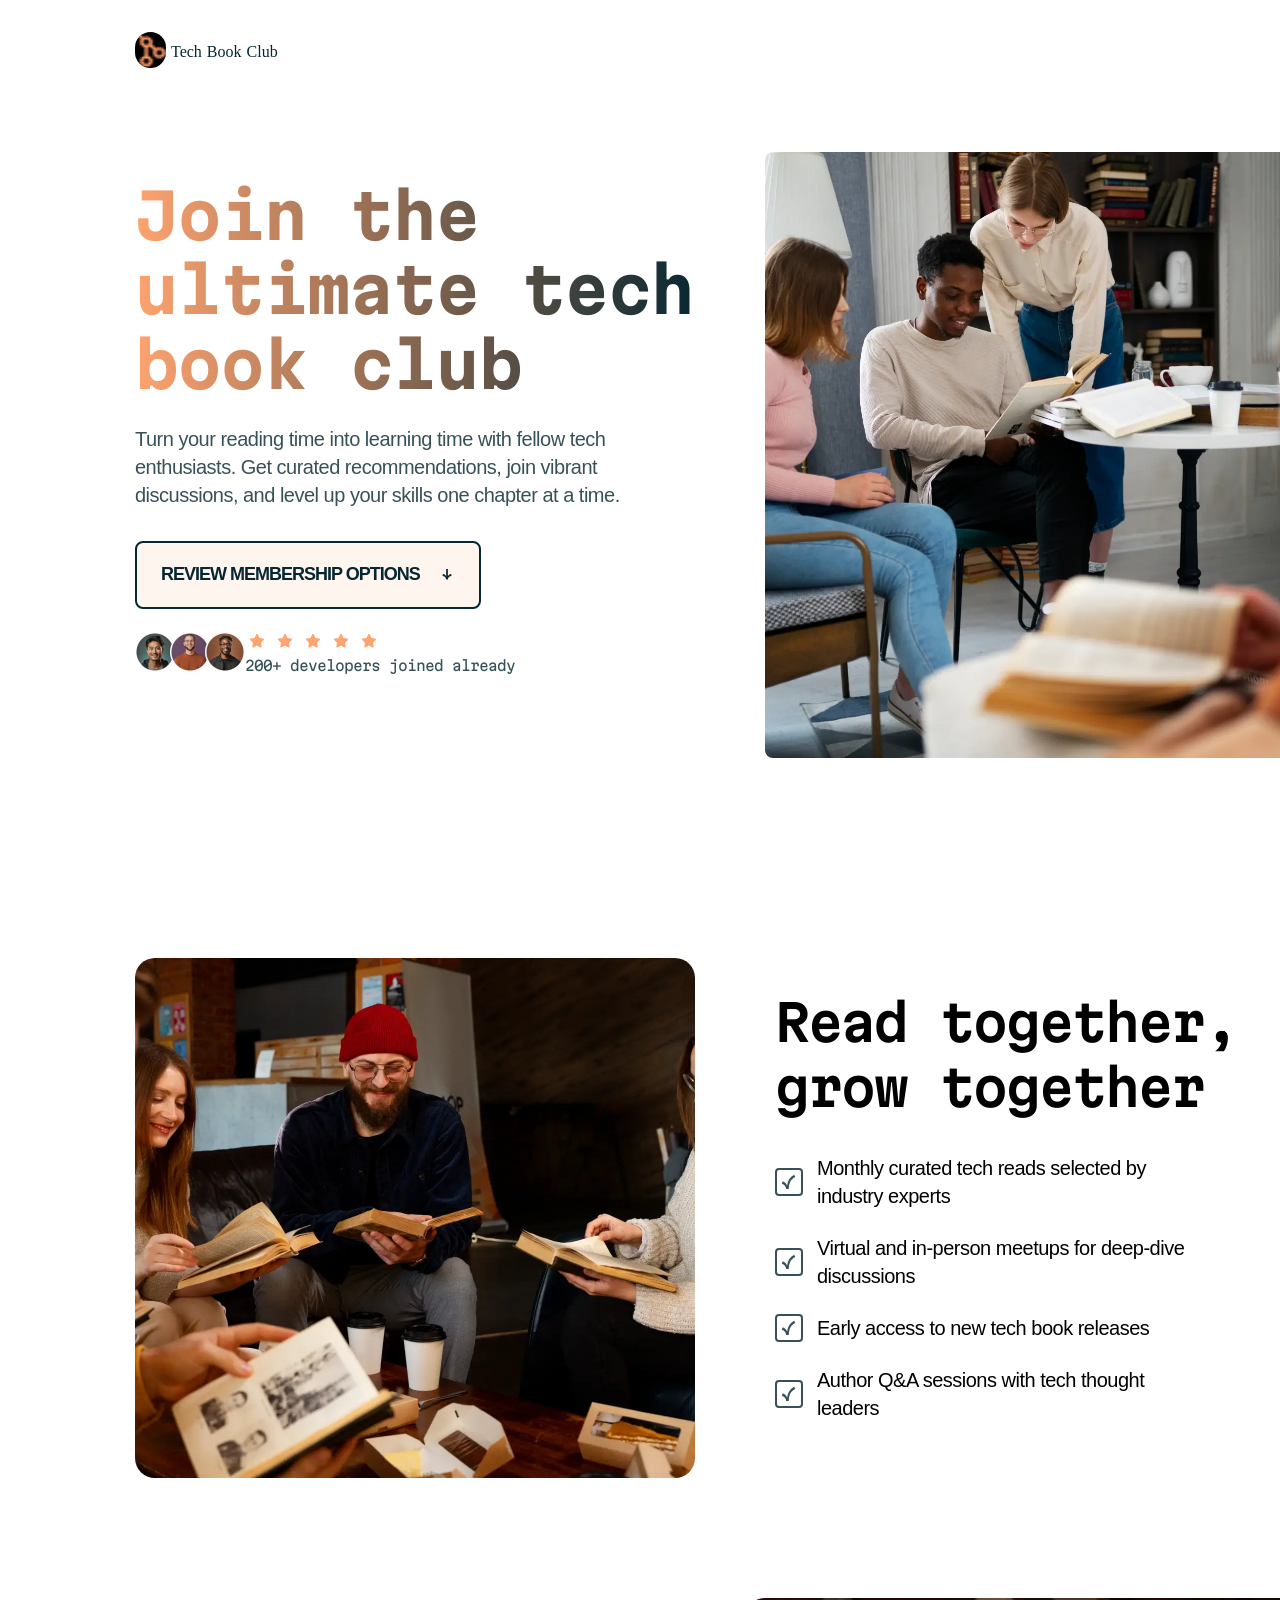
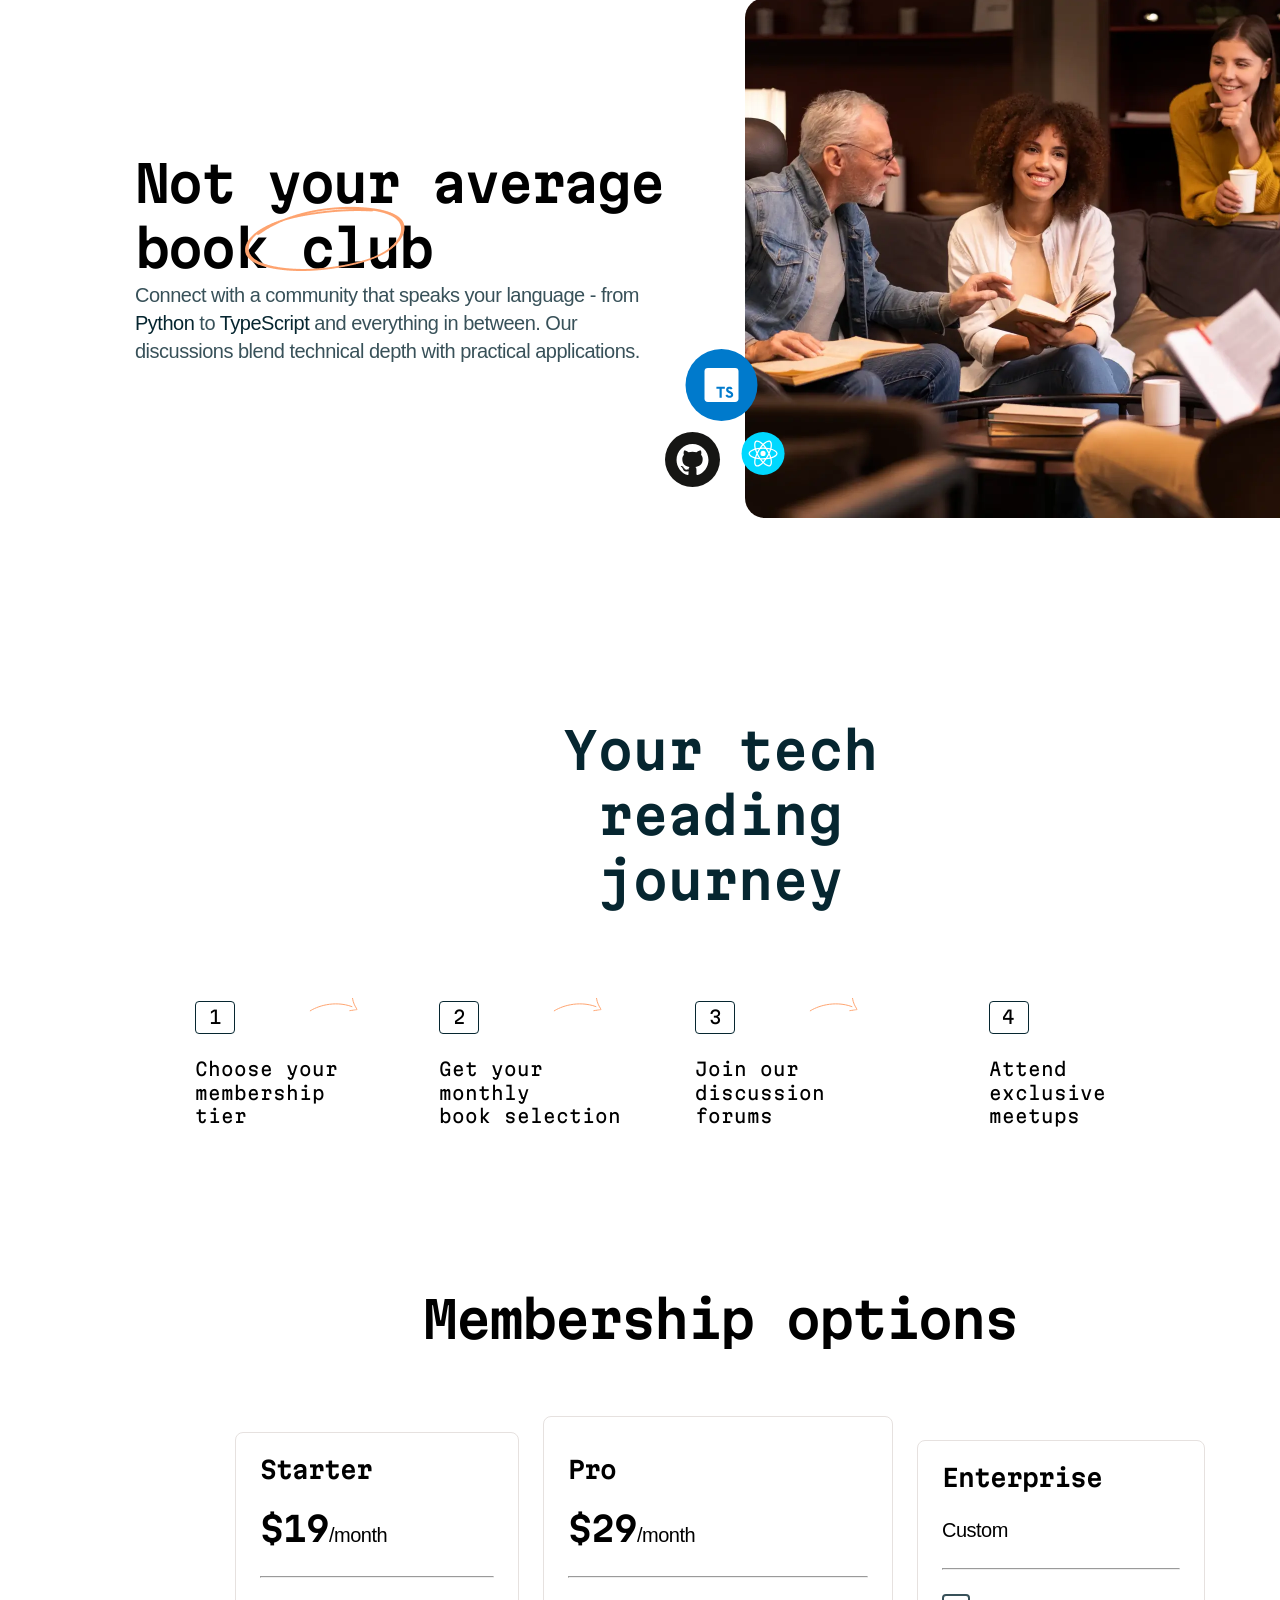
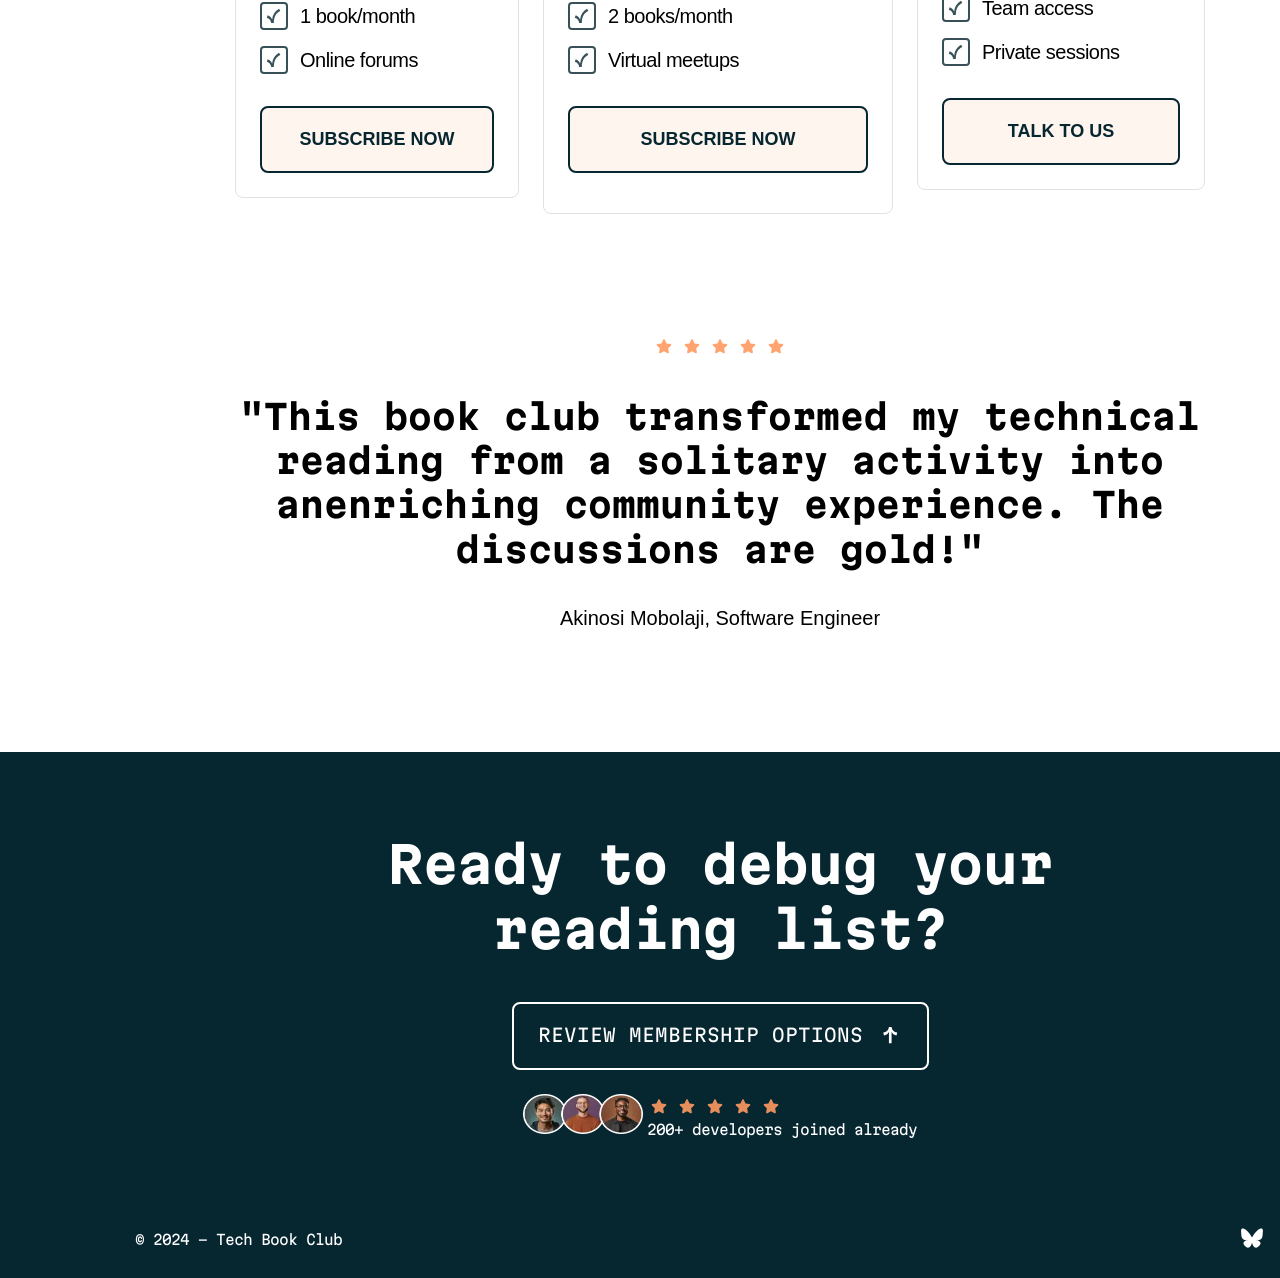
==== tech-book-club-landing-page/starter-code/index.html @ 411238bd "My first commit." ====
<!DOCTYPE html>
<html lang="en">
  <head>
    <meta charset="UTF-8" />
    <meta name="viewport" content="width=device-width, initial-scale=1.0" />

    <link
      rel="icon"
      type="image/png"
      sizes="32x32"
      href="./assets/images/favicon-32x32.png"
    />
    <title>Frontend Mentor | Tech book club</title>
    <link rel="stylesheet" href="../styles.css" />
  </head>
  <body>
    <div class="container">
      <div class="section1">
        <div class="nav">
          <div class="nav-elements">
            <div class="nav-img-container">
              <img src="./assets/images/Vector.png" alt="Vector.png" />
            </div>
            <ul>
              <li><a href="">Tech</a></li>
              <li><a href="">Book</a></li>
              <li><a href="">Club</a></li>
            </ul>
          </div>
        </div>

        <div class="section1-hero-container">
          <div class="content-container">
            <h2>Join the ultimate tech book club</h2>
            <p>
              Turn your reading time into learning time with fellow tech
              enthusiasts. Get curated recommendations, join vibrant
              discussions, and level up your skills one chapter at a time.
            </p>
            <button>
              Review membership options
              <img
                src="./assets/images/icon-arrow-down.svg"
                alt="arrow-down-image.svg"
              />
            </button>

            <div class="section1-hero-container-img1">
              <img
                src="./assets/images/image-avatars.webp"
                alt="image-avatars"
              />
              <div class="section1-image-text">
                <img src="./assets/images/icon-star.svg" alt="" />
                <img src="./assets/images/icon-star.svg" alt="" />
                <img src="./assets/images/icon-star.svg" alt="" />
                <img src="./assets/images/icon-star.svg" alt="" />
                <img src="./assets/images/icon-star.svg" alt="" />
                <div class="section1-small">
                  <small>200+ developers joined already</small>
                </div>
              </div>
            </div>
          </div>

          <div class="hero-image-1">
            <div class="section1-hero-container-img2"></div>
          </div>
        </div>
      </div>

      <div class="hero-section2">
        <div class="hero-section2-img">
          <div class="hero-section2-img1"></div>
        </div>
        <div class="hero-section2-text">
          <h2>Read together,<br> grow together</h2>
          <div class="checkbox-container">
            <div class="checkbox-container-div">
              <img src="./assets/images/icon-check.svg" alt="" />
              <p>Monthly curated tech reads selected by industry experts</p>
            </div>
            <div class="checkbox-container-div">
              <img src="./assets/images/icon-check.svg" alt="" />
              <p>Virtual and in-person meetups for deep-dive discussions</p>
            </div>
            <div class="checkbox-container-div">
              <img src="./assets/images/icon-check.svg" alt="" />
              <p>Early access to new tech book releases</p>
            </div>
            <div class="checkbox-container-div">
              <img src="./assets/images/icon-check.svg" alt="" />
              <p>Author Q&A sessions with tech thought leaders</p>
            </div>
          </div>
        </div>
      </div>

      <div class="hero-section3">
        <div class="hero-section3-text">
          <h2>Not your average<br> book club</h2>
          <img
            src="./assets/images/pattern-circle.png"
            alt="pattern circle.png"
          />
          <p>
            Connect with a community that speaks your language - from
            <span>Python</span> to<br> <span>TypeScript</span> and everything in
            between. Our discussions blend technical depth<br> with practical
            applications.
          </p>
        </div>
        <div class="hero-section3-svg">
          <img src="./assets/images/logos-tech.svg" alt="tech.svgs" />

        </div>
        <div class="hero-section3-img">
          <div class="hero-section3-img1">
          &nbsp;
          </div>
        </div>
      </div>

      <div class="hero-section4">
        <div class="hero-section4-heading">
          <h2>
            Your tech<br />
            reading journey
          </h2>
        </div>

        <div class="hero-section4-step-container">
          <div class="hero-section4-step">
            <p class="step-p">1</p>
            <img src="./assets/images/pattern-arrow.svg" alt="" />
            <p>
              Choose your<br />
              membership tier
            </p>
          </div>
          <div class="hero-section4-step">
            <p class="step-p">2</p>
            <img src="./assets/images/pattern-arrow.svg" alt="" />
            <p>
              Get your monthly<br />
              book selection
            </p>
          </div>
          <div class="hero-section4-step">
            <p class="step-p">3</p>
            <img src="./assets/images/pattern-arrow.svg" alt="" />
            <p>Join our discussion<br /> forums</p>
          </div>
          <div class="hero-section4-step">
            <p class="step-p">4</p>
            <p>
              Attend exclusive<br />
              meetups
            </p>
          </div>
        </div>
      </div>

      <div class="membership-options-container">
        <div class="membership-option-heading">
          <h2>Membership options</h2>
        </div>
        <div class="membership-option-cards">
          <div class="option-card1">
            <div class="option-details1">
              <h3>Starter</h3>
              <p><span>$19</span>/month</p>
              <hr />
              <div class="features-container">
                <img
                  src="./assets/images/icon-check.svg"
                  alt="icon-check.svg"
                />
                <p>1 book/month</p>
              </div>
              <div class="features-container">
                <img
                  src="./assets/images/icon-check.svg"
                  alt="icon-check.svg"
                />
                <p>Online forums</p>
              </div>
            </div>
            <div class="option-button1">
              <button>Subscribe now</button>
            </div>
          </div>
          <div class="option-card2">
            <div class="option-details2">
              <h3>Pro</h3>
              <p><span>$29</span>/month</p>
              <hr />
              <div class="features-container">
                <img
                  src="./assets/images/icon-check.svg"
                  alt="icon-check.svg"
                />
                <p>2 books/month</p>
              </div>
              <div class="features-container">
                <img
                  src="./assets/images/icon-check.svg"
                  alt="icon-check.svg"
                />
                <p>Virtual meetups</p>
              </div>
            </div>
            <div class="option-button2">
              <button>Subscribe now</button>
            </div>
          </div>
          <div class="option-card3">
            <div class="option-details3">
              <h3>Enterprise</h3>
              <p>Custom</p>
              <hr />
              <div class="features-container">
                <img
                  src="./assets/images/icon-check.svg"
                  alt="icon-check.svg"
                />
                <p>Team access</p>
              </div>
              <div class="features-container">
                <img
                  src="./assets/images/icon-check.svg"
                  alt="icon-check.svg"
                />
                <p>Private sessions</p>
              </div>
            </div>
            <div class="option-button3">
              <button>Talk to us</button>
            </div>
          </div>
        </div>
      </div>

      <div class="testimonials-container">
        <div class="rating-container-1">
          <img src="./assets/images/icon-star.svg" alt="star-image.png" />
          <img src="./assets/images/icon-star.svg" alt="star-image.png" />
          <img src="./assets/images/icon-star.svg" alt="star-image.png" />
          <img src="./assets/images/icon-star.svg" alt="star-image.png" />
          <img src="./assets/images/icon-star.svg" alt="star-image.png" />
        </div>

        <div class="testimonial-content">
          <div class="testimonial-text">
            <h3>
              "This book club transformed my<br> technical reading from a<br> solitary
              activity into an<br>enriching community<br> experience. The discussions<br>
              are gold!"
            </h3>
            <p>Akinosi Mobolaji, Software Engineer</p>
          </div>
        </div>
      </div>

      <div class="footer-container">
        <div class="main-content-container">
          <div class="main-heading-container">
            <h2>Ready to debug your reading list?</h2>
          </div>

          <div class="call-to-action-container">
            <div class="call-to-action-button">
              <button>
                Review membership options
                <img
                  src="./assets/images/icon-arrow-up.svg"
                  alt="arrow-up-picture.svg"
                />
              </button>
            </div>
            <div class="component-total-testimonial">
              <div class="testimonial-image">
                <img
                  src="./assets/images/image-avatars.webp"
                  alt="people-images"
                />
              </div>
              <div class="rating-container-2">
                <div class="stars-container">
                  <img src="./assets/images/icon-star.svg" alt="a-star-svg" />
                  <img src="./assets/images/icon-star.svg" alt="a-star-svg" />
                  <img src="./assets/images/icon-star.svg" alt="a-star-svg" />
                  <img src="./assets/images/icon-star.svg" alt="a-star-svg" />
                  <img src="./assets/images/icon-star.svg" alt="a-star-svg" />
                </div>
                <small>200+ developers joined already</small>
              </div>
            </div>
          </div>
        </div>
        <div class="footer-content-container">
          <div class="footer-text-container">
            <p>© 2024 - Tech Book Club</p>
          </div>
          <div class="social-media-container">
            <div class="social-media-icon-container">
              <img
                src="./assets/images/logo-bluesky.svg"
                alt="a-butterfly-svg"
              />
            </div>
            <div class="social-media-text">
              <img
                src="./assets/images/logo-linkedin.svg"
                alt="linkedin-logo-svg"
              />
            </div>
          </div>
        </div>
      </div>
    </div>
  </body>
</html>
---- tech-book-club-landing-page/styles.css ----
* {
  margin: 0;
  padding: 0;
  box-sizing: border-box;
}

:root {
  --neutral-900: #062630;
  --neutral-700: #385159;
  --neutral-200: #e6e1df;
  --neutral-100: #faf5f3;
  --neutral-0: #ffffff;
  --lightsalmon-500: #fea36f;
  --lightsalmon-100: #ffe2d1;
  --lightsalmon-50: #fff5ef;
}

@font-face {
  font-family: "Martian mono";
  src: url(/tech-book-club-landing-page/starter-code/assets/fonts/martian-mono/MartianMono-VariableFont_wdth\,wght.ttf);
  font-weight: 100 900;
  font-style: normal;
}

@font-face {
  font-family: "Inter";
  src: url(./starter-code/assets/images/favicon-32x32.webp);
  font-weight: 100 900;
  font-style: normal;
}

.container {
  width: 1440px;
}

.section1 {
  width: 100%;
  padding: 32px 135px 80px 135px;
}

.nav {
  width: 1184.06px;
  display: block;
  margin-bottom: 80px;
}

.nav-elements {
  display: flex;
  justify-content: flex-start;
  align-items: center;
}

.nav-img-container {
  margin-right: 5px;
}

.nav-img-container img {
  width: 31px;
  height: 36px;
  border-radius: 16px;
  background-color: black;
}

.nav .nav-elements ul {
  display: flex;
  list-style-type: none;
}

.nav-elements ul li {
  margin-right: 5px;
}

.nav-elements ul li:nth-of-type(3) {
  margin-right: 0;
}

.nav-elements ul li a {
  text-decoration: none;
  color: #062630;
}

.section1-hero-container {
  display: flex;
  justify-content: center;
  align-items: center;
}

.section1-hero-container .content-container {
  width: 570px;
  margin-right: 64px;
}

.content-container h2 {
  width: 100%;
  font-family: "Martian mono", monospace;
  font-size: 62px;
  line-height: 120%;
  letter-spacing: 0px;
  font-weight: 700;
  background: linear-gradient(
    to right,
    var(--lightsalmon-500) 0%,
    var(--neutral-900) 100%
  );
  -webkit-background-clip: text;
  background-clip: text;
  -webkit-text-fill-color: transparent;
  margin-bottom: 24px;
}

.content-container p {
  font-family: "Inter", sans-serif;
  width: 100%;
  color: var(--neutral-700);
  font-size: 20px;
  line-height: 140%;
  letter-spacing: -0.5px;
  margin-bottom: 32px;
}

.content-container button {
  display: flex;
  justify-content: center;
  align-items: center;
  padding: 20px 24px;
  border-radius: 8px;
  border: 2px solid var(--neutral-900);
  color: var(--neutral-900);
  font-size: 18px;
  line-height: 130%;
  letter-spacing: -1px;
  background-color: var(--lightsalmon-50);
  font-weight: 600;
  text-transform: uppercase;
  margin-bottom: 20px;
}

.content-container button:hover {
  background: linear-gradient(
    to right,
    var(--lightsalmon-100) 0%,
    var(--lightsalmon-50) 100%
  );
}

.content-container button:focus {
  outline: 2px solid var(--neutral-900);
  outline-offset: 4px;
}

.content-container button img {
  /* border: 1px solid var(--lightsalmon-500); */
  width: 15px;
  height: 17px;
  margin-left: 19.96px;
}
.section1-hero-container-img1 {
  display: flex;
  justify-content: flex-start;
  align-items: center;
}

.section1-hero-container-img1 img {
  width: 110px;
  height: 40px;
}

.content-container {
  text-align: left;
  margin-bottom: 57.5px;
}

.hero-image-1 .section1-hero-container-img2 {
  background: url(./starter-code/assets/images/image-hero-desktop.webp);
  background-position: center;
  background-size: cover;
  width: 540px;
  height: 606px;
  border-radius: 8px;
}

.section1-image-text img {
  width: 24px;
  height: 24px;
}

.section1-small small {
  font-family: "Martian mono", sans-serif;
  font-weight: 400;
  font-size: 14px;
  line-height: 120%;
  letter-spacing: -1px;
  color: var(--neutral-700);
}

.hero-section2 {
  display: flex;
  align-items: center;
  width: 1170px;
  margin: 120px auto 120px auto;
}
.hero-section2-img {
  display: flex;
  justify-content: center;
}

.hero-section2-img .hero-section2-img1 {
  background: url(./starter-code/assets/images/image-read-together-desktop.webp);
  background-size: cover;
  background-position: center;
  width: 560px;
  height: 520px;
  border-radius: 20px;
}

.hero-section2-text {
  margin-left: 80px;
}

.hero-section2-text h2 {
  font-family: "Martian mono", sans-serif;
  font-size: 50px;
  line-height: 130%;
  letter-spacing: -2px;
  font-weight: 600;
  margin-bottom: 34px;
}


.checkbox-container {
  width: 431px;
}

.checkbox-container-div {
  display: flex;
  align-items: center;
  font-family: "Inter", sans-serif;
  font-size: 20px;
  line-height: 140%;
  letter-spacing: -0.5px;
  font-weight: 400;
  margin-bottom: 24px;
}

.checkbox-container-div img {
  margin-right: 14px;
}

.hero-section3 {
  display: flex;
  align-items: center;
  position: relative;
  width: 1170px;
  margin: 120px auto 120px auto;
}

.hero-section3-text {
  position: relative;
  width: 530px;
}

.hero-section3-text h2 {
  font-family: "Martian mono", sans-serif;
  font-size: 50px;
  line-height: 130%;
  letter-spacing: -2px;
  font-weight: 600;
}
.hero-section3-text p {
  font-family: "Inter", sans-serif;
  font-size: 20px;
  line-height: 140%;
  letter-spacing: -0.5px;
  color: var(--neutral-700);
}

.hero-section3-text p br{
    display: none;
}

.hero-section3-text p span {
  color: var(--neutral-900);
}

.hero-section3-text img {
  position: absolute;
  /* width: 68.06px;
    height: 158.9px; */
  top: 55px;
  left: 110px;
}

.hero-section3-svg {
  position: absolute;
  width: 119.56px;
  height: 138px;
  left: 530px;
  top: 351px;
}

.hero-section3-img {
  /* width: 800px;
  height: 533px; */
  display: flex;
  justify-content: center;
  margin-left: 80px;
}

.hero-section3-img .hero-section3-img1 {
  background: url("./starter-code/assets/images/image-not-average-desktop.webp");
  background-position: center;
  background-size: cover;
  width: 560px;
  height: 520px;
  border-radius: 20px;
}

.hero-section4 {
  display: flex;
  flex-direction: column;
  width: 1170px;
  border-radius: 12px;
  align-items: center;
  margin: 120px auto 120px auto;
  padding: 80px 32px 80px 32px;
}

.hero-section4-heading {
  text-align: center;
  display: flex;
  /* height: 96px; */
  justify-content: center;
  align-items: center;
  margin-bottom: 64px;
}

.hero-section4-heading h2 {
  font-family: "Martian mono", sans-serif;
  display: flex;
  justify-content: center;
  font-size: 50px;
  text-align: center;
  line-height: 130%;
  font-weight: 600;
  color: var(--neutral-900);
  width: 512px;
}

.hero-section4-step-container {
  display: flex;
  width: 1050px;
  height: 110.02px;
  justify-content: center;
  font-family: "Inter", sans-serif;
}

.hero-section4-step {
  display: flex;
  flex-direction: column;
  position: relative;
  margin-right: 60px;
  /* width: 217.5px; */
}

.hero-section4-step .step-p {
  display: flex;
  justify-content: center;
  align-items: center;
  width: 40px;
  height: 40px;
  border: 1px solid var(--neutral-900);
  padding: 4px 0;
  border-radius: 4px;
}

.hero-section4-step img {
  width: 76.74px;
  height: 20.51px;
  position: absolute;
  top: 20px;
  left: 100px;
}

.hero-section4-step p {
  font-family: "Martian mono", sans-serif;
  font-size: 18px;
  line-height: 130%;
  letter-spacing: 0px;
  margin-top: 24px;
}

.membership-options-container {
  display: flex;
  flex-direction: column;
  width: 970px;
  margin: 120px auto 120px auto;
  align-items: center;
  justify-content: center;
  padding: 0;
}

.membership-option-heading {
  width: 100%;
}

.membership-option-heading h2 {
  font-family: "Martian mono", sans-serif;
  font-size: 50px;
  line-height: 130%;
  font-weight: 600;
  letter-spacing: -2px;
  margin-bottom: 64px;
  text-align: center;

}

.membership-option-cards {
  display: flex;
  justify-content: center;
  align-items: center;
  width: 100%;
}

.membership-option-cards .option-card1 {
  display: flex;
  flex-direction: column;
  align-items: center;
  padding: 24px 24px;
  width: 100%;
  border: 1px solid var(--neutral-200);
  border-radius: 8px;
  height: auto;
}

.option-card1 .option-details1 {
  width: 100%;
}

.option-card1 .option-details1 h3 {
  font-family: "Martian mono", sans-serif;
  font-size: 24px;
  line-height: 110%;
  letter-spacing: -1px;
  font-weight: 600;
  margin-bottom: 24px;
}

.option-card1 .option-details1 span {
  font-family: "Martian mono", sans-serif;
  font-size: 34px;
  line-height: 130%;
  letter-spacing: -1px;
  font-weight: 600;
}

.option-card1 .option-details1 hr {
  width: 100%;
  height: 1px;
  margin-bottom: 24px;
}

.option-card1 .option-details1 p {
  font-family: "Inter", sans-serif;
  font-weight: 400;
  font-size: 20px;
  line-height: 140%;
  letter-spacing: -0.5px;
  margin-bottom: 24px;
  /* display: inline-block; */
}

.option-details1 .features-container {
  display: flex;
  align-items: center;
  text-align: center;
  width: 100%;
}

.option-details1 .features-container p {
  margin: 0;
  margin-left: 12px;
}

.option-details1 .features-container:nth-of-type(1) {
  margin-bottom: 16px;
}

.option-details1 .features-container:nth-of-type(2) {
  margin-bottom: 32px;
}

.option-card1 .option-button1 {
  padding: 0;
  width: 100%;
}

.option-card1 .option-button1 button {
  display: inline;
  padding: 20px 24px;
  border-radius: 8px;
  border: 2px solid var(--neutral-900);
  color: var(--neutral-900);
  font-size: 18px;
  line-height: 130%;
  letter-spacing: 0px;
  background-color: var(--lightsalmon-50);
  font-weight: 600;
  text-transform: uppercase;
  margin-bottom: 0;
  width: 100%;
}

.option-card1 .option-button1 button:hover {
  background: linear-gradient(
    to right,
    var(--lightsalmon-100) 0%,
    var(--lightsalmon-50) 100%
  );
}

.option-card1 .option-button1 button:focus {
  outline: 2px solid var(--neutral-900);
  outline-offset: 4px;
}

.membership-option-cards .option-card2 {
  border: 1px solid var(--neutral-200);
  border-radius: 8px;
  min-width: 350px;
  padding: 40px 24px;
  display: flex;
  flex-direction: column;
  margin-left: 24px;
  margin-right: 24px;
}

.option-card2 .option-details2 {
  width: 100%;
}

.option-card2 .option-details2 span {
  font-family: "Martian mono", sans-serif;
  font-size: 34px;
  line-height: 130%;
  letter-spacing: -1px;
  font-weight: 600;
}

.option-details2 h3 {
  font-family: "Martian mono", sans-serif;
  font-size: 24px;
  line-height: 110%;
  letter-spacing: -1px;
  font-weight: 600;
  margin-bottom: 24px;
}

.option-details2 p {
  font-family: "Inter", sans-serif;
  font-size: 20px;
  line-height: 140%;
  letter-spacing: -0.5px;
  margin-bottom: 24px;
}

.option-details2 hr {
  margin-bottom: 24px;
}

.option-details2 .features-container {
  display: flex;
  align-items: center;
}

.option-details2 .features-container:nth-of-type(1) {
  margin-bottom: 16px;
}

.option-details2 .features-container:nth-of-type(2) {
  margin-bottom: 32px;
}

.option-details2 .features-container p {
  margin: 0;
  margin-left: 12px;
}
.option-card2 .option-button2 {
  /* margin-bottom: 40px; */
  display: flex;
  justify-content: center;
}

.option-card2 .option-button2 button {
  display: flex;
  justify-content: center;
  align-items: center;
  padding: 20px 24px;
  border-radius: 8px;
  border: 2px solid var(--neutral-900);
  color: var(--neutral-900);
  font-size: 18px;
  line-height: 130%;
  letter-spacing: 0px;
  background-color: var(--lightsalmon-50);
  font-weight: 600;
  text-transform: uppercase;
  width: 100%;
}

.option-card2 .option-button2 button:hover {
  background: linear-gradient(
    to right,
    var(--lightsalmon-100) 0%,
    var(--lightsalmon-50) 100%
  );
}

.option-card2 .option-button2 button:focus {
  outline: 2px solid var(--neutral-900);
  outline-offset: 4px;
}

.membership-option-cards .option-card3 {
  display: flex;
  flex-direction: column;
  align-items: center;
  padding: 24px 24px;
  width: 100%;
  border: 1px solid var(--neutral-200);
  border-radius: 8px;
  height: auto;
}

.option-card3 .option-details3 {
  width: 100%;
}

.option-card3 .option-details3 h3 {
  font-family: "Martian mono", sans-serif;
  font-size: 24px;
  line-height: 110%;
  letter-spacing: -1px;
  font-weight: 600;
  margin-bottom: 24px;
}

.option-card3 .option-details3 span {
  font-family: "Martian mono", sans-serif;
  font-size: 34px;
  line-height: 130%;
  letter-spacing: -1px;
  font-weight: 600;
}

.option-card3 .option-details3 hr {
  width: 238px;
  height: 1px;
  margin-bottom: 24px;
}

.option-card3 .option-details3 p {
  font-family: "Inter", sans-serif;
  font-weight: 400;
  font-size: 20px;
  line-height: 140%;
  letter-spacing: -0.5px;
  margin-bottom: 24px;
}

.option-details3 .features-container {
  display: flex;
  align-items: center;
  text-align: center;
  width: 100%;
}

.option-details3 .features-container p {
  margin: 0;
  margin-left: 12px;
}

.option-details3 .features-container:nth-of-type(1) {
  margin-bottom: 16px;
}

.option-details3 .features-container:nth-of-type(2) {
  margin-bottom: 32px;
}

.option-card3 .option-button3 {
  width: 100%;
  padding: 0;
}

.option-card3 .option-button3 button {
  display: flex;
  justify-content: center;
  align-items: center;
  padding: 20px 24px;
  border-radius: 8px;
  border: 2px solid var(--neutral-900);
  color: var(--neutral-900);
  font-size: 18px;
  line-height: 130%;
  letter-spacing: 0px;
  background-color: var(--lightsalmon-50);
  font-weight: 600;
  text-transform: uppercase;
  margin-bottom: 0;
  width: 100%;
}

.option-card3 .option-button3 button:hover {
  background: linear-gradient(
    to right,
    var(--lightsalmon-100) 0%,
    var(--lightsalmon-50) 100%
  );
}

.option-card3 .option-button3 button:focus {
  outline: 2px solid var(--neutral-900);
  outline-offset: 4px;
}

.testimonials-container {
  width: 970px;
  display: flex;
  flex-direction: column;
  margin: 120px auto 120px auto;
  align-items: center;
  justify-content: center;
}

.testimonials-container .rating-container-1 {
  margin-bottom: 32px;
}

.rating-container1 img {
  height: 28px;
  width: 28px;
  margin-right: 6px;
}

.rating-container img:last-of-type {
  margin-right: 0;
}

.testimonial-content .testimonial-text {
  text-align: center;
  display: flex;
  flex-direction: column;
  justify-content: center;
  align-items: center;
}
.testimonial-text h3 {
  font-family: "Martian mono", sans-serif;
  font-size: 34px;
  line-height: 130%;
  letter-spacing: 0px;
  margin-bottom: 32px;
}

.testimonial-text h3 br {
    display: none;
}

.testimonial-text p {
  font-family: "Inter", sans-serif;
  font-size: 20px;
  line-height: 140%;
  letter-spacing: -0.5%;
}

.footer-container {
  padding-left: 135px;
  padding-top: 80px;
  padding-right: 135px;
  padding-bottom: 0;
  display: flex;
  flex-direction: column;
  width: 100%;
  background-color: var(--neutral-900);
  align-items: center;
}

.main-content-container {
  display: flex;
  flex-direction: column;
  align-items: center;
  width: 753px;
  margin-bottom: 64px;
}

.main-heading-container h2 {
  font-family: "Martian mono", sans-serif;
  font-size: 50px;
  line-height: 130%;
  letter-spacing: 0px;
  width: 685px;
  margin-bottom: 40px;
  text-align: center;
  color: var(--neutral-0);
}

.call-to-action-container {
  display: flex;
  flex-direction: column;
  align-items: center;
}

.call-to-action-button button {
  font-family: "Martian mono", sans-serif;
  font-size: 18px;
  line-height: 130%;
  letter-spacing: 0px;
  background-color: transparent;
  color: var(--neutral-0);
  border: 2px solid var(--neutral-0);
  border-radius: 8px;
  padding: 20px 24px;
  margin-bottom: 24px;
  display: flex;
  text-transform: uppercase;
}

.call-to-action-button button:hover {
  background: linear-gradient(
    to right,
    var(--neutral-700) 0%,
    var(--neutral-900) 100%
  );
}

.call-to-action-button img {
  width: 24px;
  height: 24px;
  margin-left: 16px;
}

.component-total-testimonial {
  display: flex;
}

.testimonial-image img {
  width: 120px;
  height: 40px;
  margin-right: 4.5px;
}

.component-total-testimonial .rating-container-2 {
  display: flex;
  flex-direction: column;
}
.rating-container-2 .stars-container {
  width: 140px;
  height: 28px;
}

.rating-container-2 small {
  font-family: "Martian mono", sans-serif;
  font-size: 14px;
  line-height: 120%;
  letter-spacing: -1px;
  font-weight: 400;
  color: var(--neutral-0);
}

.footer-content-container {
  display: flex;
  justify-content: space-between;
  width: 1170px;
  padding-top: 24px;
  padding-bottom: 24px;
  align-items: center;
}

.footer-text-container p {
  font-family: "Martian mono", sans-serif;
  font-size: 14px;
  line-height: 120%;
  letter-spacing: -1px;
  font-weight: 400;
  color: var(--neutral-0);
}
.footer-content-container .social-media-container {
  display: flex;
}

.social-media-container .social-media-icon-container {
  margin-right: 24px;
}

@media (max-width: 768px) {
  /* body {
    display: flex;
    justify-content: center;
  } */
  .container {
    width: 768px;

  }

  .section1 {
    width: 100%;
    display: flex;
    flex-direction: column;
    padding: 32px 32px 80px 32px;
    /* text-align: left; */
  }

  .section1 .nav {
    display: block;
    width: 100%;
  }

  .section1-hero-container {
    display: flex;
    flex-direction: column;
    align-items: flex-start;
  }

  .section1-hero-container .content-container {
    margin-bottom: 64px;
  }

  .hero-image-1 .section1-hero-container-img2 {
    background: url(./starter-code/assets/images/image-hero-tablet.webp);
    background-position: center;
    background-size: cover;
    width: 704px;
    height: 790.04px;
  }

  .section1-hero-container {
    display: flex;
  }

  .content-container h2 {
    letter-spacing: 0px;
  }

  .hero-section2 {
    margin-top: 80px;
    display: flex;
    flex-direction: column;
    align-items: flex-start;
    width: 768px;
    padding: 0 32px;
    margin-bottom: 0;
    margin-left: 0;
    margin-right: 0;
    /* height: auto;     */
    /* text-align: start; */
  }

  .hero-section2-img {
    order: 2;
    justify-content: flex-start;
    border-radius: 25.14px 25.14px;
    width: 704px;
    height: 653.71px;
  }



  .hero-section2-text {
    order: 1;
    margin-bottom: 40px;
    margin-left: 0;
  }

  .hero-section2-img .hero-section2-img1 {
    background: url(./starter-code/assets/images/image-read-together-tablet.webp);
    background-position: center;
    background-size: cover;
    width: 704px;
    height: 653.71px;
    
  }

  .checkbox-container .checkbox-container-div {
    margin-bottom: 24px;
  }

  .hero-section3 {
    display: flex;
    flex-direction: column;
    padding: 0 32px;
    position: relative;
    margin-top: 80px;
    align-items: flex-start;
    margin-left: 0;
    margin-bottom: 0;
    margin-right: 0;
    width: 100%;
  }

  .hero-section3-text {
    position: relative;
    width: 100%;
  }

  .hero-section3-text p br{
    display: block;
  }

  .hero-section3-text h2 {
    font-family: "Martian mono", sans-serif;
    font-size: 50px;
    line-height: 130%;
    letter-spacing: -1px;
    font-weight: 600;
    margin-bottom: 24px;
  }

  .hero-section3-text p {
    margin-bottom: 40px;
  }

  .hero-section3-svg img {
    position: absolute;
    top: 400px;
    left: 30px;
  }

  .hero-section3-img {
    display: flex;
    justify-content: center;
    margin-left: 0px;
    width: 704px;
    height: 653.71px;
    display: block;
  }
  .hero-section3-img .hero-section3-img1 {
    background: url(./starter-code/assets/images/image-not-average-tablet.webp);
    background-size: cover;
    background-position: center;
    width: 704px;
    height: 653.71px;
  }

  .hero-section4 {
    width: 704px;
    height: 806px;
    display: flex;
    flex-direction: column;
    align-items: flex-start;
    margin-bottom: 0;
    margin-left: 0;
    margin-right: 0;
    margin-top: 80px;
  }

  .hero-section4-heading {
    width: 100%;
    display: inline;
    text-align: start;
  }

  .hero-section4-heading h2 {
    text-align: start;
  }

  .hero-section4-heading h2 br {
    display: none;
  }

  .hero-section4-step-container {
    display: flex;
    flex-direction: column;
    align-items: flex-start;
    width: 100%;
    height: 100%;
  }

  .hero-section4-step {
    width: 100%;
    margin-bottom: 24px;
    margin-right: 0;
  }

  .hero-section4-step:nth-of-type(4){
    margin-bottom: 0;
  }

  .hero-section4-step .step-p{
    margin-top: 0;
  }

  .hero-section4-step p {
    width: 100%;
    margin-top: 24px;
  }

  .hero-section4-step p br {
    display: none;
  }
  .hero-section4-step img {
    display: none;
  }

  .membership-options-container {
    padding: 0 32px;
    width: 100%;
    margin-top: 80px;
    margin-bottom: 0;
    margin-left: 0;
    margin-right: 0;
  }

  .membership-option-heading h2 {
    width: 100%;

    text-align: start;
    margin-bottom: 40px;
    
  }

  .membership-option-cards {
    display: flex;
    flex-wrap: wrap;
    justify-content: flex-start;
    align-items: flex-start;
  }

  .membership-option-cards .option-card1 {
    width: 340px;
    padding: 24px 24px;
    margin-bottom: 24px;
    margin-right: 24px;
  }

  .membership-option-cards .option-card2 {
    width: 340px;
    padding: 24px 24px;
    margin-bottom: 24px;
    margin-right: 0;
    margin-left: 0;
    min-width: 0;

  }

  .membership-option-cards .option-card3 {
    width: 340px;
    padding: 24px 24px;

  }

  .testimonials-container {
    width: 768px;
    align-items: flex-start;
    padding: 0 32px;
    margin-top: 80px;
    margin-bottom: 0;
    margin-right: 0;
    margin-left: 0;
  }


  .testimonial-content{
    width: 768px;
  }

  .testimonial-content .testimonial-text {
    text-align: start;
    display: flex;
    flex-direction: column;
    justify-content: center;
    align-items: flex-start;
  }

  .testimonial-text h3 {
    font-family: "Martian mono", sans-serif;
    font-size: 34px;
    line-height: 130%;
    letter-spacing: 2px;
    margin-bottom: 32px;
  }

  .testimonial-text h3 br {
    display: block;
  }
  
  /* .testimonial-text p {
    font-family: "Inter", sans-serif;
    font-size: 20px;
    line-height: 140%;
    letter-spacing: -0.5%;
  } */

  .footer-content-container {
    background-color: var(--neutral-900);
  }
  .footer-container {
    padding: 64px 32px 0 32px;
    width: 100%;
  }

  .footer-content-container{
    padding: 24px 32px;
    width: 100%;
  }
}

@media (max-width: 375px) {
    .container {
        width: 375px;
    }

    .section1 {
        width: 100%;
        padding: 24px 16px 80px 16px;
    }

    .section1-hero-container .content-container{
        width: 100%;
    }

    
    .hero-image-1 .section1-hero-container-img2{
        background: url("./starter-code/assets/images/image-hero-mobile.webp");
        background-position: center;
        background-size: cover;
        width: 343px;
        height: 384.92px;
    }

    .hero-section2 {
        width: 100%;
        padding: 0 16px;
    }

    .hero-section2-img {
        height: 318.5px;
    }

    .hero-section2-img .hero-section2-img1{
        background: url(./starter-code/assets/images/image-read-together-mobile.webp);
        background-position: center;
        background-size: cover;
        width: 343px;
        height: 319px;
    }

    .hero-section2 .hero-section2-text {
        width: 100%;
    }

    .hero-section2-text h2 {
        width: 100%;
    }

    .hero-section2-text .checkbox-container {
        width: 100%;
    }

    .hero-section3 {
        width: 100%;
        padding: 0 16px;
    }

    .hero-section3 .hero-section3-text {
        position: relative;
        width: 100%;
    }

    .hero-section3-text h2 {
        width: 100%;
    }

    .hero-section3-text h2 br {
        display: none;
    }

    .hero-section3-text img {
        position: absolute;
        top: 120px;
        left: -9px;
    }

    .hero-section3-text img p {
        width: 100%;
    }

    .hero-section3-svg img {
        display: none;
    }

    .hero-section3 .hero-section3-img {
        height: 318px;
    }

    .hero-section3 .hero-section3-img1 {
        background: url(./starter-code/assets/images/image-not-average-mobile.webp);
        background-size: cover;
        background-position: center;
        width: 343px;
        height: 318.5px;
    }

    .hero-section4 {
        width: 100%;
        padding: 64px 16px;
    }

    .hero-section4-heading h2 {
        width: 100%;
    }

    .hero-section4-heading h2 br {
        display: block;
    }

    .hero-section4-step-container {
        justify-content: flex-start;
    }

    .hero-section4-step {
        margin-right: 0;
    }

    .hero-section4-step:last-of-type(4){
        margin-bottom: 0;
    }

    .hero-section4-step p {
        margin-top: 24px;
    }

    .membership-options-container {
        padding: 0 16px;
    }

    .membership-option-heading {

    }

    .membership-option-cards {
        width: 100%;
    }

    .membership-option-cards .option-card1 {
        margin-right: 0;
    }

    .testimonials-container {
        width: 100%;
        padding: 0 16px;
    }

    .testimonial-content {
        width: 100%;
    }

    .testimonial-text h3 br {
        display: none;
    }

    .footer-container {
        padding: 48px 16px 0 16px;
    }

    .main-content-container {
        width: 100%;
    }

    .main-heading-container h2 {
        width: 100%;
    }

    .footer-container {
        width: 100%;
        padding: 24px 32px;
    }

    .footer-content-container {
        display: flex;
        flex-direction: column;
    }

    .footer-text-container {
        margin-bottom: 16px;
    }

    .footer-text-container p{
        letter-spacing: 0;
    }
}
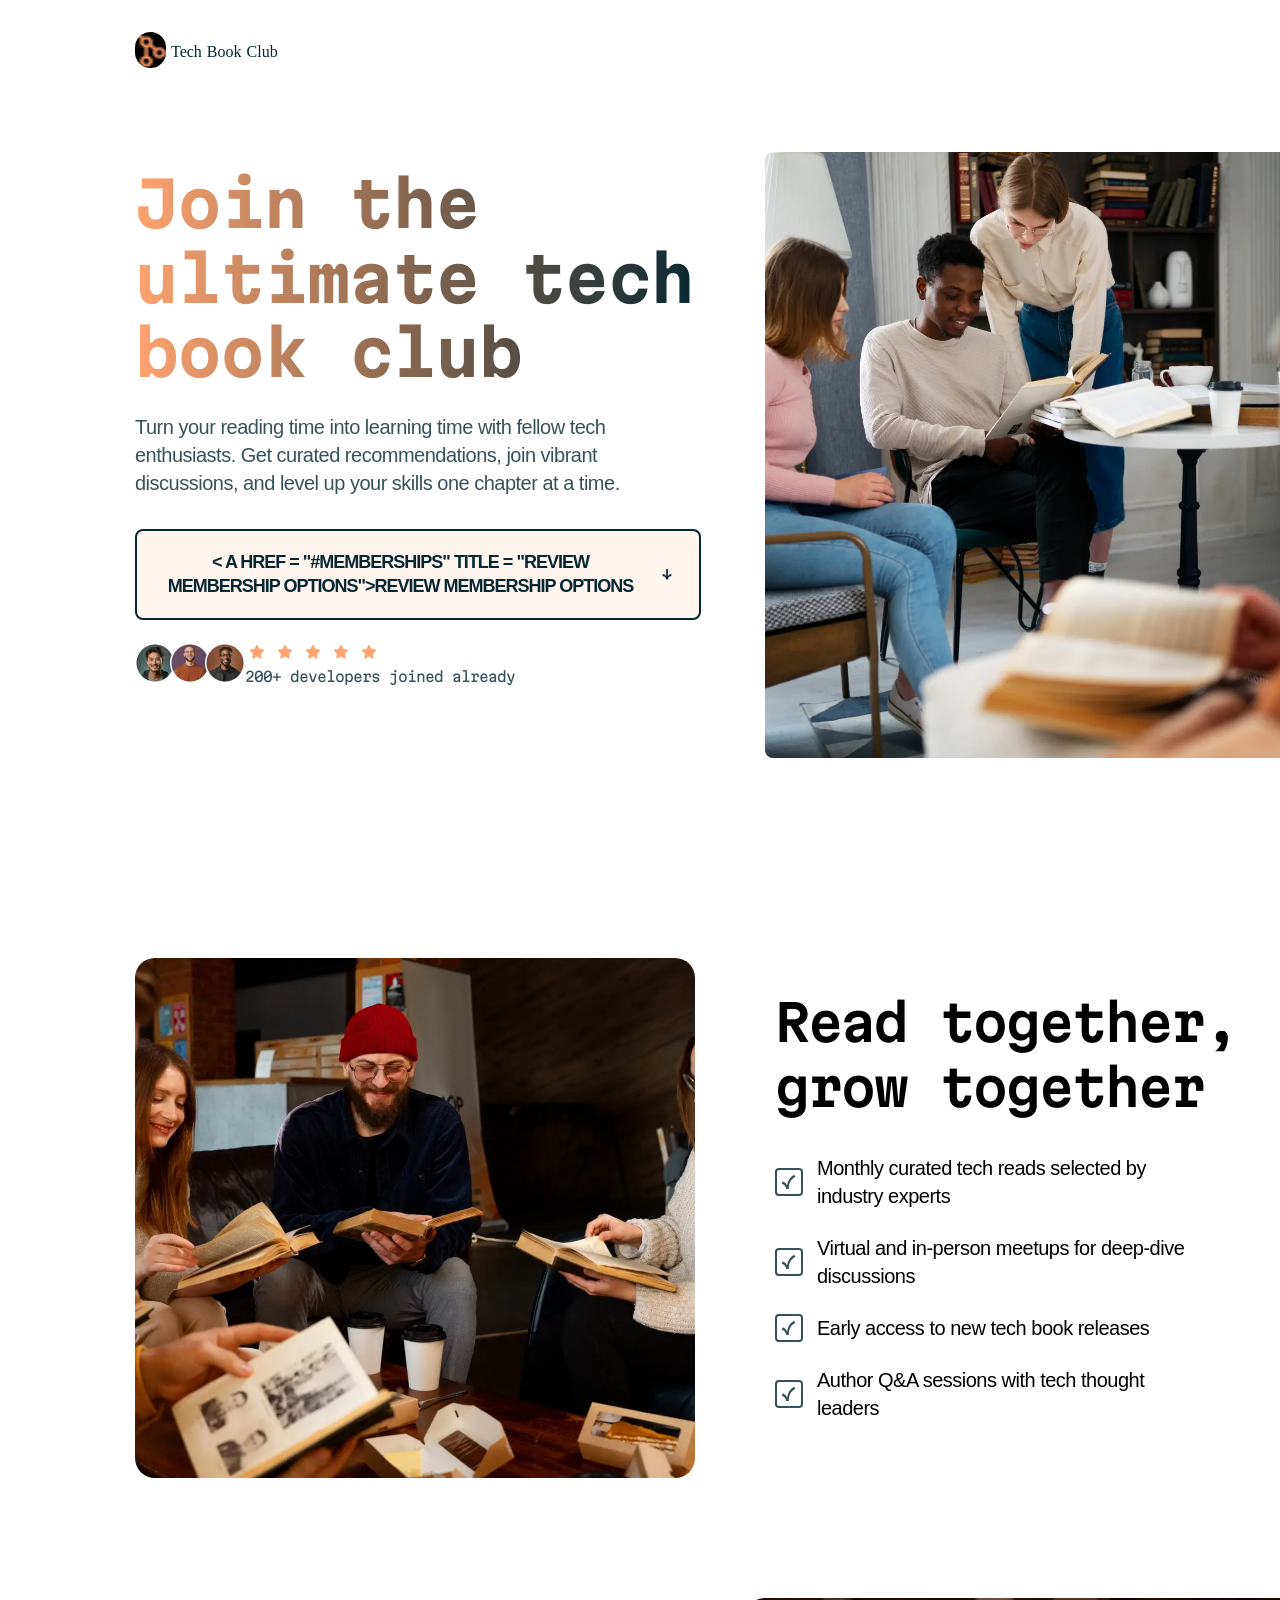
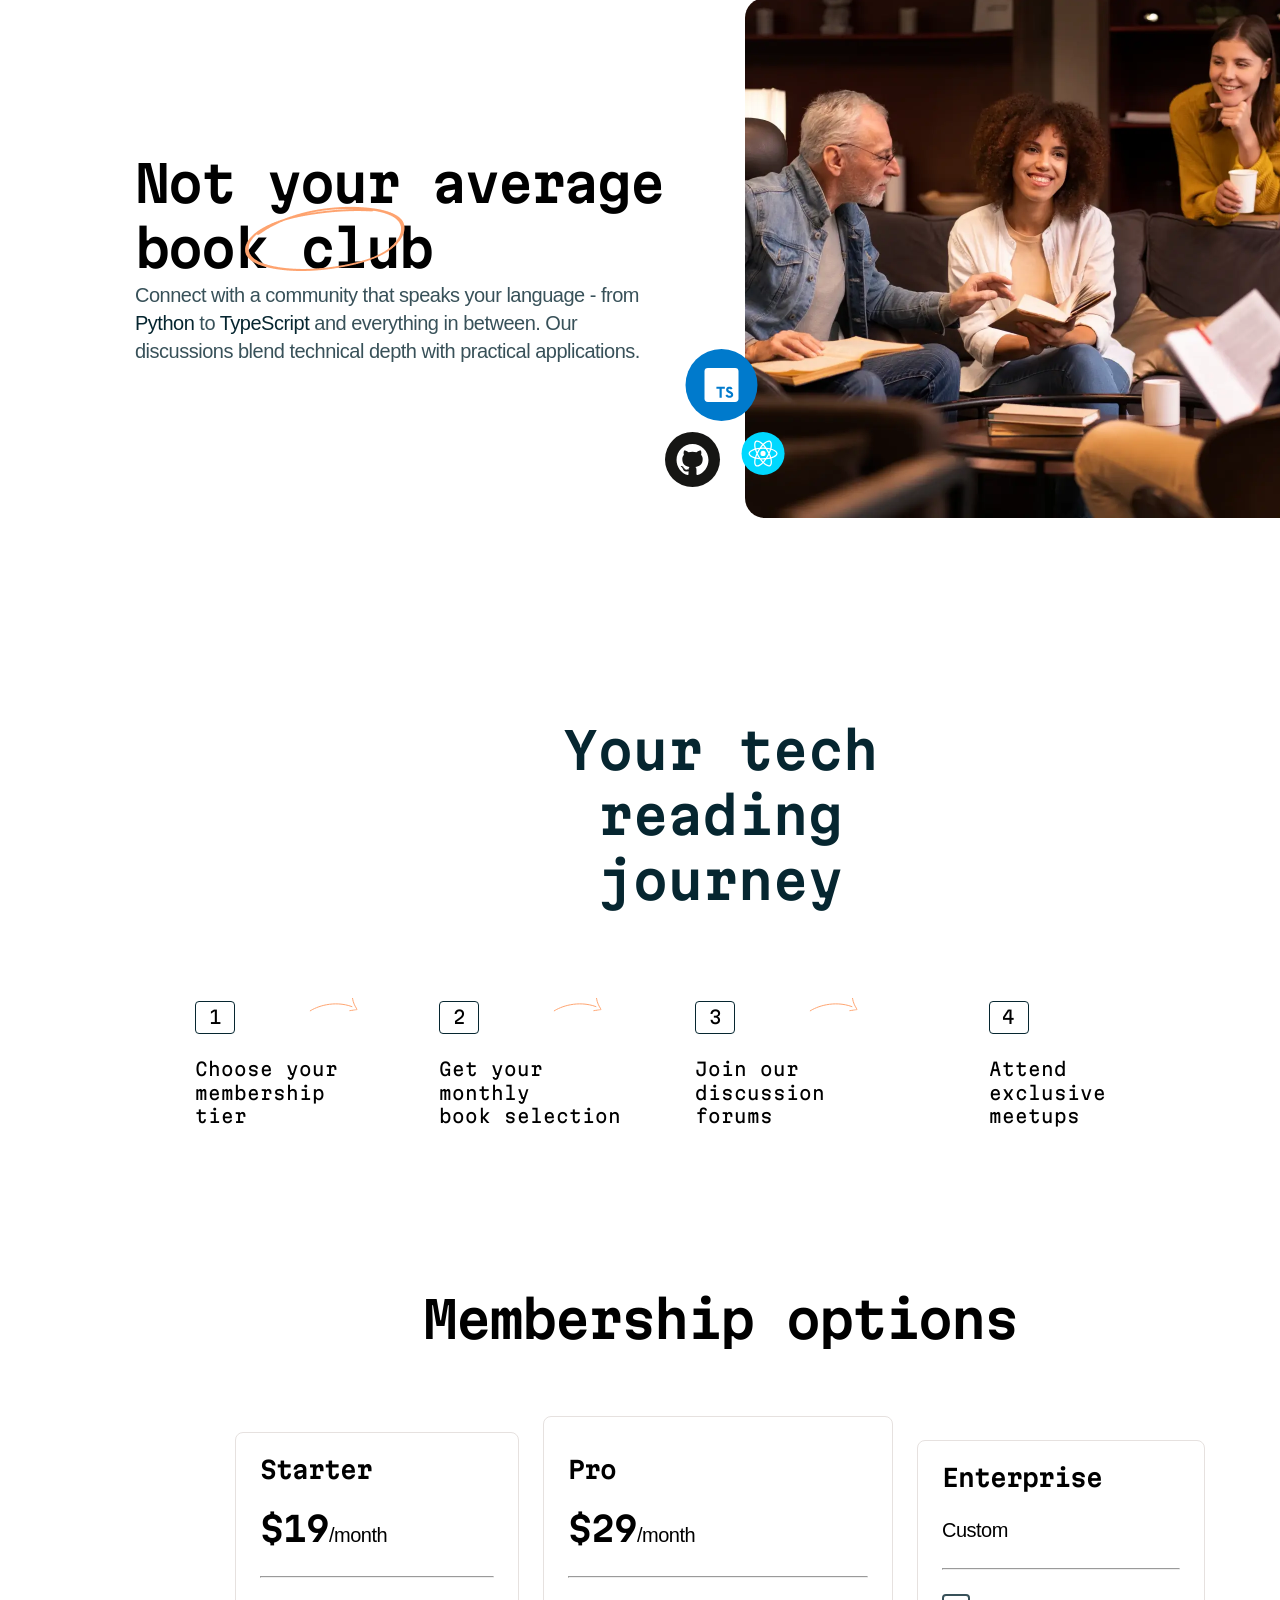
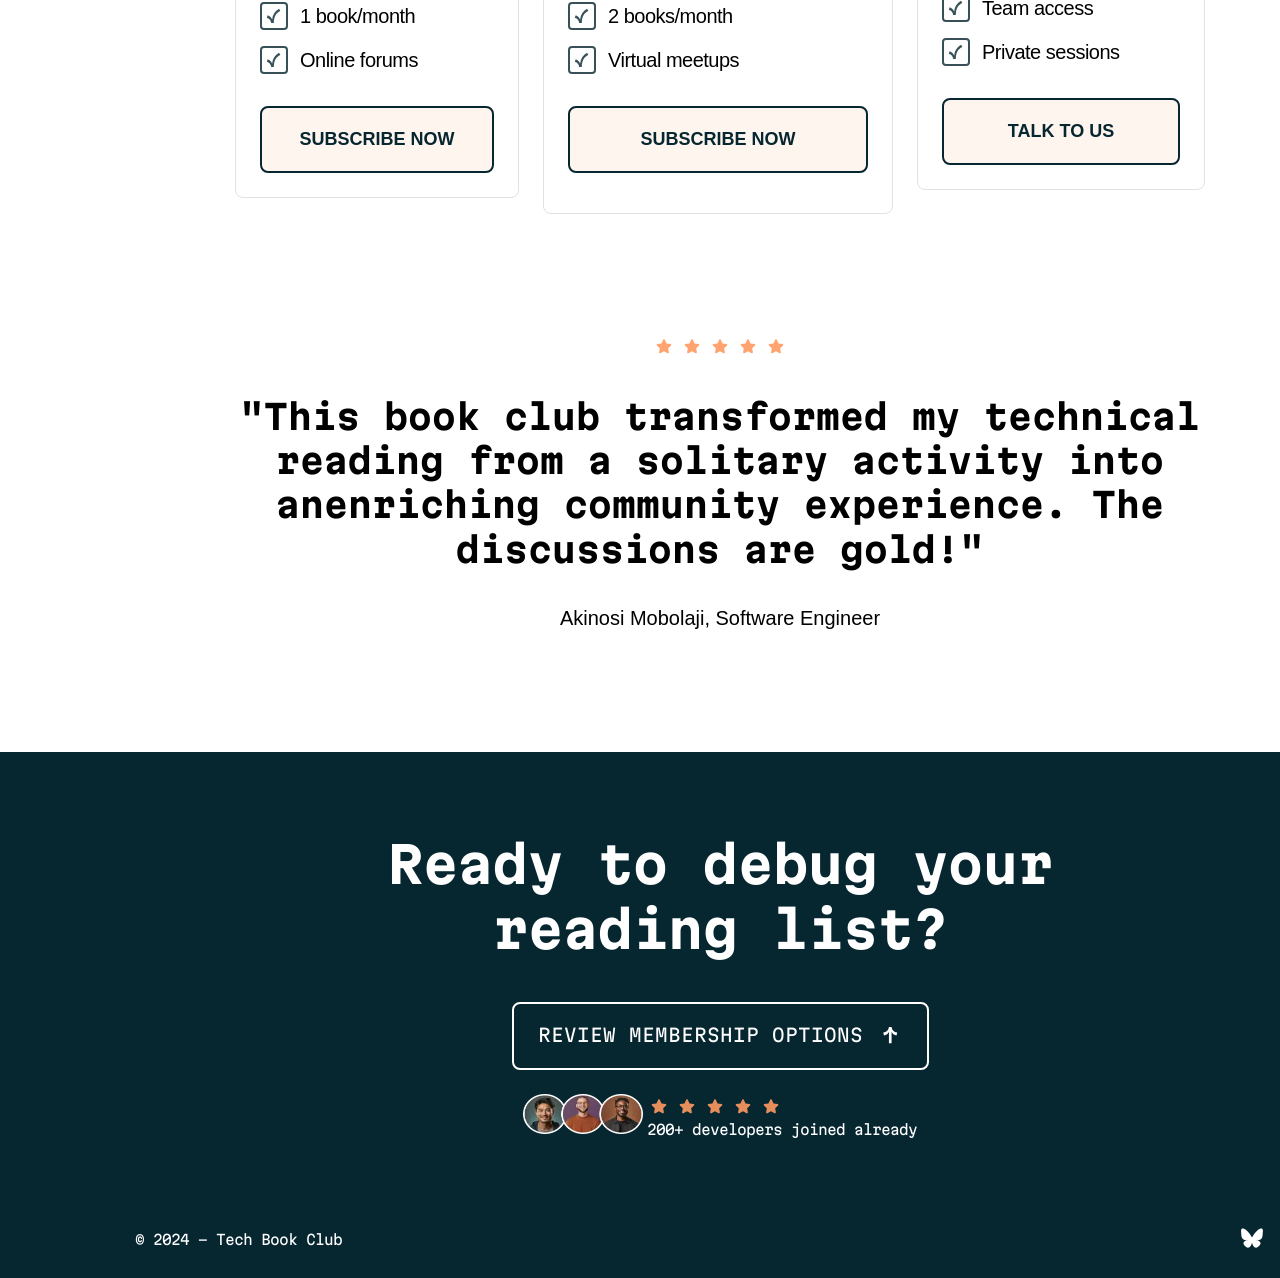
==== commit d35f7ec4: "added link to membership section" ====
--- a/tech-book-club-landing-page/starter-code/index.html
+++ b/tech-book-club-landing-page/starter-code/index.html
@@ -38,11 +38,12 @@
               discussions, and level up your skills one chapter at a time.
             </p>
             <button>
-              Review membership options
-              <img
-                src="./assets/images/icon-arrow-down.svg"
-                alt="arrow-down-image.svg"
-              />
+              < a href = "#memberships" title = "Review membership options">Review membership options
+                <img
+                  src="./assets/images/icon-arrow-down.svg"
+                  alt="arrow-down-image.svg"
+                />
+              </a>
             </button>
 
             <div class="section1-hero-container-img1">
@@ -129,7 +130,7 @@
           </h2>
         </div>
 
-        <div class="hero-section4-step-container">
+        <div class="hero-section4-step-container" id="memberships">
           <div class="hero-section4-step">
             <p class="step-p">1</p>
             <img src="./assets/images/pattern-arrow.svg" alt="" />
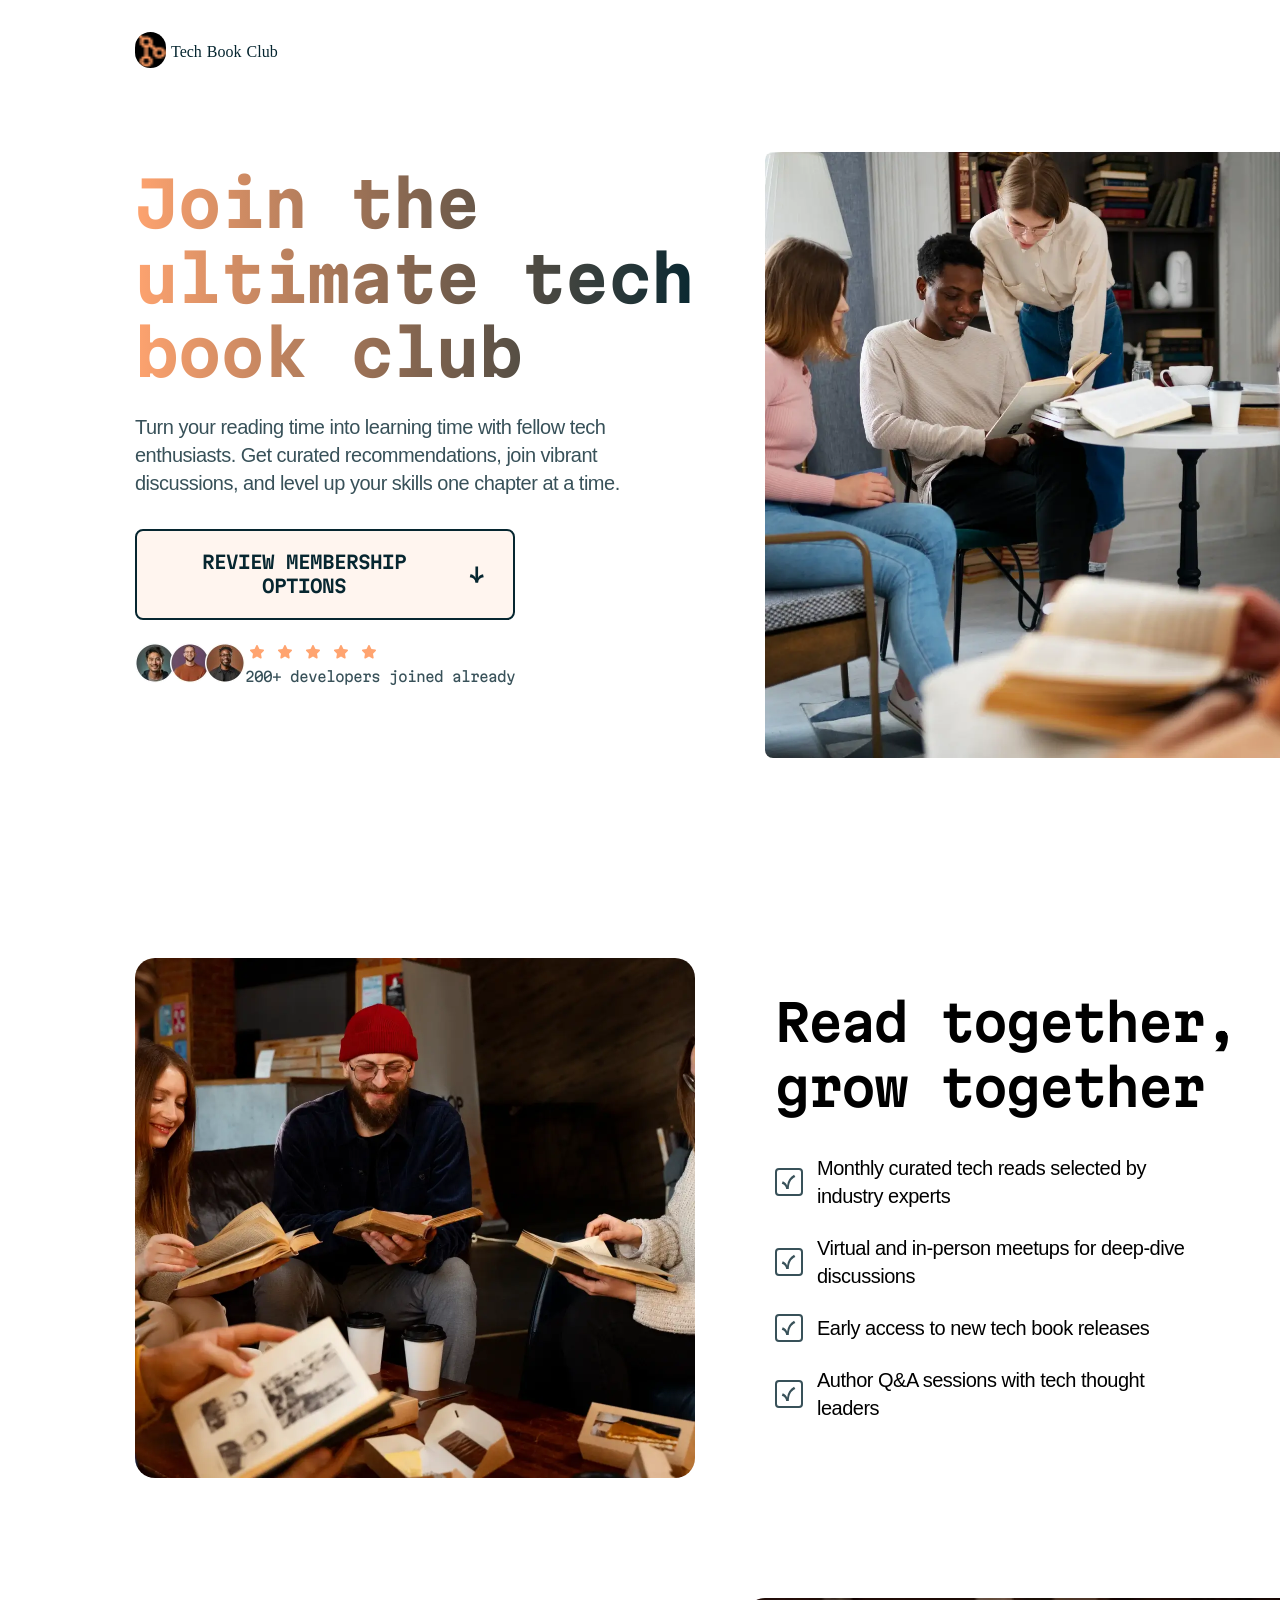
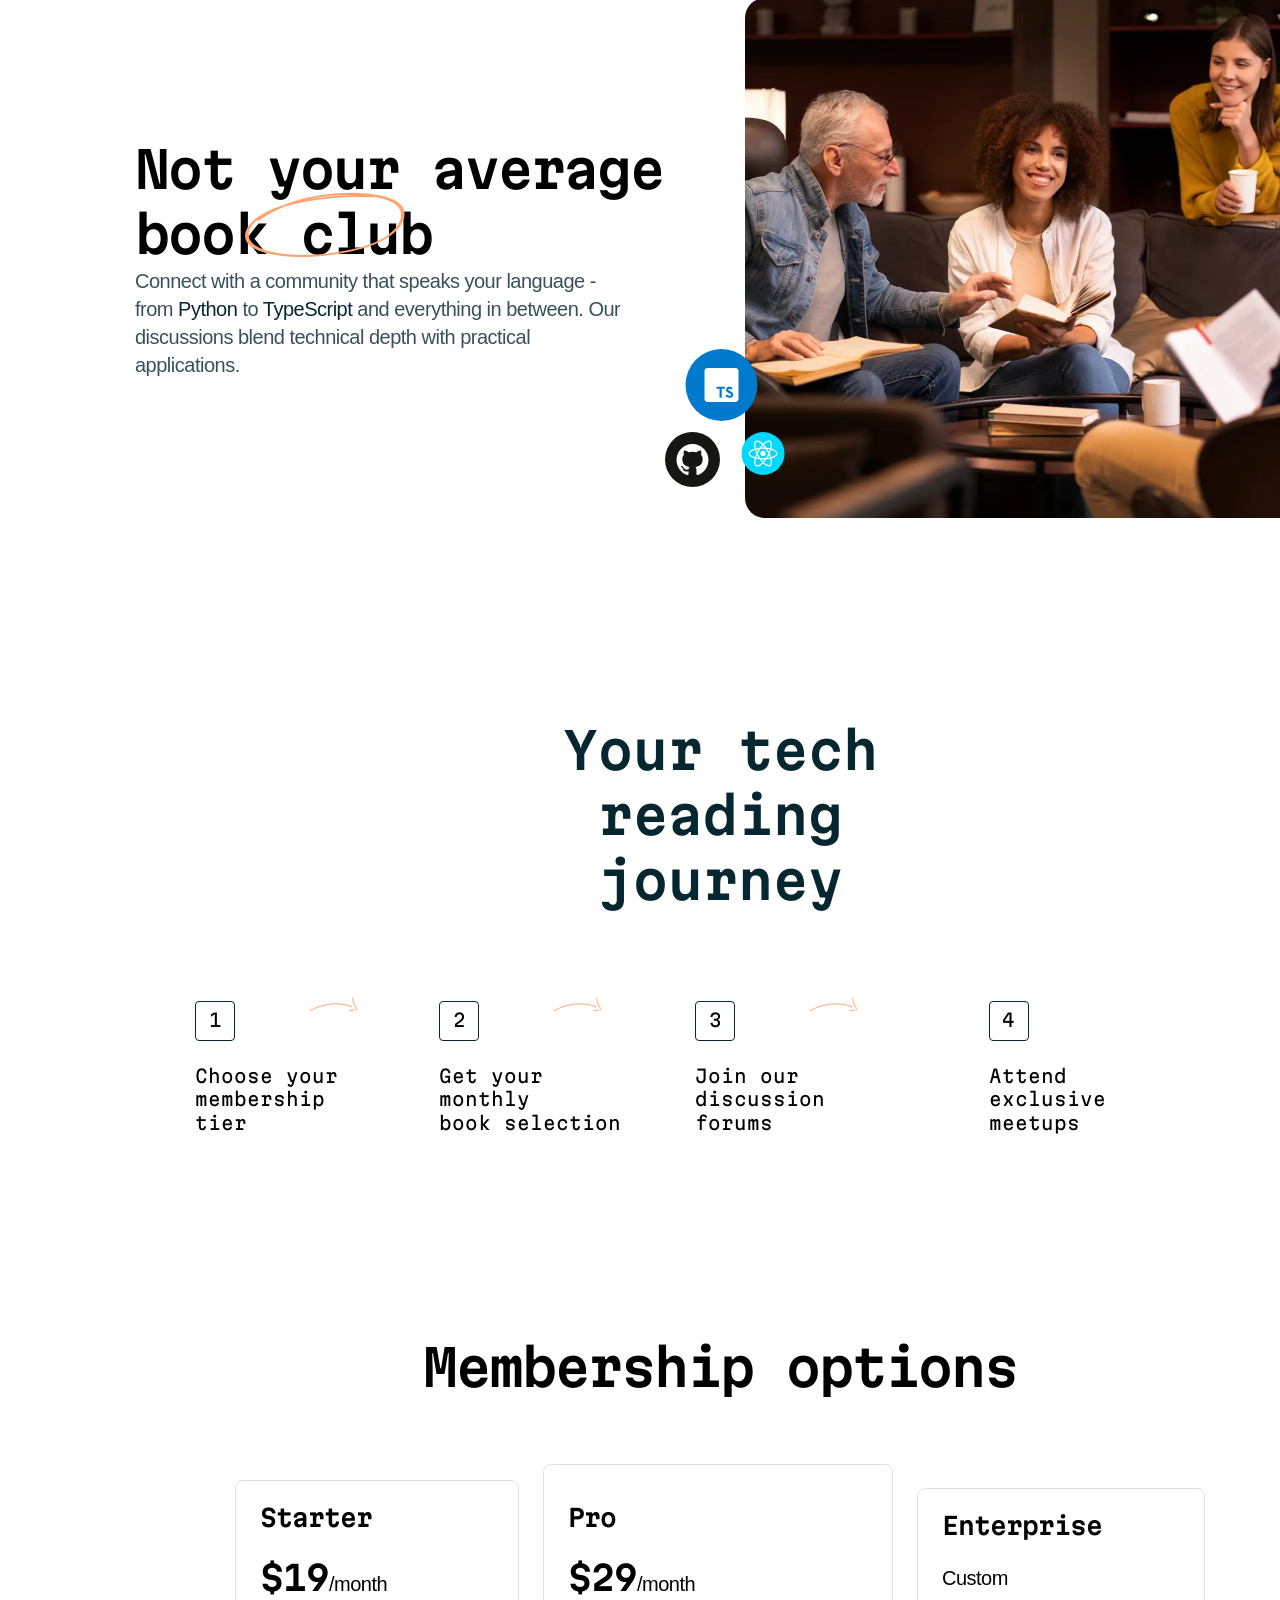
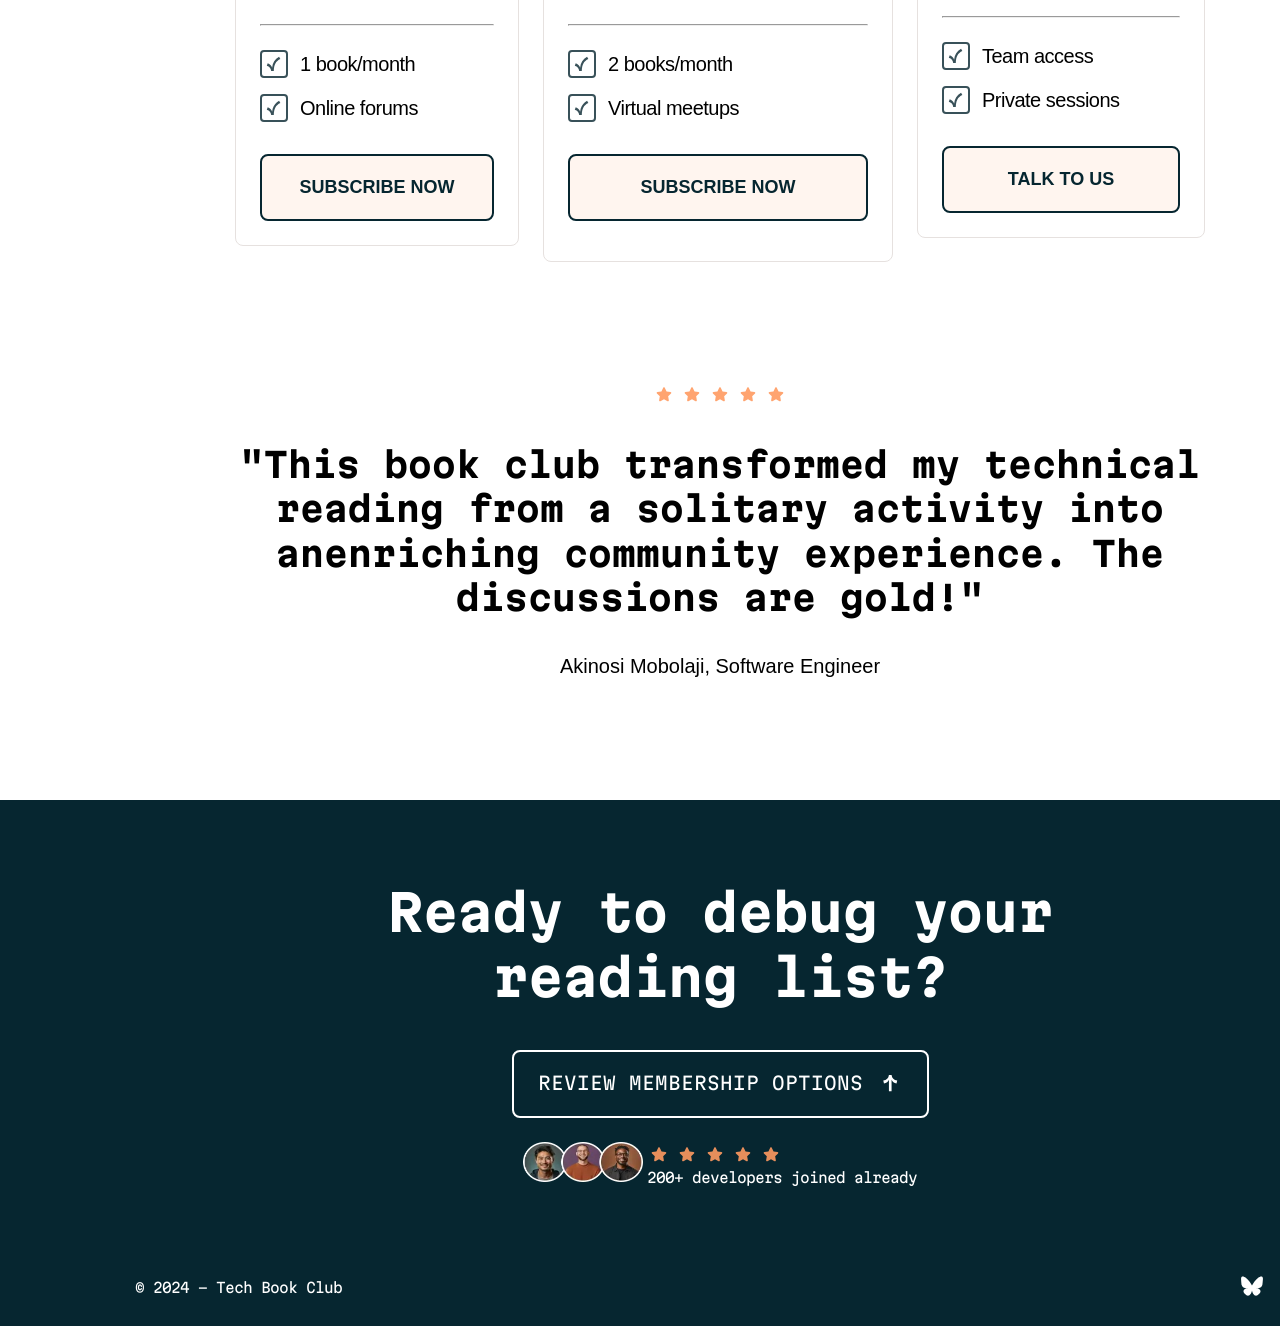
==== commit f94b73a2: "Second commit." ====
--- a/tech-book-club-landing-page/starter-code/index.html
+++ b/tech-book-club-landing-page/starter-code/index.html
@@ -37,13 +37,17 @@
               enthusiasts. Get curated recommendations, join vibrant
               discussions, and level up your skills one chapter at a time.
             </p>
+
             <button>
-              < a href = "#memberships" title = "Review membership options">Review membership options
+            <a href="#memberships" title="Review membership options">
+
+                Review membership options
                 <img
                   src="./assets/images/icon-arrow-down.svg"
                   alt="arrow-down-image.svg"
                 />
-              </a>
+            </a>
+
             </button>
 
             <div class="section1-hero-container-img1">
@@ -75,7 +79,10 @@
           <div class="hero-section2-img1"></div>
         </div>
         <div class="hero-section2-text">
-          <h2>Read together,<br> grow together</h2>
+          <h2>
+            Read together,<br />
+            grow together
+          </h2>
           <div class="checkbox-container">
             <div class="checkbox-container-div">
               <img src="./assets/images/icon-check.svg" alt="" />
@@ -99,26 +106,27 @@
 
       <div class="hero-section3">
         <div class="hero-section3-text">
-          <h2>Not your average<br> book club</h2>
+          <h2>
+            Not your average<br />
+            book club
+          </h2>
           <img
             src="./assets/images/pattern-circle.png"
             alt="pattern circle.png"
           />
           <p>
-            Connect with a community that speaks your language - from
-            <span>Python</span> to<br> <span>TypeScript</span> and everything in
-            between. Our discussions blend technical depth<br> with practical
-            applications.
+            Connect with a community that speaks your language -<br> from
+            <span>Python</span> to
+            <span>TypeScript</span> and everything in between. Our<br>discussions
+            blend technical depth
+            with practical<br> applications.
           </p>
         </div>
         <div class="hero-section3-svg">
           <img src="./assets/images/logos-tech.svg" alt="tech.svgs" />
-
         </div>
         <div class="hero-section3-img">
-          <div class="hero-section3-img1">
-          &nbsp;
-          </div>
+          <div class="hero-section3-img1">&nbsp;</div>
         </div>
       </div>
 
@@ -150,7 +158,10 @@
           <div class="hero-section4-step">
             <p class="step-p">3</p>
             <img src="./assets/images/pattern-arrow.svg" alt="" />
-            <p>Join our discussion<br /> forums</p>
+            <p>
+              Join our discussion<br />
+              forums
+            </p>
           </div>
           <div class="hero-section4-step">
             <p class="step-p">4</p>
@@ -254,8 +265,10 @@
         <div class="testimonial-content">
           <div class="testimonial-text">
             <h3>
-              "This book club transformed my<br> technical reading from a<br> solitary
-              activity into an<br>enriching community<br> experience. The discussions<br>
+              "This book club transformed my<br />
+              technical reading from a<br />
+              solitary activity into an<br />enriching community<br />
+              experience. The discussions<br />
               are gold!"
             </h3>
             <p>Akinosi Mobolaji, Software Engineer</p>
--- a/tech-book-club-landing-page/styles.css
+++ b/tech-book-club-landing-page/styles.css
@@ -133,6 +133,22 @@
   font-weight: 600;
   text-transform: uppercase;
   margin-bottom: 20px;
+  width: 380px;
+}
+
+.content-container button a {
+    display: flex;
+    justify-content: center;
+    align-items: center;
+    text-decoration: none;
+    font-family: "Martian mono", monospace;
+    font-size: 18px;
+    font-weight: 600;
+    letter-spacing: -1px;
+    line-height: 130%;
+    color: var(--neutral-900);
+    text-decoration: none;
+
 }
 
 .content-container button:hover {
@@ -148,12 +164,16 @@
   outline-offset: 4px;
 }
 
-.content-container button img {
-  /* border: 1px solid var(--lightsalmon-500); */
-  width: 15px;
-  height: 17px;
+.content-container button a:visited{
+    color: var(--neutral-900);
+}
+
+button a img {
+  width: 24px;
+  height: 24px;
   margin-left: 19.96px;
 }
+
 .section1-hero-container-img1 {
   display: flex;
   justify-content: flex-start;
@@ -185,7 +205,7 @@
 }
 
 .section1-small small {
-  font-family: "Martian mono", sans-serif;
+  font-family: "Martian mono", monospace;
   font-weight: 400;
   font-size: 14px;
   line-height: 120%;
@@ -218,7 +238,7 @@
 }
 
 .hero-section2-text h2 {
-  font-family: "Martian mono", sans-serif;
+  font-family: "Martian mono", monospace;
   font-size: 50px;
   line-height: 130%;
   letter-spacing: -2px;
@@ -260,7 +280,7 @@
 }
 
 .hero-section3-text h2 {
-  font-family: "Martian mono", sans-serif;
+  font-family: "Martian mono", monospace;
   font-size: 50px;
   line-height: 130%;
   letter-spacing: -2px;
@@ -272,10 +292,11 @@
   line-height: 140%;
   letter-spacing: -0.5px;
   color: var(--neutral-700);
+  width: 540px;
 }
 
 .hero-section3-text p br{
-    display: none;
+    display: block;
 }
 
 .hero-section3-text p span {
@@ -322,7 +343,7 @@
   border-radius: 12px;
   align-items: center;
   margin: 120px auto 120px auto;
-  padding: 80px 32px 80px 32px;
+  padding: 80px 0 80px 0;
 }
 
 .hero-section4-heading {
@@ -335,7 +356,7 @@
 }
 
 .hero-section4-heading h2 {
-  font-family: "Martian mono", sans-serif;
+  font-family: "Martian mono", monospace;
   display: flex;
   justify-content: center;
   font-size: 50px;
@@ -349,7 +370,6 @@
 .hero-section4-step-container {
   display: flex;
   width: 1050px;
-  height: 110.02px;
   justify-content: center;
   font-family: "Inter", sans-serif;
 }
@@ -400,18 +420,20 @@
 }
 
 .membership-option-heading {
+    display: flex;
+    justify-content: center;
+    align-items: center;
   width: 100%;
 }
 
 .membership-option-heading h2 {
-  font-family: "Martian mono", sans-serif;
+  font-family: "Martian mono", monospace;
   font-size: 50px;
   line-height: 130%;
   font-weight: 600;
   letter-spacing: -2px;
   margin-bottom: 64px;
-  text-align: center;
-
+  
 }
 
 .membership-option-cards {
@@ -437,7 +459,7 @@
 }
 
 .option-card1 .option-details1 h3 {
-  font-family: "Martian mono", sans-serif;
+  font-family: "Martian mono", monospace;
   font-size: 24px;
   line-height: 110%;
   letter-spacing: -1px;
@@ -446,7 +468,7 @@
 }
 
 .option-card1 .option-details1 span {
-  font-family: "Martian mono", sans-serif;
+  font-family: "Martian mono", monospace;
   font-size: 34px;
   line-height: 130%;
   letter-spacing: -1px;
@@ -539,7 +561,7 @@
 }
 
 .option-card2 .option-details2 span {
-  font-family: "Martian mono", sans-serif;
+  font-family: "Martian mono", monospace;
   font-size: 34px;
   line-height: 130%;
   letter-spacing: -1px;
@@ -547,7 +569,7 @@
 }
 
 .option-details2 h3 {
-  font-family: "Martian mono", sans-serif;
+  font-family: "Martian mono", monospace;
   font-size: 24px;
   line-height: 110%;
   letter-spacing: -1px;
@@ -636,7 +658,7 @@
 }
 
 .option-card3 .option-details3 h3 {
-  font-family: "Martian mono", sans-serif;
+  font-family: "Martian mono", monospace;
   font-size: 24px;
   line-height: 110%;
   letter-spacing: -1px;
@@ -645,7 +667,7 @@
 }
 
 .option-card3 .option-details3 span {
-  font-family: "Martian mono", sans-serif;
+  font-family: "Martian mono", monospace;
   font-size: 34px;
   line-height: 130%;
   letter-spacing: -1px;
@@ -754,7 +776,7 @@
   align-items: center;
 }
 .testimonial-text h3 {
-  font-family: "Martian mono", sans-serif;
+  font-family: "Martian mono", monospace;
   font-size: 34px;
   line-height: 130%;
   letter-spacing: 0px;
@@ -793,7 +815,7 @@
 }
 
 .main-heading-container h2 {
-  font-family: "Martian mono", sans-serif;
+  font-family: "Martian mono", monospace;
   font-size: 50px;
   line-height: 130%;
   letter-spacing: 0px;
@@ -810,7 +832,7 @@
 }
 
 .call-to-action-button button {
-  font-family: "Martian mono", sans-serif;
+  font-family: "Martian mono", monospace;
   font-size: 18px;
   line-height: 130%;
   letter-spacing: 0px;
@@ -858,7 +880,7 @@
 }
 
 .rating-container-2 small {
-  font-family: "Martian mono", sans-serif;
+  font-family: "Martian mono", monospace;
   font-size: 14px;
   line-height: 120%;
   letter-spacing: -1px;
@@ -876,7 +898,7 @@
 }
 
 .footer-text-container p {
-  font-family: "Martian mono", sans-serif;
+  font-family: "Martian mono", monospace;
   font-size: 14px;
   line-height: 120%;
   letter-spacing: -1px;
@@ -1006,7 +1028,7 @@
   }
 
   .hero-section3-text h2 {
-    font-family: "Martian mono", sans-serif;
+    font-family: "Martian mono", monospace;
     font-size: 50px;
     line-height: 130%;
     letter-spacing: -1px;
@@ -1171,7 +1193,7 @@
   }
 
   .testimonial-text h3 {
-    font-family: "Martian mono", sans-serif;
+    font-family: "Martian mono", monospace;
     font-size: 34px;
     line-height: 130%;
     letter-spacing: 2px;
@@ -1215,6 +1237,11 @@
 
     .section1-hero-container .content-container{
         width: 100%;
+        margin-right: 0;
+    }
+
+    .section1-hero-container .content-container button {
+        width: 100%;
     }
 
     
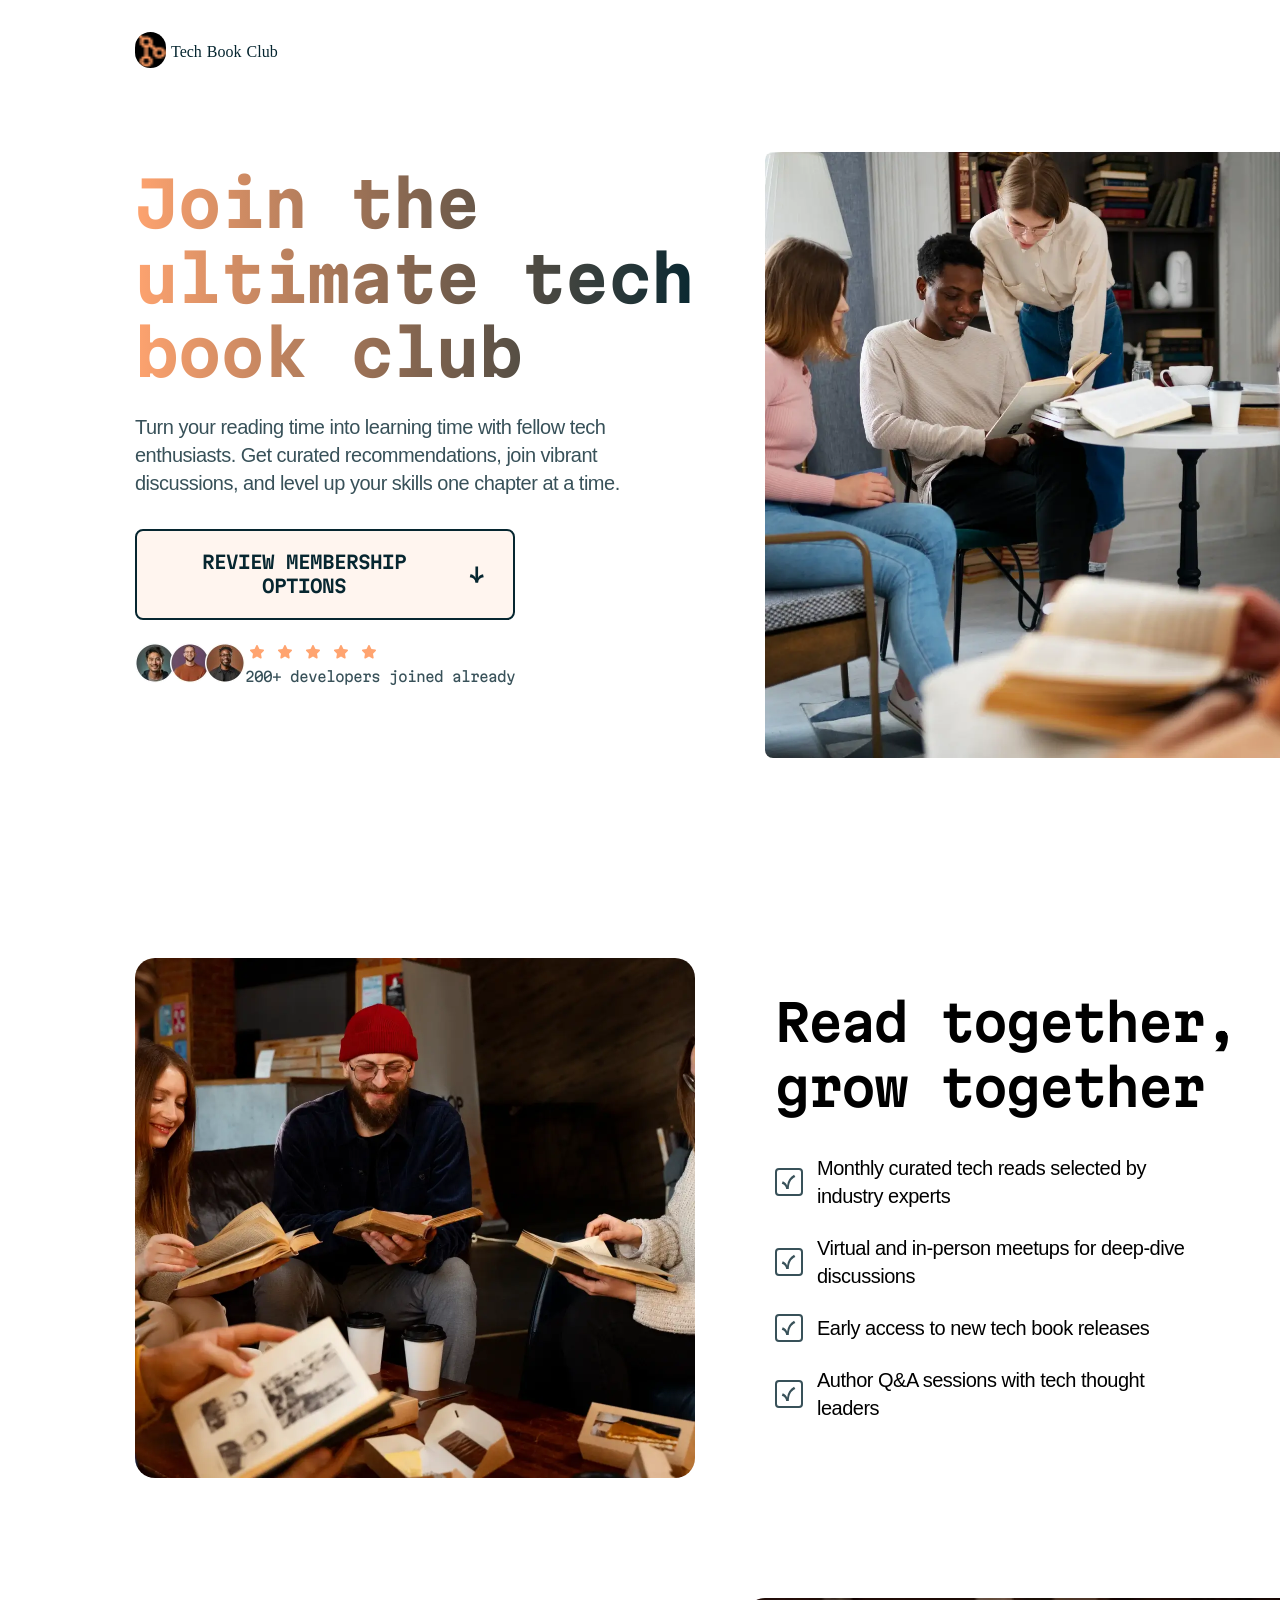
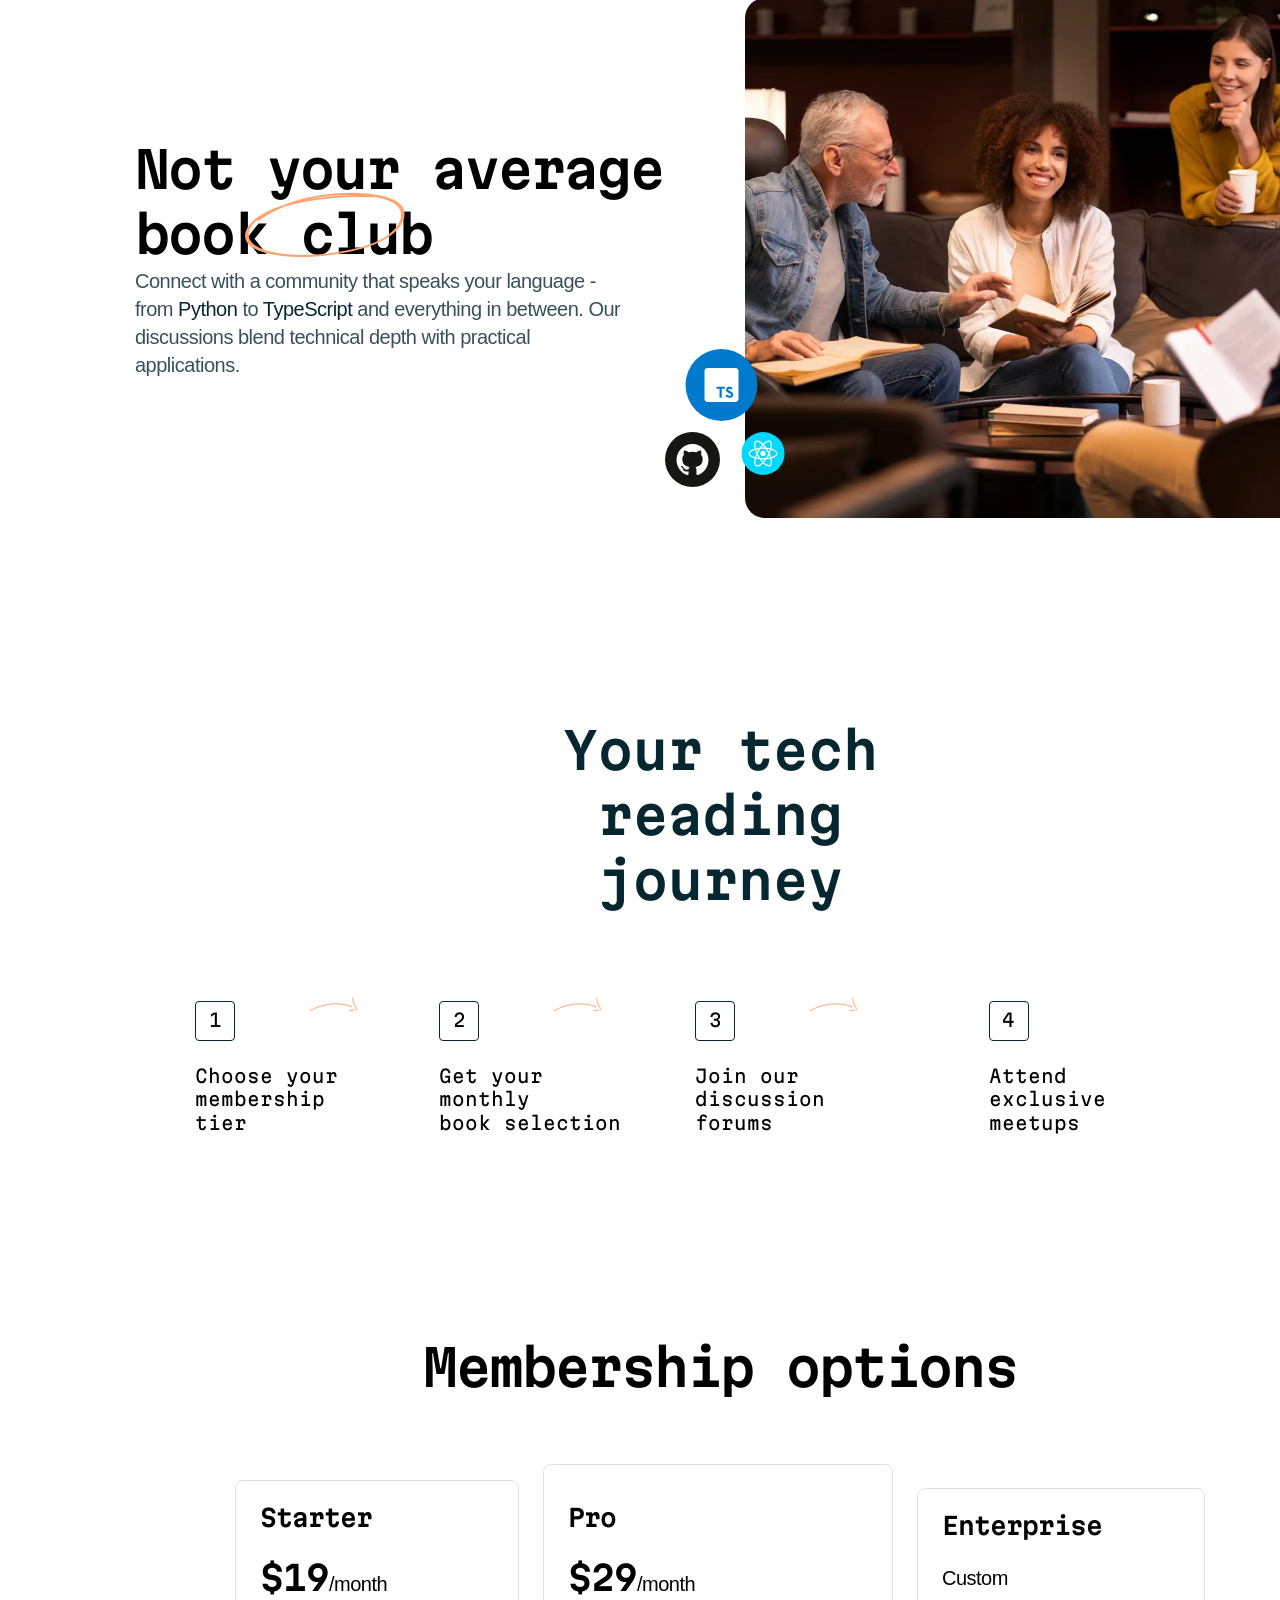
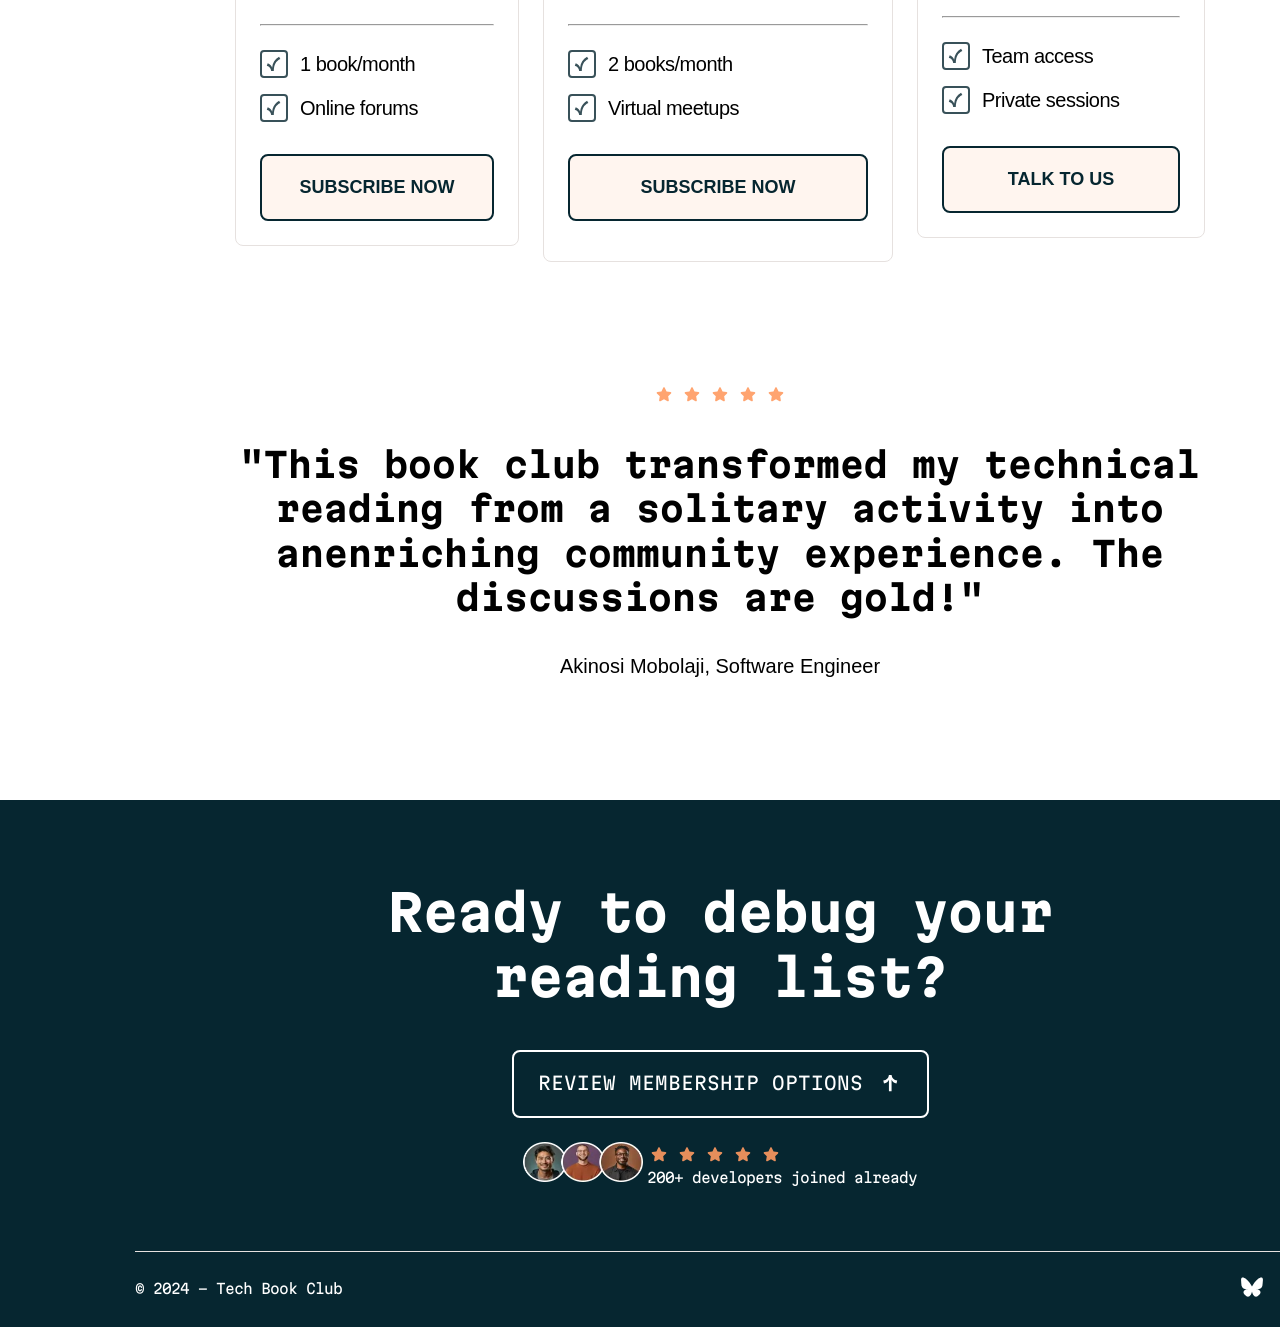
==== commit fd372130: "Fourth commit." ====
--- a/tech-book-club-landing-page/starter-code/index.html
+++ b/tech-book-club-landing-page/starter-code/index.html
@@ -312,6 +312,8 @@
             </div>
           </div>
         </div>
+
+      
         <div class="footer-content-container">
           <div class="footer-text-container">
             <p>© 2024 - Tech Book Club</p>
--- a/tech-book-club-landing-page/styles.css
+++ b/tech-book-club-landing-page/styles.css
@@ -891,6 +891,7 @@
 .footer-content-container {
   display: flex;
   justify-content: space-between;
+  border-top: 1px solid var(--neutral-200);
   width: 1170px;
   padding-top: 24px;
   padding-bottom: 24px;
@@ -1072,6 +1073,7 @@
     margin-left: 0;
     margin-right: 0;
     margin-top: 80px;
+    padding: 80px 32px;
   }
 
   .hero-section4-heading {
@@ -1211,17 +1213,32 @@
     letter-spacing: -0.5%;
   } */
 
-  .footer-content-container {
-    background-color: var(--neutral-900);
-  }
   .footer-container {
     padding: 64px 32px 0 32px;
     width: 100%;
   }
 
+  .main-content-container {
+    width: 100%;
+  }
+
   .footer-content-container{
+    display: flex;
+
+    background-color: var(--neutral-900);
     padding: 24px 32px;
-    width: 100%;
+    width: 768px;
+    text-align: center;
+  }
+
+  .footer-text-container {
+    display: flex;
+    align-items: center;
+  }
+
+  .social-media-container  {
+    display: flex;
+    align-items: center;
   }
 }
 
@@ -1394,20 +1411,27 @@
 
     .main-heading-container h2 {
         width: 100%;
+        letter-spacing: -1px;
     }
 
     .footer-container {
         width: 100%;
-        padding: 24px 32px;
+        padding: 48px 16px 0 16px;
     }
 
     .footer-content-container {
         display: flex;
         flex-direction: column;
+        width: 100%;
+        justify-content: center;
+        align-items: center;
     }
 
     .footer-text-container {
         margin-bottom: 16px;
+        width: 100%;
+        display: flex;
+        justify-content: center;
     }
 
     .footer-text-container p{
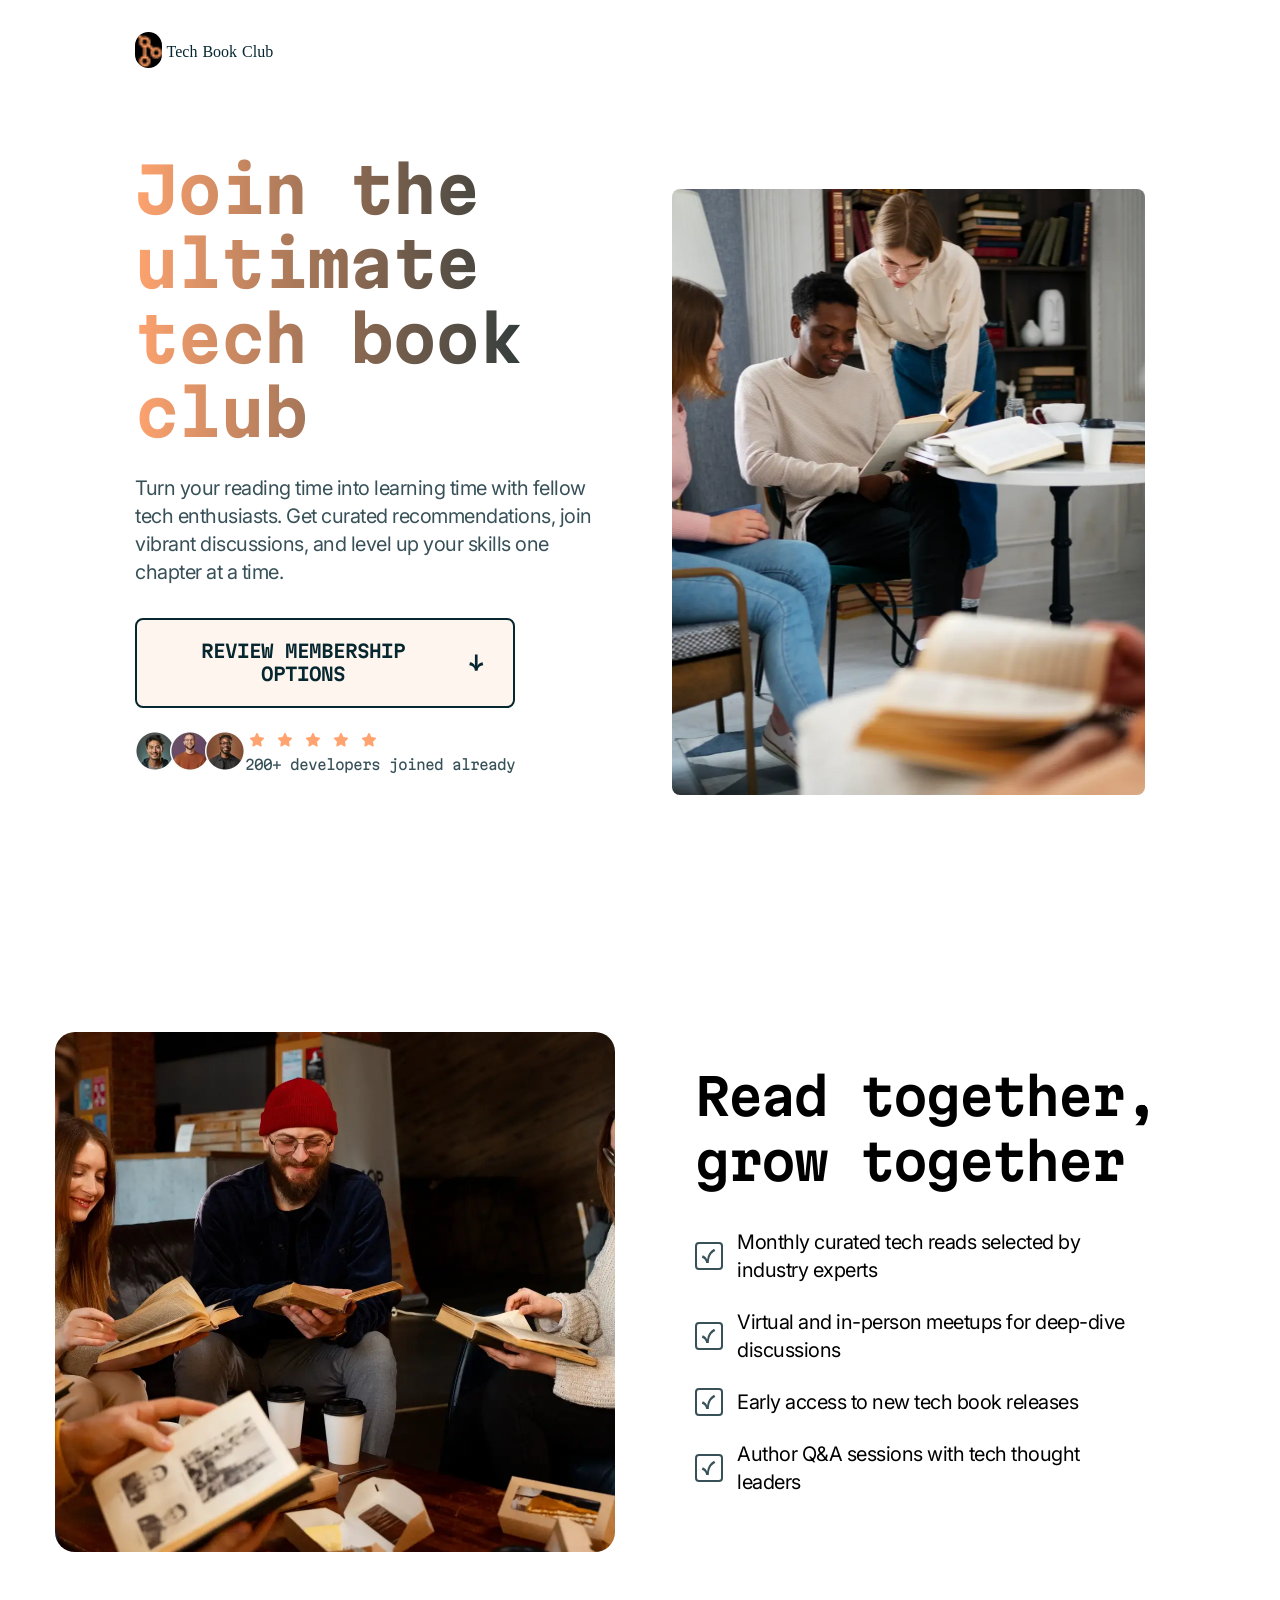
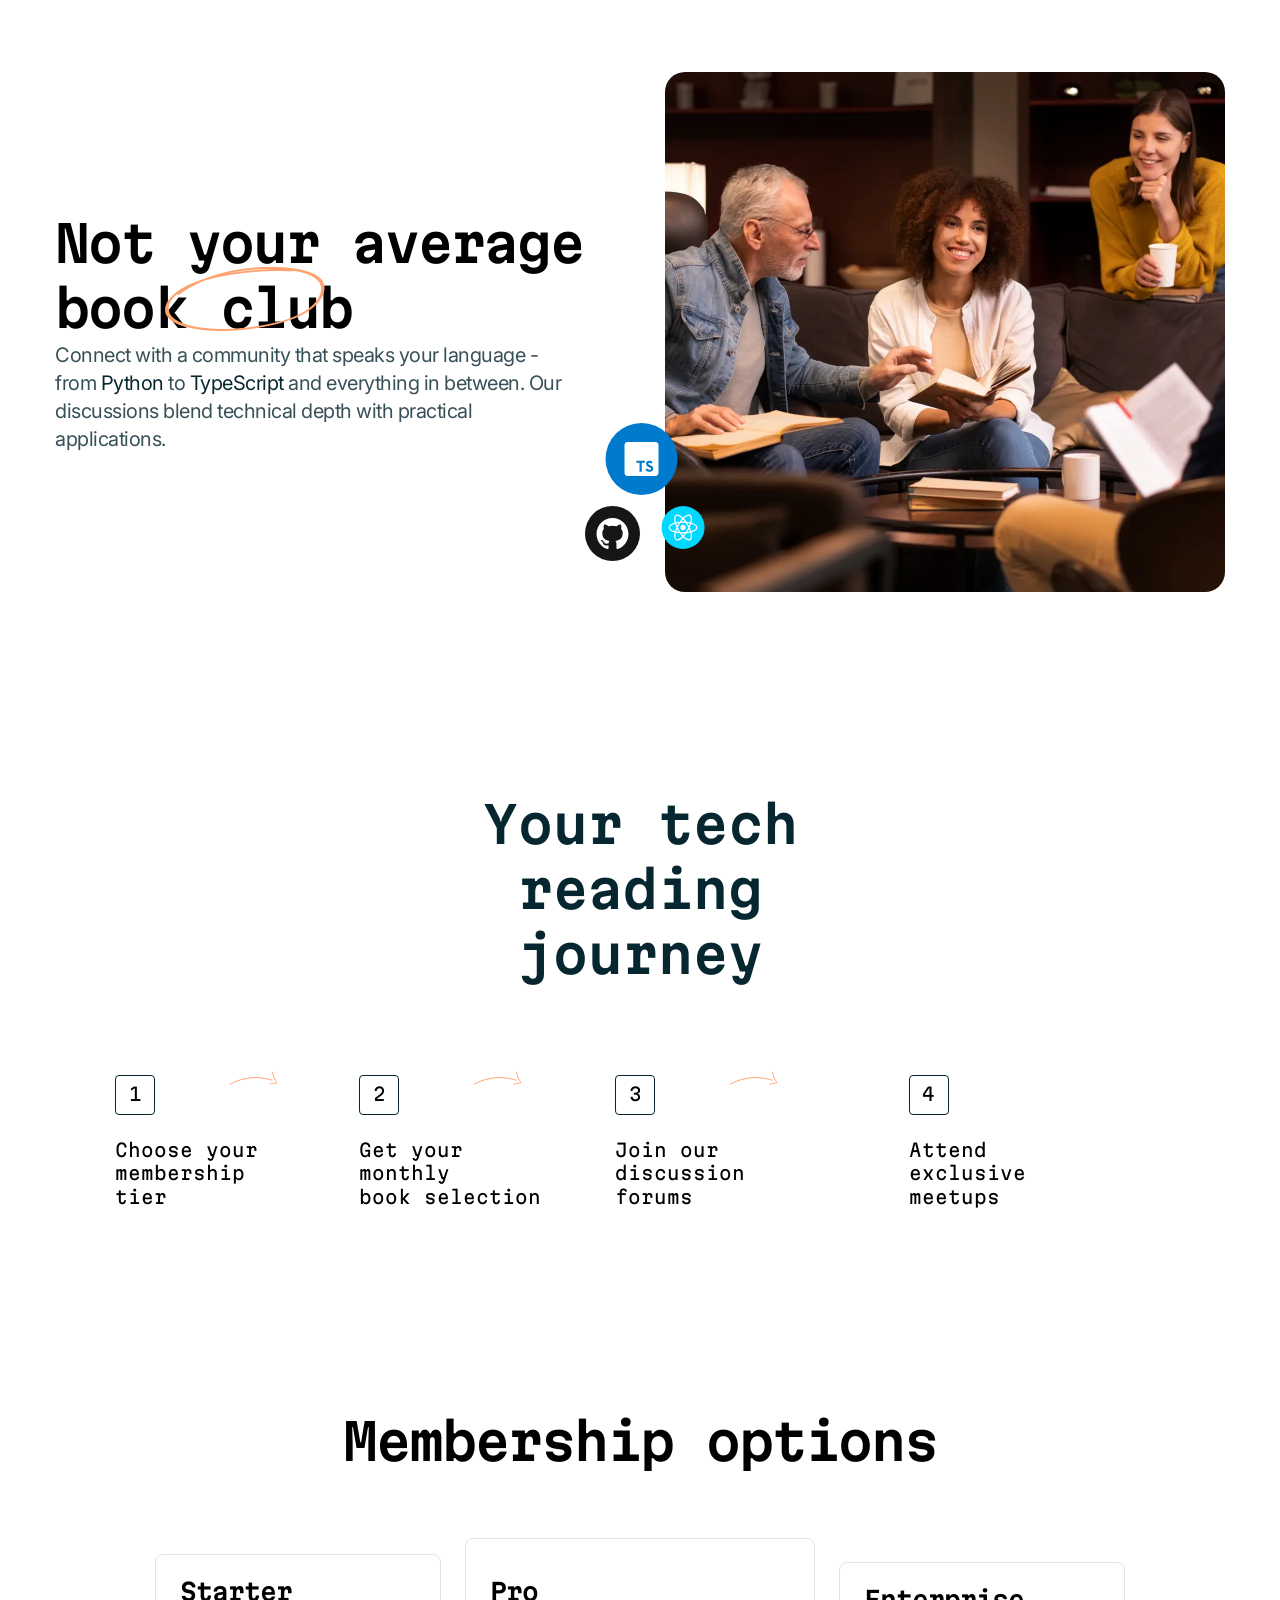
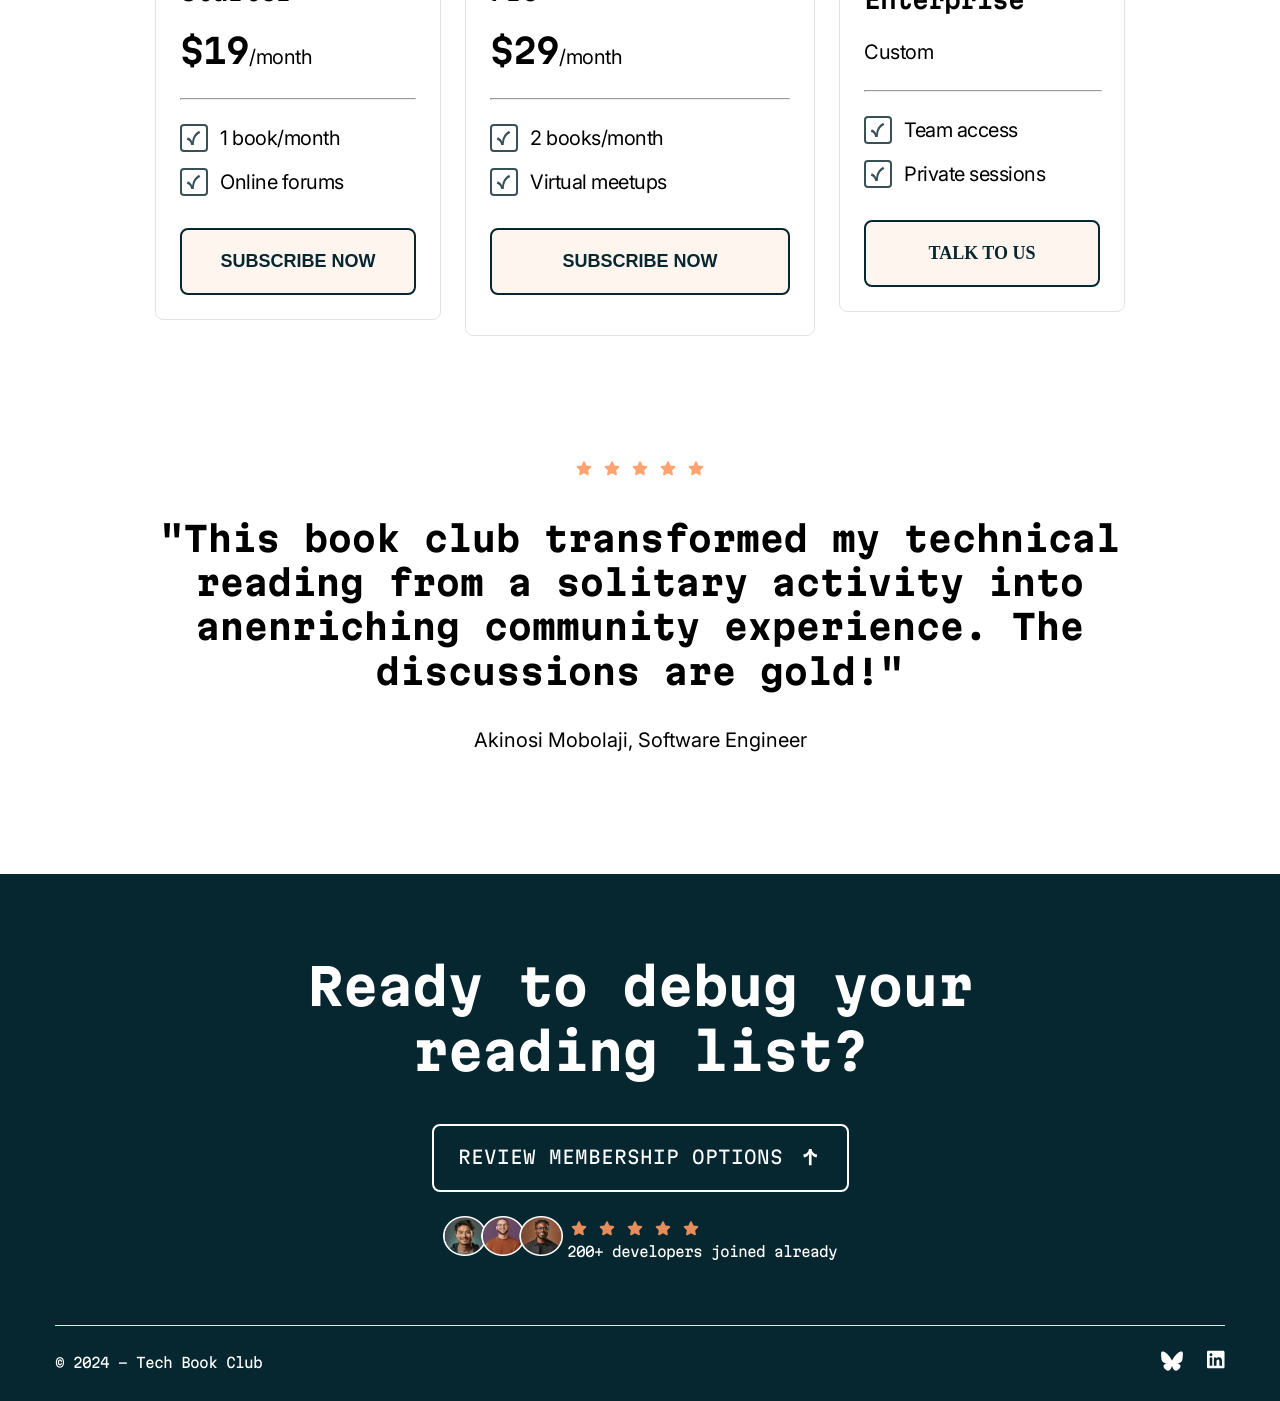
==== commit 92926120: "My seventh commit" ====
--- a/tech-book-club-landing-page/starter-code/index.html
+++ b/tech-book-club-landing-page/starter-code/index.html
@@ -39,15 +39,13 @@
             </p>
 
             <button>
-            <a href="#memberships" title="Review membership options">
-
+              <a href="#memberships" title="Review membership options">
                 Review membership options
                 <img
                   src="./assets/images/icon-arrow-down.svg"
                   alt="arrow-down-image.svg"
                 />
-            </a>
-
+              </a>
             </button>
 
             <div class="section1-hero-container-img1">
@@ -115,18 +113,18 @@
             alt="pattern circle.png"
           />
           <p>
-            Connect with a community that speaks your language -<br> from
-            <span>Python</span> to
-            <span>TypeScript</span> and everything in between. Our<br>discussions
-            blend technical depth
-            with practical<br> applications.
+            Connect with a community that speaks your language -<br />
+            from <span>Python</span> to <span>TypeScript</span> and everything
+            in between. Our<br />discussions blend technical depth with
+            practical<br />
+            applications.
           </p>
         </div>
         <div class="hero-section3-svg">
           <img src="./assets/images/logos-tech.svg" alt="tech.svgs" />
         </div>
         <div class="hero-section3-img">
-          <div class="hero-section3-img1">&nbsp;</div>
+          <div class="hero-section3-img1"></div>
         </div>
       </div>
 
@@ -313,7 +311,6 @@
           </div>
         </div>
 
-      
         <div class="footer-content-container">
           <div class="footer-text-container">
             <p>© 2024 - Tech Book Club</p>
--- a/tech-book-club-landing-page/styles.css
+++ b/tech-book-club-landing-page/styles.css
@@ -24,22 +24,24 @@
 
 @font-face {
   font-family: "Inter";
-  src: url(./starter-code/assets/images/favicon-32x32.webp);
+  src: url(/tech-book-club-landing-page/starter-code/assets/fonts/inter/Inter-VariableFont_opsz\,wght.ttf);
   font-weight: 100 900;
   font-style: normal;
 }
 
 .container {
-  width: 1440px;
+  max-width: 1440px;
+  margin: 0 auto;
 }
 
 .section1 {
-  width: 100%;
+  max-width: 100%;
   padding: 32px 135px 80px 135px;
 }
 
 .nav {
-  width: 1184.06px;
+  max-width: 1184.06px;
+  width: 100%;
   display: block;
   margin-bottom: 80px;
 }
@@ -55,7 +57,8 @@
 }
 
 .nav-img-container img {
-  width: 31px;
+  max-width: 31px;
+  width: 100%;
   height: 36px;
   border-radius: 16px;
   background-color: black;
@@ -83,10 +86,12 @@
   display: flex;
   justify-content: center;
   align-items: center;
+  
 }
 
 .section1-hero-container .content-container {
-  width: 570px;
+  max-width: 570px;
+  width: 100%;
   margin-right: 64px;
 }
 
@@ -119,9 +124,7 @@
 }
 
 .content-container button {
-  display: flex;
-  justify-content: center;
-  align-items: center;
+  text-align: center;
   padding: 20px 24px;
   border-radius: 8px;
   border: 2px solid var(--neutral-900);
@@ -133,14 +136,15 @@
   font-weight: 600;
   text-transform: uppercase;
   margin-bottom: 20px;
-  width: 380px;
+  max-width: 380px;
+  width: 100%;
+  height: auto;
 }
 
 .content-container button a {
     display: flex;
     justify-content: center;
     align-items: center;
-    text-decoration: none;
     font-family: "Martian mono", monospace;
     font-size: 18px;
     font-weight: 600;
@@ -169,7 +173,8 @@
 }
 
 button a img {
-  width: 24px;
+  max-width: 24px;
+  width: 100%;
   height: 24px;
   margin-left: 19.96px;
 }
@@ -181,26 +186,33 @@
 }
 
 .section1-hero-container-img1 img {
-  width: 110px;
-  height: 40px;
+  max-width: 110px;
+  width: 100%;
+  max-height: 40px;
+  height: 100%;
 }
 
 .content-container {
   text-align: left;
   margin-bottom: 57.5px;
+}
+.hero-image-1{
+  max-width: 540px;
+  width: 100%;
 }
 
 .hero-image-1 .section1-hero-container-img2 {
   background: url(./starter-code/assets/images/image-hero-desktop.webp);
   background-position: center;
   background-size: cover;
-  width: 540px;
+  width: 100%;
   height: 606px;
   border-radius: 8px;
 }
 
 .section1-image-text img {
-  width: 24px;
+  max-width: 24px;
+  width: 100%;
   height: 24px;
 }
 
@@ -216,7 +228,7 @@
 .hero-section2 {
   display: flex;
   align-items: center;
-  width: 1170px;
+  max-width: 1170px;
   margin: 120px auto 120px auto;
 }
 .hero-section2-img {
@@ -270,7 +282,7 @@
   display: flex;
   align-items: center;
   position: relative;
-  width: 1170px;
+  max-width: 1170px;
   margin: 120px auto 120px auto;
 }
 
@@ -339,7 +351,7 @@
 .hero-section4 {
   display: flex;
   flex-direction: column;
-  width: 1170px;
+  max-width: 1170px;
   border-radius: 12px;
   align-items: center;
   margin: 120px auto 120px auto;
@@ -412,7 +424,8 @@
 .membership-options-container {
   display: flex;
   flex-direction: column;
-  width: 970px;
+  max-width: 970px;
+  width: 100%;
   margin: 120px auto 120px auto;
   align-items: center;
   justify-content: center;
@@ -423,7 +436,7 @@
     display: flex;
     justify-content: center;
     align-items: center;
-  width: 100%;
+    width: 100%;
 }
 
 .membership-option-heading h2 {
@@ -448,7 +461,7 @@
   flex-direction: column;
   align-items: center;
   padding: 24px 24px;
-  width: 100%;
+  width: 286px;
   border: 1px solid var(--neutral-200);
   border-radius: 8px;
   height: auto;
@@ -548,7 +561,7 @@
 .membership-option-cards .option-card2 {
   border: 1px solid var(--neutral-200);
   border-radius: 8px;
-  min-width: 350px;
+  width: 350px;
   padding: 40px 24px;
   display: flex;
   flex-direction: column;
@@ -641,13 +654,13 @@
   outline: 2px solid var(--neutral-900);
   outline-offset: 4px;
 }
-
+/*  */
 .membership-option-cards .option-card3 {
   display: flex;
   flex-direction: column;
   align-items: center;
   padding: 24px 24px;
-  width: 100%;
+  width: 286px;
   border: 1px solid var(--neutral-200);
   border-radius: 8px;
   height: auto;
@@ -657,7 +670,7 @@
   width: 100%;
 }
 
-.option-card3 .option-details3 h3 {
+.option-details3 h3 {
   font-family: "Martian mono", monospace;
   font-size: 24px;
   line-height: 110%;
@@ -666,7 +679,7 @@
   margin-bottom: 24px;
 }
 
-.option-card3 .option-details3 span {
+.option-details3 span {
   font-family: "Martian mono", monospace;
   font-size: 34px;
   line-height: 130%;
@@ -674,13 +687,13 @@
   font-weight: 600;
 }
 
-.option-card3 .option-details3 hr {
+.option-details3 hr {
   width: 238px;
   height: 1px;
   margin-bottom: 24px;
 }
 
-.option-card3 .option-details3 p {
+.option-details3 p {
   font-family: "Inter", sans-serif;
   font-weight: 400;
   font-size: 20px;
@@ -696,16 +709,16 @@
   width: 100%;
 }
 
-.option-details3 .features-container p {
+.features-container p {
   margin: 0;
   margin-left: 12px;
 }
 
-.option-details3 .features-container:nth-of-type(1) {
+.features-container:nth-of-type(1) {
   margin-bottom: 16px;
 }
 
-.option-details3 .features-container:nth-of-type(2) {
+.features-container:nth-of-type(2) {
   margin-bottom: 32px;
 }
 
@@ -714,25 +727,28 @@
   padding: 0;
 }
 
-.option-card3 .option-button3 button {
+.option-button3 button {
   display: flex;
   justify-content: center;
   align-items: center;
+  width: 100%;
   padding: 20px 24px;
   border-radius: 8px;
   border: 2px solid var(--neutral-900);
   color: var(--neutral-900);
+  font-family: inherit;
   font-size: 18px;
   line-height: 130%;
-  letter-spacing: 0px;
+  letter-spacing: 0;
   background-color: var(--lightsalmon-50);
   font-weight: 600;
   text-transform: uppercase;
   margin-bottom: 0;
-  width: 100%;
-}
-
-.option-card3 .option-button3 button:hover {
+  transition: background 0.3 ease;
+  cursor: pointer;
+}
+
+.option-button3 button:hover {
   background: linear-gradient(
     to right,
     var(--lightsalmon-100) 0%,
@@ -740,16 +756,16 @@
   );
 }
 
-.option-card3 .option-button3 button:focus {
+.option-button3 button:focus {
   outline: 2px solid var(--neutral-900);
   outline-offset: 4px;
 }
-
+/*  */
 .testimonials-container {
   width: 970px;
   display: flex;
   flex-direction: column;
-  margin: 120px auto 120px auto;
+  margin: 120px auto;
   align-items: center;
   justify-content: center;
 }
@@ -793,6 +809,7 @@
   line-height: 140%;
   letter-spacing: -0.5%;
 }
+
 
 .footer-container {
   padding-left: 135px;
@@ -893,8 +910,7 @@
   justify-content: space-between;
   border-top: 1px solid var(--neutral-200);
   width: 1170px;
-  padding-top: 24px;
-  padding-bottom: 24px;
+  padding: 24px 0;
   align-items: center;
 }
 
@@ -915,17 +931,15 @@
 }
 
 @media (max-width: 768px) {
-  /* body {
-    display: flex;
-    justify-content: center;
-  } */
+ 
   .container {
-    width: 768px;
+    width: 100%;
+    margin: 0 auto;
 
   }
 
   .section1 {
-    width: 100%;
+    max-width: 100%;
     display: flex;
     flex-direction: column;
     padding: 32px 32px 80px 32px;
@@ -944,16 +958,23 @@
   }
 
   .section1-hero-container .content-container {
+    max-width: 100%;
+    width: 100%;
     margin-bottom: 64px;
   }
 
+
+  .hero-image-1{
+    max-width: 704px;
+    width: 100%;
+  }
   .hero-image-1 .section1-hero-container-img2 {
-    background: url(./starter-code/assets/images/image-hero-tablet.webp);
-    background-position: center;
-    background-size: cover;
-    width: 704px;
-    height: 790.04px;
-  }
+  background: url(./starter-code/assets/images/image-hero-tablet.webp);
+  background-position: center;
+  background-size: cover;
+  border-radius: 8px;
+  width: 100%;
+}
 
   .section1-hero-container {
     display: flex;
@@ -968,11 +989,12 @@
     display: flex;
     flex-direction: column;
     align-items: flex-start;
-    width: 768px;
+    width: 100%;
     padding: 0 32px;
     margin-bottom: 0;
     margin-left: 0;
     margin-right: 0;
+    max-width: 100%;
     /* height: auto;     */
     /* text-align: start; */
   }
@@ -981,7 +1003,15 @@
     order: 2;
     justify-content: flex-start;
     border-radius: 25.14px 25.14px;
-    width: 704px;
+    width: 100%;
+    height: 653.71px;
+  }
+
+  .hero-section2-img .hero-section2-img1 {
+    background: url(./starter-code/assets/images/image-read-together-tablet.webp);
+    background-position: center;
+    background-size: cover;
+    width: 100%;
     height: 653.71px;
   }
 
@@ -993,14 +1023,7 @@
     margin-left: 0;
   }
 
-  .hero-section2-img .hero-section2-img1 {
-    background: url(./starter-code/assets/images/image-read-together-tablet.webp);
-    background-position: center;
-    background-size: cover;
-    width: 704px;
-    height: 653.71px;
-    
-  }
+  
 
   .checkbox-container .checkbox-container-div {
     margin-bottom: 24px;
@@ -1016,6 +1039,7 @@
     margin-left: 0;
     margin-bottom: 0;
     margin-right: 0;
+    max-width: 768px;
     width: 100%;
   }
 
@@ -1051,7 +1075,8 @@
     display: flex;
     justify-content: center;
     margin-left: 0px;
-    width: 704px;
+    max-width: 704px;
+    width: 100%;
     height: 653.71px;
     display: block;
   }
@@ -1059,13 +1084,15 @@
     background: url(./starter-code/assets/images/image-not-average-tablet.webp);
     background-size: cover;
     background-position: center;
-    width: 704px;
+    width: 100%;
     height: 653.71px;
   }
 
   .hero-section4 {
-    width: 704px;
-    height: 806px;
+    max-width: 704px;
+    width: 100%;
+    max-height: 806px;
+    height: 100%;
     display: flex;
     flex-direction: column;
     align-items: flex-start;
@@ -1126,6 +1153,7 @@
 
   .membership-options-container {
     padding: 0 32px;
+    max-width: 100%;
     width: 100%;
     margin-top: 80px;
     margin-bottom: 0;
@@ -1143,36 +1171,40 @@
 
   .membership-option-cards {
     display: flex;
+    max-width: 100%;
     flex-wrap: wrap;
     justify-content: flex-start;
     align-items: flex-start;
   }
 
   .membership-option-cards .option-card1 {
-    width: 340px;
+    max-width: 340px;
+    width: 100%;
     padding: 24px 24px;
     margin-bottom: 24px;
     margin-right: 24px;
   }
 
   .membership-option-cards .option-card2 {
-    width: 340px;
+    max-width: 340px;
+    width: 100%;
     padding: 24px 24px;
     margin-bottom: 24px;
     margin-right: 0;
     margin-left: 0;
-    min-width: 0;
 
   }
 
   .membership-option-cards .option-card3 {
-    width: 340px;
+    max-width: 340px;
+    width: 100%;
     padding: 24px 24px;
 
   }
 
   .testimonials-container {
-    width: 768px;
+    max-width: 100%;
+    width: 100%;
     align-items: flex-start;
     padding: 0 32px;
     margin-top: 80px;
@@ -1183,7 +1215,8 @@
 
 
   .testimonial-content{
-    width: 768px;
+    max-width: 768px;
+    width: 100%;
   }
 
   .testimonial-content .testimonial-text {
@@ -1214,8 +1247,9 @@
   } */
 
   .footer-container {
+    max-width: 768px;
+    width: 100%;
     padding: 64px 32px 0 32px;
-    width: 100%;
   }
 
   .main-content-container {
@@ -1227,7 +1261,8 @@
 
     background-color: var(--neutral-900);
     padding: 24px 32px;
-    width: 768px;
+    max-width: 768px;
+    width: 100%;
     text-align: center;
   }
 
@@ -1244,7 +1279,9 @@
 
 @media (max-width: 375px) {
     .container {
-        width: 375px;
+        max-width: 375px;
+        width: 100%;
+        margin: 0 auto;
     }
 
     .section1 {
@@ -1266,25 +1303,31 @@
         background: url("./starter-code/assets/images/image-hero-mobile.webp");
         background-position: center;
         background-size: cover;
-        width: 343px;
-        height: 384.92px;
+        max-width: 343px;
+        width: 100%;
+        max-height: 384.92px;
+        height: 100%;
     }
 
     .hero-section2 {
+      max-width: 375px;
         width: 100%;
         padding: 0 16px;
     }
 
     .hero-section2-img {
-        height: 318.5px;
+        max-height: 318.5px;
+        height: 100%l
     }
 
     .hero-section2-img .hero-section2-img1{
         background: url(./starter-code/assets/images/image-read-together-mobile.webp);
         background-position: center;
         background-size: cover;
-        width: 343px;
-        height: 319px;
+        max-width: 343px;
+        width: 100%;
+        max-height: 319px;
+        height: 100%;
     }
 
     .hero-section2 .hero-section2-text {
@@ -1300,7 +1343,8 @@
     }
 
     .hero-section3 {
-        width: 100%;
+      max-width: 375px;
+      width: 100%;
         padding: 0 16px;
     }
 
@@ -1323,8 +1367,13 @@
         left: -9px;
     }
 
-    .hero-section3-text img p {
-        width: 100%;
+    .hero-section3-text p {
+      max-width: 343px;
+        width: 100%;
+    }
+
+    .hero-section3-svg{
+      display: none;
     }
 
     .hero-section3-svg img {
@@ -1332,18 +1381,22 @@
     }
 
     .hero-section3 .hero-section3-img {
-        height: 318px;
-    }
-
-    .hero-section3 .hero-section3-img1 {
+        max-height: 318px;
+        height: 100%;
+    }
+
+    .hero-section3-img .hero-section3-img1 {
         background: url(./starter-code/assets/images/image-not-average-mobile.webp);
         background-size: cover;
         background-position: center;
-        width: 343px;
-        height: 318.5px;
+        max-width: 343px;
+        width: 100%;
+        max-height: 318.5px;
+        height: 100%;
     }
 
     .hero-section4 {
+      max-width: 375px;
         width: 100%;
         padding: 64px 16px;
     }
@@ -1373,22 +1426,43 @@
     }
 
     .membership-options-container {
+      max-width: 375px;
+      width: 100%;
         padding: 0 16px;
     }
 
     .membership-option-heading {
-
+      max-width: 100%;
+      width: 100%;
     }
 
     .membership-option-cards {
-        width: 100%;
+      width: 100%;
+      max-width: 343px;
+      display: flex;
+      flex-direction: column;
+      align-items: center;
     }
 
     .membership-option-cards .option-card1 {
+      max-width: 340px;
+      width: 100%;
         margin-right: 0;
     }
 
+    .membership-option-cards .option-card2{
+      max-width: 340px;
+      width: 100%;
+    }
+
+    .membership-option-cards .option-card3{
+      max-width:340px;
+      width: 100%;
+
+    }
+
     .testimonials-container {
+      max-width: 375px;
         width: 100%;
         padding: 0 16px;
     }
@@ -1402,6 +1476,8 @@
     }
 
     .footer-container {
+      max-width: 375px;
+      width: 100%;
         padding: 48px 16px 0 16px;
     }
 
@@ -1425,6 +1501,8 @@
         width: 100%;
         justify-content: center;
         align-items: center;
+        background-color: var(--neutral-900);
+        padding: 24px 32px;
     }
 
     .footer-text-container {
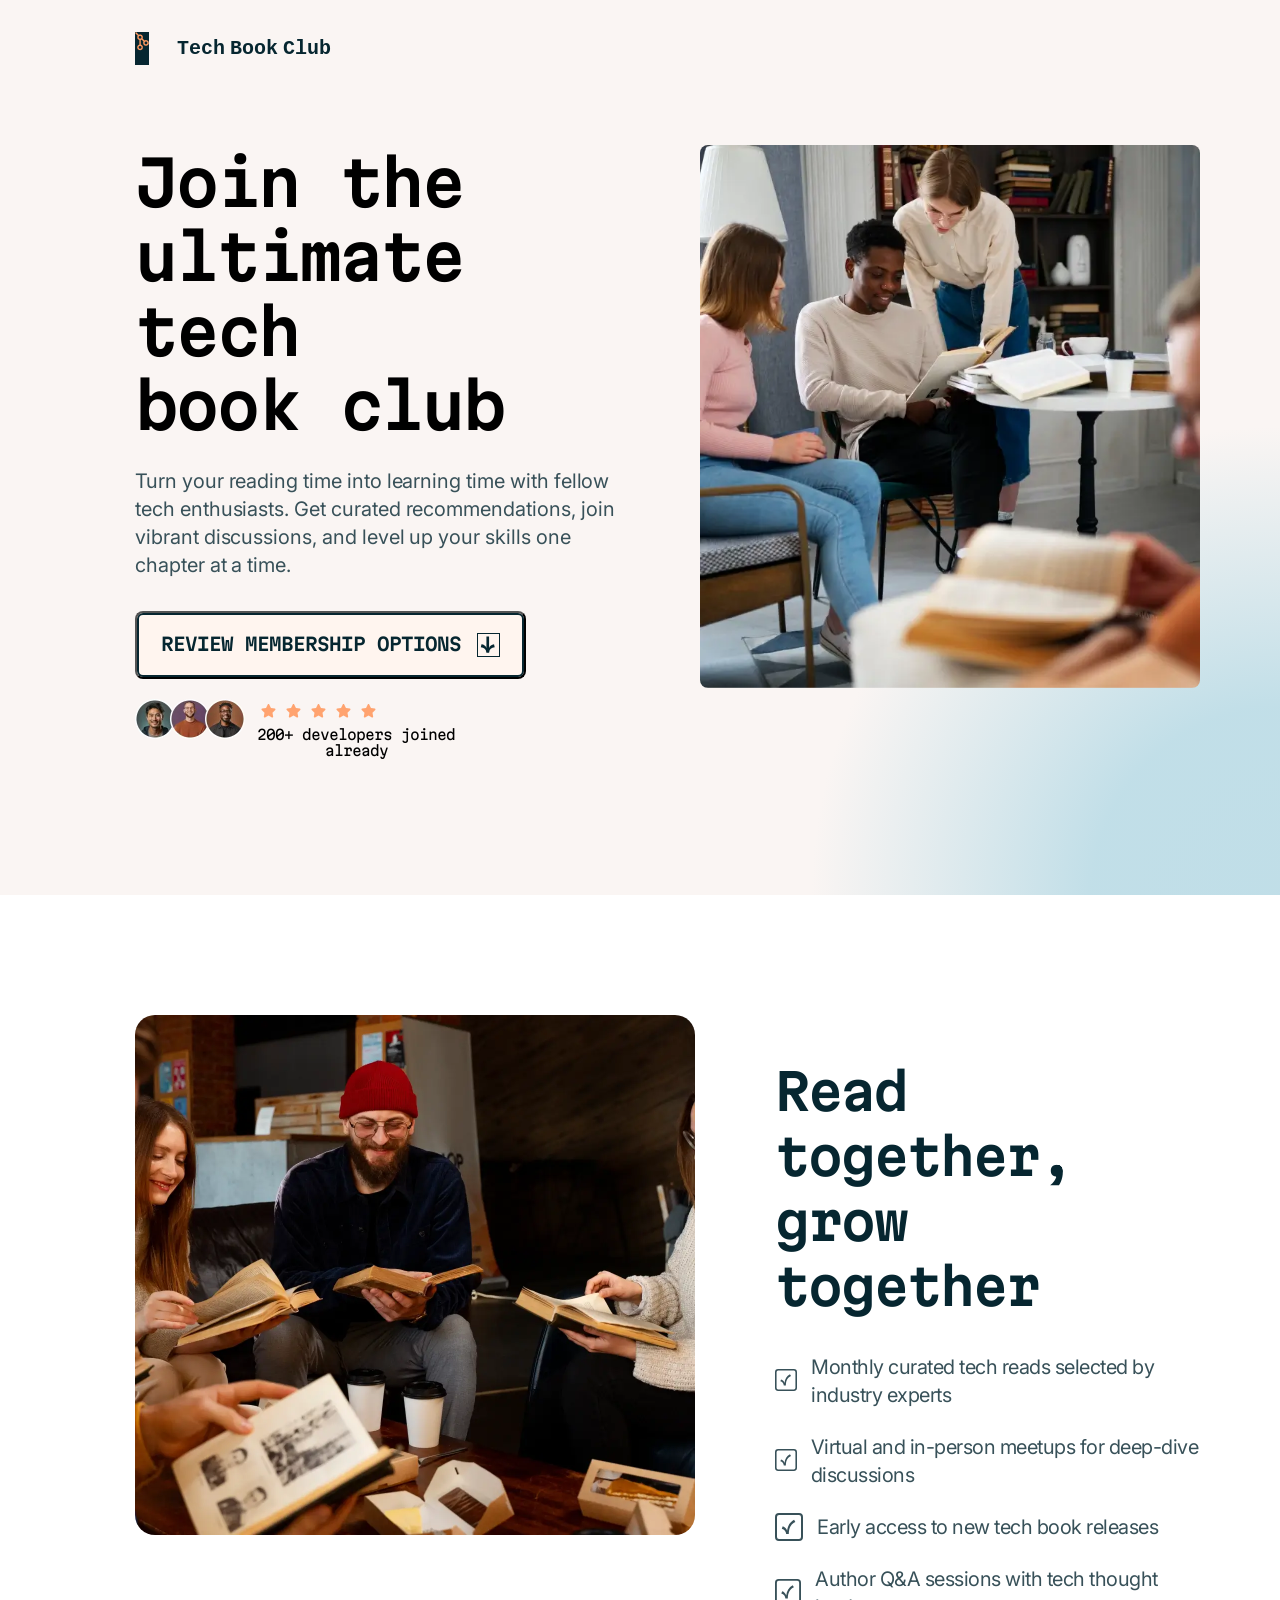
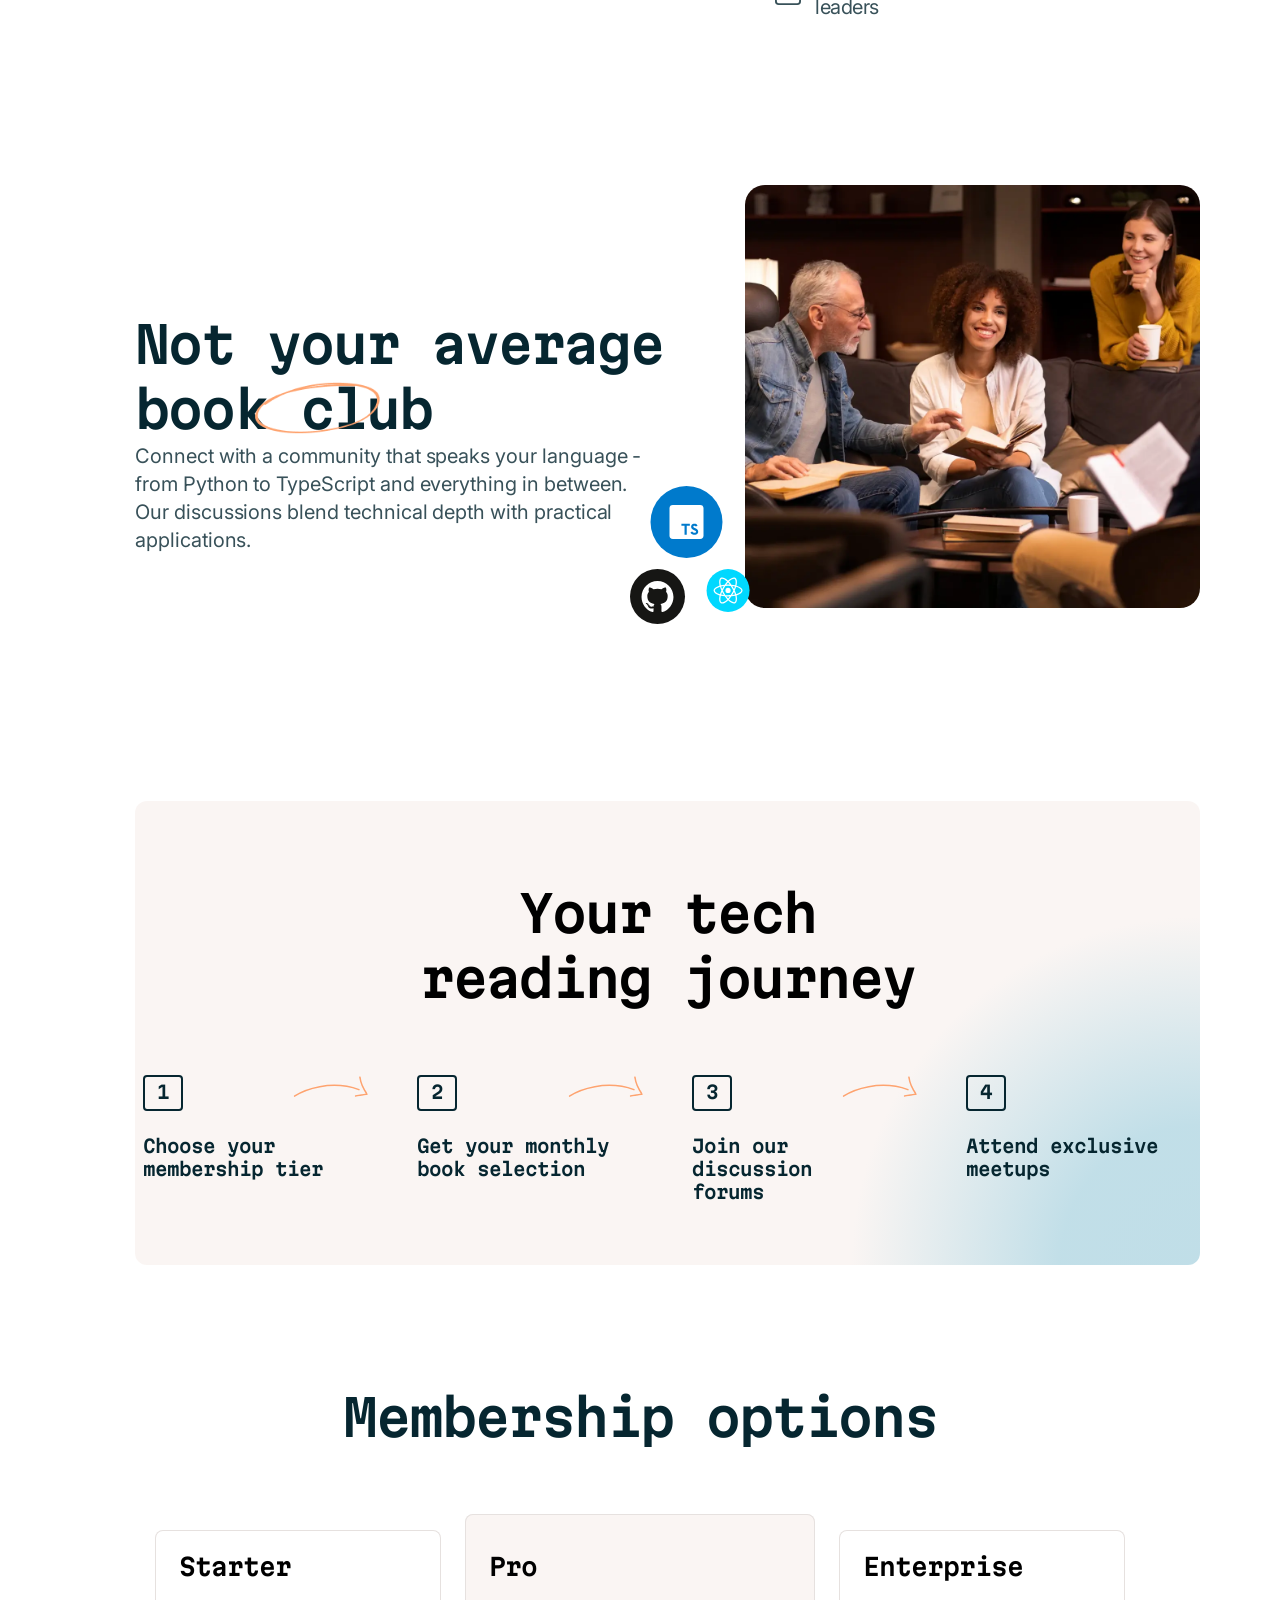
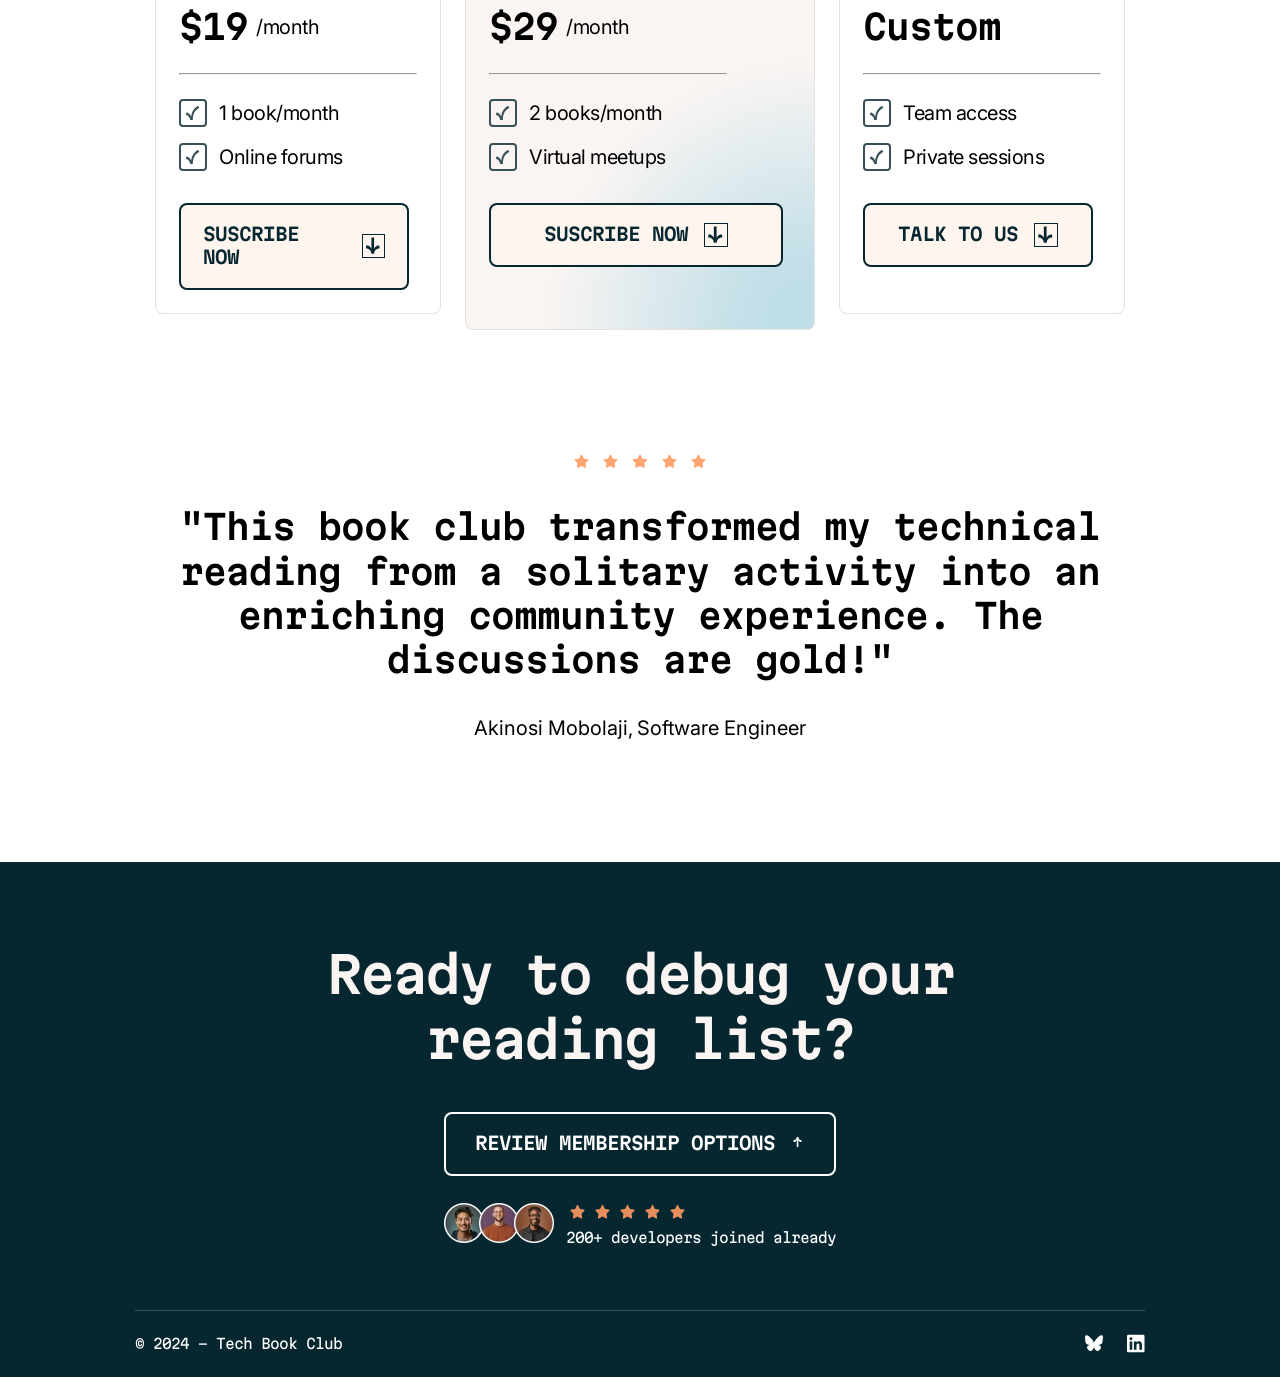
==== commit c1b8dbb4: "Responsiveness commit" ====
--- a/tech-book-club-landing-page/starter-code/index.html
+++ b/tech-book-club-landing-page/starter-code/index.html
@@ -12,325 +12,518 @@
     />
     <title>Frontend Mentor | Tech book club</title>
     <link rel="stylesheet" href="../styles.css" />
+    <link rel="stylesheet" href="../queries.css" />
   </head>
   <body>
-    <div class="container">
-      <div class="section1">
-        <div class="nav">
-          <div class="nav-elements">
-            <div class="nav-img-container">
-              <img src="./assets/images/Vector.png" alt="Vector.png" />
-            </div>
-            <ul>
-              <li><a href="">Tech</a></li>
-              <li><a href="">Book</a></li>
-              <li><a href="">Club</a></li>
+    <main class="main">
+      <header class="header">
+        <div class="container">
+          <a class="logo" href="#">
+            <img
+              src="./assets/images/Vector.png"
+              class="nav-logo"
+              alt="Vector.png"
+            />
+          </a>
+          <div class="main-nav">
+            <ul class="main-nav-list">
+              <li><a href="#">Tech</a></li>
+              <li><a href="#">Book</a></li>
+              <li><a href="#">Club</a></li>
             </ul>
           </div>
         </div>
-
-        <div class="section1-hero-container">
+        <div class="grid">
           <div class="content-container">
-            <h2>Join the ultimate tech book club</h2>
-            <p>
-              Turn your reading time into learning time with fellow tech
-              enthusiasts. Get curated recommendations, join vibrant
-              discussions, and level up your skills one chapter at a time.
-            </p>
-
-            <button>
-              <a href="#memberships" title="Review membership options">
-                Review membership options
+            <div class="text-container">
+              <h1 class="primary-heading">
+                Join the<br />
+                ultimate tech<br />
+                book club
+              </h1>
+              <p class="description">
+                Turn your reading time into learning<br
+                  class="description-break-mobile"
+                />
+                time with fellow tech enthusiasts. Get<br
+                  class="description-break-mobile"
+                />
+                curated recommendations, join<br
+                  class="description-break-mobile"
+                />
+                vibrant discussions, and level up your<br
+                  class="description-break-mobile"
+                />
+                skills one chapter at a time.
+              </p>
+            </div>
+
+            <div class="call-to-action-container">
+              <button class="primary-button">
+                <a href="#memberships" title="Review membership options">
+                  Review membership options
+                </a>
                 <img
                   src="./assets/images/icon-arrow-down.svg"
                   alt="arrow-down-image.svg"
                 />
-              </a>
-            </button>
-
-            <div class="section1-hero-container-img1">
-              <img
-                src="./assets/images/image-avatars.webp"
-                alt="image-avatars"
-              />
-              <div class="section1-image-text">
-                <img src="./assets/images/icon-star.svg" alt="" />
-                <img src="./assets/images/icon-star.svg" alt="" />
-                <img src="./assets/images/icon-star.svg" alt="" />
-                <img src="./assets/images/icon-star.svg" alt="" />
-                <img src="./assets/images/icon-star.svg" alt="" />
-                <div class="section1-small">
-                  <small>200+ developers joined already</small>
-                </div>
-              </div>
-            </div>
-          </div>
-
-          <div class="hero-image-1">
-            <div class="section1-hero-container-img2"></div>
-          </div>
-        </div>
-      </div>
-
-      <div class="hero-section2">
-        <div class="hero-section2-img">
-          <div class="hero-section2-img1"></div>
-        </div>
-        <div class="hero-section2-text">
-          <h2>
-            Read together,<br />
-            grow together
-          </h2>
-          <div class="checkbox-container">
-            <div class="checkbox-container-div">
-              <img src="./assets/images/icon-check.svg" alt="" />
-              <p>Monthly curated tech reads selected by industry experts</p>
-            </div>
-            <div class="checkbox-container-div">
-              <img src="./assets/images/icon-check.svg" alt="" />
-              <p>Virtual and in-person meetups for deep-dive discussions</p>
-            </div>
-            <div class="checkbox-container-div">
-              <img src="./assets/images/icon-check.svg" alt="" />
-              <p>Early access to new tech book releases</p>
-            </div>
-            <div class="checkbox-container-div">
-              <img src="./assets/images/icon-check.svg" alt="" />
-              <p>Author Q&A sessions with tech thought leaders</p>
-            </div>
-          </div>
-        </div>
-      </div>
-
-      <div class="hero-section3">
-        <div class="hero-section3-text">
-          <h2>
-            Not your average<br />
-            book club
-          </h2>
-          <img
-            src="./assets/images/pattern-circle.png"
-            alt="pattern circle.png"
-          />
-          <p>
-            Connect with a community that speaks your language -<br />
-            from <span>Python</span> to <span>TypeScript</span> and everything
-            in between. Our<br />discussions blend technical depth with
-            practical<br />
+              </button>
+
+              <div class="component-total-testimonial">
+                <div class="testimonial-image">
+                  <img
+                    src="./assets/images/image-avatars.webp"
+                    alt="image-avatars"
+                  />
+                </div>
+                <div class="rating-container">
+                  <div class="stars-container">
+                    <img src="./assets/images/icon-star.svg" alt="" />
+                    <img src="./assets/images/icon-star.svg" alt="" />
+                    <img src="./assets/images/icon-star.svg" alt="" />
+                    <img src="./assets/images/icon-star.svg" alt="" />
+                    <img src="./assets/images/icon-star.svg" alt="" />
+                  </div>
+                  <div class="testimonial-text">
+                    <p>
+                      200+ developers joined
+                      <br class="testimonial-text-mobile-break" />already
+                    </p>
+                  </div>
+                </div>
+              </div>
+            </div>
+          </div>
+
+          <div class="hero-image-container">
+            <picture>
+              <source
+                media="(max-width: 23.4375em)"
+                srcset="./assets/images/image-hero-mobile.webp"
+              />
+              <source
+                media="(max-width: 48em)"
+                srcset="./assets/images/image-hero-tablet.webp"
+              />
+              <img
+                src="./assets/images/image-hero-desktop.webp"
+                alt="Boy reading book in the library with friends"
+                class="hero-image"
+              />
+            </picture>
+          </div>
+        </div>
+      </header>
+      <section class="section-2">
+        <div class="container--2">
+          <div class="section-2-img-container">
+            <picture>
+              <source
+                media="(max-width: 23.4375em)"
+                srcset="./assets/images/image-read-together-mobile.webp"
+              />
+              <source
+                media="(max-width: 48em)"
+                srcset="./assets/images/image-read-together-tablet.webp"
+              />
+              <img
+                src="assets/images/image-read-together-desktop.webp"
+                alt="lecturer having an interactive session with students"
+              />
+            </picture>
+          </div>
+
+          <div class="text-container--2">
+            <h1>
+              Read together, <br class="text-container--2-h1-break" />grow
+              together
+            </h1>
+            <div class="features-list">
+              <div class="feature-item">
+                <div class="check">
+                  <img src="assets/images/icon-check.svg" alt="" />
+                </div>
+                <div class="feature-description">
+                  Monthly curated tech reads<br
+                    class="feature-description-break"
+                  />
+                  selected by industry experts
+                </div>
+              </div>
+              <div class="feature-item">
+                <div class="check">
+                  <img src="assets/images/icon-check.svg" alt="" />
+                </div>
+                <div class="feature-description">
+                  Virtual and in-person meetups<br
+                    class="feature-description-break"
+                  />
+                  for deep-dive discussions
+                </div>
+              </div>
+
+              <div class="feature-item">
+                <div class="check">
+                  <img src="assets/images/icon-check.svg" alt="" />
+                </div>
+                <div class="feature-description">
+                  Early access to new tech book<br
+                    class="feature-description-break"
+                  />
+                  releases
+                </div>
+              </div>
+
+              <div class="feature-item">
+                <div class="check">
+                  <img src="assets/images/icon-check.svg" alt="" />
+                </div>
+                <div class="feature-description">
+                  Author Q&A sessions with tech<br
+                    class="feature-description-break"
+                  />
+                  thought leaders
+                </div>
+              </div>
+            </div>
+          </div>
+        </div>
+      </section>
+      <section class="section-3">
+        <div class="text-container--3">
+          <div class="title">
+            Not your<br class="title-break-mobile" />
+            average book<br class="title-break-mobile" />
+            club
+          </div>
+          <p class="description">
+            Connect with a community that speaks your language - from
+            <span>Python</span> to <span>TypeScript</span> and everything in
+            between. Our discussions blend technical depth with practical<br />
             applications.
           </p>
-        </div>
-        <div class="hero-section3-svg">
-          <img src="./assets/images/logos-tech.svg" alt="tech.svgs" />
-        </div>
-        <div class="hero-section3-img">
-          <div class="hero-section3-img1"></div>
-        </div>
-      </div>
-
-      <div class="hero-section4">
-        <div class="hero-section4-heading">
-          <h2>
-            Your tech<br />
-            reading journey
-          </h2>
-        </div>
-
-        <div class="hero-section4-step-container" id="memberships">
-          <div class="hero-section4-step">
-            <p class="step-p">1</p>
-            <img src="./assets/images/pattern-arrow.svg" alt="" />
-            <p>
-              Choose your<br />
-              membership tier
-            </p>
-          </div>
-          <div class="hero-section4-step">
-            <p class="step-p">2</p>
-            <img src="./assets/images/pattern-arrow.svg" alt="" />
-            <p>
-              Get your monthly<br />
-              book selection
-            </p>
-          </div>
-          <div class="hero-section4-step">
-            <p class="step-p">3</p>
-            <img src="./assets/images/pattern-arrow.svg" alt="" />
-            <p>
-              Join our discussion<br />
-              forums
-            </p>
-          </div>
-          <div class="hero-section4-step">
-            <p class="step-p">4</p>
-            <p>
-              Attend exclusive<br />
-              meetups
-            </p>
-          </div>
-        </div>
-      </div>
-
-      <div class="membership-options-container">
-        <div class="membership-option-heading">
-          <h2>Membership options</h2>
-        </div>
-        <div class="membership-option-cards">
-          <div class="option-card1">
-            <div class="option-details1">
-              <h3>Starter</h3>
-              <p><span>$19</span>/month</p>
-              <hr />
+
+          <img src="assets/images/pattern-circle.png" alt="" />
+        </div>
+        <div class="section-3-img-container">
+          <picture>
+            <source
+              media="(max-width: 23.44em)"
+              srcset="./assets/images/image-not-average-mobile.webp"
+            />
+            <source
+              media="(max-width: 48em)"
+              srcset="./assets/images/image-not-average-tablet.webp"
+            />
+            <img src="assets/images/image-not-average-desktop.webp" alt="" />
+          </picture>
+        </div>
+        <div class="technologies-logo">
+          <img src="assets/images/logos-tech.svg" alt="technologies-logo" />
+        </div>
+      </section>
+
+      <section class="section-reading-journey">
+        <div class="reading-journey-container">
+          <div class="reading-journey-title">
+            Your tech <br class="reading-journey-title-break" />reading
+            <br class="reading-journey-title-break-tablet" />journey
+          </div>
+          <div class="step-container">
+            <div class="step">
+              <div class="step-number-container">
+                <p class="step-number">1</p>
+              </div>
+              <div class="step-description">
+                <p>
+                  Choose your <br class="step-description-p-break" />
+                  membership tier
+                </p>
+              </div>
+              <div class="arrow">
+                <img src="assets/images/pattern-arrow.svg" alt="" />
+              </div>
+            </div>
+            <div class="step">
+              <div class="step-number-container">
+                <p class="step-number">2</p>
+              </div>
+              <div class="step-description">
+                <p>
+                  Get your monthly<br class="step-description-p-break" />
+                  book selection
+                </p>
+              </div>
+              <div class="arrow">
+                <img src="assets/images/pattern-arrow.svg" alt="" />
+              </div>
+            </div>
+            <div class="step">
+              <div class="step-number-container">
+                <p class="step-number">3</p>
+              </div>
+              <div class="step-description">
+                <p>
+                  Join our discussion<br class="step-description-p-break" />
+                  forums
+                </p>
+              </div>
+              <div class="arrow">
+                <img src="assets/images/pattern-arrow.svg" alt="" />
+              </div>
+            </div>
+            <div class="step">
+              <div class="step-number-container">
+                <p class="step-number">4</p>
+              </div>
+              <div class="step-description">
+                <p>
+                  Attend exclusive <br class="step-description-p-break" />
+                  meetups
+                </p>
+              </div>
+            </div>
+          </div>
+        </div>
+      </section>
+
+      <section class="membership-options">
+        <div class="title">
+          Membership <br class="membership-options-title-break-mobile" />options
+        </div>
+
+        <div class="options-container">
+          <div class="option-card-sm">
+            <div class="option-details">
+              <p class="option-name">Starter</p>
+              <div class="price-container">
+                <div class="price">$19</div>
+                <div class="price-duration">/month</div>
+              </div>
+              <hr class="divider" />
               <div class="features-container">
-                <img
-                  src="./assets/images/icon-check.svg"
-                  alt="icon-check.svg"
-                />
-                <p>1 book/month</p>
-              </div>
+                <div class="feature-item--2">
+                  <div class="check">
+                    <img src="./assets/images/icon-check.svg" alt="" />
+                  </div>
+                  <div class="feature-text">
+                    <p>1 book/month</p>
+                  </div>
+                </div>
+                <div class="feature-item--2">
+                  <div class="check">
+                    <img src="./assets/images/icon-check.svg" alt="" />
+                  </div>
+                  <div class="feature-text">
+                    <p>Online forums</p>
+                  </div>
+                </div>
+              </div>
+            </div>
+            <div class="primary-button">
+              <a href="#">Suscribe now</a>
+              <img
+                src="assets/images/icon-arrow-down.svg"
+                alt="Arrow down svg"
+              />
+            </div>
+          </div>
+          <div class="option-card-lg">
+            <div class="option-details">
+              <div class="option-name">Pro</div>
+              <div class="price-container">
+                <div class="price">$29</div>
+                <div class="price-duration">/month</div>
+              </div>
+              <hr class="divider" />
               <div class="features-container">
-                <img
-                  src="./assets/images/icon-check.svg"
-                  alt="icon-check.svg"
-                />
-                <p>Online forums</p>
-              </div>
-            </div>
-            <div class="option-button1">
-              <button>Subscribe now</button>
-            </div>
-          </div>
-          <div class="option-card2">
-            <div class="option-details2">
-              <h3>Pro</h3>
-              <p><span>$29</span>/month</p>
-              <hr />
+                <div class="feature-item--2">
+                  <div class="check">
+                    <img src="./assets/images/icon-check.svg" alt="" />
+                  </div>
+                  <div class="feature-text">
+                    <p>2 books/month</p>
+                  </div>
+                </div>
+                <div class="feature-item--2">
+                  <div class="check">
+                    <img src="./assets/images/icon-check.svg" alt="" />
+                  </div>
+                  <div class="feature-text">
+                    <p>Virtual meetups</p>
+                  </div>
+                </div>
+              </div>
+            </div>
+            <div class="primary-button">
+              <a href="#">Suscribe now</a>
+              <img
+                src="assets/images/icon-arrow-down.svg"
+                alt="Arrow down svg"
+              />
+            </div>
+          </div>
+          <div class="option-card-sm">
+            <div class="option-details">
+              <div class="option-name">Enterprise</div>
+              <div class="price-container">
+                <div class="price">Custom</div>
+              </div>
+              <hr class="divider" />
               <div class="features-container">
-                <img
-                  src="./assets/images/icon-check.svg"
-                  alt="icon-check.svg"
-                />
-                <p>2 books/month</p>
-              </div>
-              <div class="features-container">
-                <img
-                  src="./assets/images/icon-check.svg"
-                  alt="icon-check.svg"
-                />
-                <p>Virtual meetups</p>
-              </div>
-            </div>
-            <div class="option-button2">
-              <button>Subscribe now</button>
-            </div>
-          </div>
-          <div class="option-card3">
-            <div class="option-details3">
-              <h3>Enterprise</h3>
-              <p>Custom</p>
-              <hr />
-              <div class="features-container">
-                <img
-                  src="./assets/images/icon-check.svg"
-                  alt="icon-check.svg"
-                />
-                <p>Team access</p>
-              </div>
-              <div class="features-container">
-                <img
-                  src="./assets/images/icon-check.svg"
-                  alt="icon-check.svg"
-                />
-                <p>Private sessions</p>
-              </div>
-            </div>
-            <div class="option-button3">
-              <button>Talk to us</button>
-            </div>
-          </div>
-        </div>
-      </div>
-
-      <div class="testimonials-container">
-        <div class="rating-container-1">
-          <img src="./assets/images/icon-star.svg" alt="star-image.png" />
-          <img src="./assets/images/icon-star.svg" alt="star-image.png" />
-          <img src="./assets/images/icon-star.svg" alt="star-image.png" />
-          <img src="./assets/images/icon-star.svg" alt="star-image.png" />
-          <img src="./assets/images/icon-star.svg" alt="star-image.png" />
-        </div>
-
+                <div class="feature-item--2">
+                  <div class="check">
+                    <img src="./assets/images/icon-check.svg" alt="" />
+                  </div>
+                  <div class="feature-text">
+                    <p>Team access</p>
+                  </div>
+                </div>
+                <div class="feature-item--2">
+                  <div class="check">
+                    <img src="./assets/images/icon-check.svg" alt="" />
+                  </div>
+                  <div class="feature-text">
+                    <p>Private sessions</p>
+                  </div>
+                </div>
+              </div>
+            </div>
+            <div class="primary-button">
+              <a href="#">Talk to us</a>
+              <img
+                src="assets/images/icon-arrow-down.svg"
+                alt="Arrow down svg"
+              />
+            </div>
+          </div>
+        </div>
+      </section>
+
+      <section class="testimonials">
+        <div class="rating-container--2">
+          <img
+            src="assets/images/icon-star.svg"
+            alt="star-image"
+            class="stars"
+          />
+          <img
+            src="assets/images/icon-star.svg"
+            alt="star-image"
+            class="stars"
+          />
+          <img
+            src="assets/images/icon-star.svg"
+            alt="star-image"
+            class="stars"
+          />
+          <img
+            src="assets/images/icon-star.svg"
+            alt="star-image"
+            class="stars"
+          />
+          <img
+            src="assets/images/icon-star.svg"
+            alt="star-image"
+            class="stars"
+          />
+        </div>
         <div class="testimonial-content">
           <div class="testimonial-text">
-            <h3>
-              "This book club transformed my<br />
-              technical reading from a<br />
-              solitary activity into an<br />enriching community<br />
-              experience. The discussions<br />
-              are gold!"
-            </h3>
-            <p>Akinosi Mobolaji, Software Engineer</p>
-          </div>
-        </div>
-      </div>
-
-      <div class="footer-container">
+            "This book club<br class="testimonial-text-break-mobile" />
+            transformed my <br class="testimonial-text-break-tablet" /><br
+              class="testimonial-text-break-mobile"
+            />technical
+            <br class="testimonial-text-desktop-break" />
+            reading<br class="testimonial-text-break-mobile" />
+            from a<br class="testimonial-text-break-tablet" />
+            solitary<br class="testimonial-text-break-mobile" />
+            activity into an<br class="testimonial-text-break-mobile" />
+            <br class="testimonial-text-break-tablet" /><br
+              class="testimonial-text-desktop-break"
+            />
+            enriching community<br class="testimonial-text-break-tablet" /><br
+              class="testimonial-text-break-mobile"
+            />
+            experience. The <br class="testimonial-text-desktop-break" /><br
+              class="testimonial-text-break-mobile"
+            />
+            discussions<br class="testimonial-text-break-tablet" />
+            are<br class="testimonial-text-break-mobile" />
+            gold!"
+          </div>
+          <div class="author-info">Akinosi Mobolaji, Software Engineer</div>
+        </div>
+      </section>
+
+      <section class="section-footer">
         <div class="main-content-container">
-          <div class="main-heading-container">
-            <h2>Ready to debug your reading list?</h2>
-          </div>
-
-          <div class="call-to-action-container">
-            <div class="call-to-action-button">
-              <button>
-                Review membership options
+          <div class="main-heading">
+            Ready to debug<br class="main-heading-break-mobile" />
+            your reading<br class="main-heading-break-mobile" />
+            list?
+          </div>
+          <div class="call-to-action-container--2">
+            <a href="#" class="alternate-button">
+              <div class="alternate-button-text">Review membership options</div>
+              <div class="arrow-up">
                 <img
-                  src="./assets/images/icon-arrow-up.svg"
-                  alt="arrow-up-picture.svg"
-                />
-              </button>
-            </div>
-            <div class="component-total-testimonial">
-              <div class="testimonial-image">
+                  src="assets/images/icon-arrow-up.svg"
+                  alt="arrow up image"
+                />
+              </div>
+            </a>
+            <div class="component_total-testimonial">
+              <div class="testimonial-images">
                 <img
-                  src="./assets/images/image-avatars.webp"
-                  alt="people-images"
-                />
-              </div>
-              <div class="rating-container-2">
+                  src="assets/images/image-avatars.webp"
+                  alt="image avatars"
+                />
+              </div>
+              <div class="rating-container">
                 <div class="stars-container">
-                  <img src="./assets/images/icon-star.svg" alt="a-star-svg" />
-                  <img src="./assets/images/icon-star.svg" alt="a-star-svg" />
-                  <img src="./assets/images/icon-star.svg" alt="a-star-svg" />
-                  <img src="./assets/images/icon-star.svg" alt="a-star-svg" />
-                  <img src="./assets/images/icon-star.svg" alt="a-star-svg" />
-                </div>
-                <small>200+ developers joined already</small>
-              </div>
-            </div>
-          </div>
-        </div>
-
-        <div class="footer-content-container">
-          <div class="footer-text-container">
-            <p>© 2024 - Tech Book Club</p>
-          </div>
-          <div class="social-media-container">
-            <div class="social-media-icon-container">
-              <img
-                src="./assets/images/logo-bluesky.svg"
-                alt="a-butterfly-svg"
-              />
-            </div>
-            <div class="social-media-text">
-              <img
-                src="./assets/images/logo-linkedin.svg"
+                  <div class="star-image-container">
+                    <img src="assets/images/icon-star.svg" alt="star svg" />
+                  </div>
+                  <div class="star-image-container">
+                    <img src="assets/images/icon-star.svg" alt="star svg" />
+                  </div>
+                  <div class="star-image-container">
+                    <img src="assets/images/icon-star.svg" alt="star svg" />
+                  </div>
+                  <div class="star-image-container">
+                    <img src="assets/images/icon-star.svg" alt="star svg" />
+                  </div>
+                  <div class="star-image-container">
+                    <img src="assets/images/icon-star.svg" alt="star svg" />
+                  </div>
+                </div>
+                <div class="testimonial-text--2">
+                  200+ developers joined<br
+                    class="testimonial-text--2-break-mobile"
+                  />
+                  already
+                </div>
+              </div>
+            </div>
+          </div>
+        </div>
+        <div class="footer-content">
+          <div class="footer-content-container">
+            <div class="footer-text">© 2024 - Tech Book Club</div>
+            <div class="social-media-container">
+              <img
+                src="assets/images/logo-bluesky.svg"
+                alt="bluesky-logo-svg"
+              />
+              <img
+                src="assets/images/logo-linkedin.svg"
                 alt="linkedin-logo-svg"
               />
             </div>
           </div>
         </div>
-      </div>
-    </div>
+      </section>
+    </main>
   </body>
 </html>
--- a/tech-book-club-landing-page/styles.css
+++ b/tech-book-club-landing-page/styles.css
@@ -29,64 +29,793 @@
   font-style: normal;
 }
 
+html {
+  font-size: 62.5%;
+}
+
+.main {
+  display: flex;
+  flex-direction: column;
+  gap: 12rem;
+}
+
+.header {
+  display: flex;
+  flex-direction: column;
+  gap: 8.0rem;
+  padding: 3.2rem 8rem 13.5rem 13.5rem;
+  background: radial-gradient(
+    circle at bottom right,
+    rgba(156, 203, 218, 0.637) 0%,
+    rgba(156, 203, 218, 0.623) 12%,
+    #faf5f3 30%,
+    #faf5f3 100%
+  );
+}
 .container {
-  max-width: 1440px;
-  margin: 0 auto;
-}
-
-.section1 {
-  max-width: 100%;
-  padding: 32px 135px 80px 135px;
-}
-
-.nav {
-  max-width: 1184.06px;
-  width: 100%;
-  display: block;
-  margin-bottom: 80px;
-}
-
-.nav-elements {
-  display: flex;
-  justify-content: flex-start;
-  align-items: center;
-}
-
-.nav-img-container {
-  margin-right: 5px;
-}
-
-.nav-img-container img {
-  max-width: 31px;
-  width: 100%;
-  height: 36px;
-  border-radius: 16px;
-  background-color: black;
-}
-
-.nav .nav-elements ul {
-  display: flex;
-  list-style-type: none;
-}
-
-.nav-elements ul li {
-  margin-right: 5px;
-}
-
-.nav-elements ul li:nth-of-type(3) {
-  margin-right: 0;
-}
-
-.nav-elements ul li a {
+  max-width: 118.406rem;
+  display: flex;
+  gap: 1.4rem;
+}
+
+.logo {
+  margin-right: 1.4rem;
+  background-color: #062630;
+}
+
+.nav-logo {
+  max-width: 3.086rem;
+  max-height: 3.6rem;
+  fill: #062630;
+  stroke: #ff9a60;
+}
+
+.main-nav {
+  width: 100%;
+  margin: 0.5rem 0;
+}
+.main-nav-list {
+  display: flex;
+  gap: 0.5rem;
+  list-style: none;
   text-decoration: none;
   color: #062630;
 }
 
+.main-nav-list li {
+
+}
+
+.main-nav-list li a {
+  font-family: "Fira Code", monospace;
+  font-weight: 600;
+  font-size: 2.0rem;
+  text-decoration: none;
+  color: #062630;
+}
+
+.grid {
+  max-width: 117.4rem;
+  width: 100%;
+  display: grid;
+  gap: 6.4rem;
+  grid-template-columns: 1fr 1fr;
+}
+
+.content-container {
+  max-width: 57rem;
+  align-self: center;
+
+  display: flex;
+  flex-direction: column;
+  gap: 3.2rem;
+}
+
+.text-container {
+  display: flex;
+  flex-direction: column;
+  gap: 2.4rem;
+}
+
+.primary-heading {
+  font-family: "Martian Mono", monospace;
+  font-weight: 600;
+  font-size: 6.2rem;
+  line-height: 1.2;
+  letter-spacing: -0.2rem;
+}
+
+.description {
+  font-family: "Inter", sans-serif;
+  font-weight: 400;
+  font-size: 2rem;
+  line-height: 1.4;
+  letter-spacing: -0.05rem;
+  color: var(--neutral-700);
+}
+
+.description-break-mobile{
+  display: none;
+}
+
+.call-to-action-container {
+  display: flex;
+  flex-direction: column;
+  gap: 2rem;
+
+  max-width: fit-content;
+}
+
+.primary-button {
+  padding: 2rem 2.4rem;
+  background-color: #fff5ef;
+  /* border: 2px dotted #062630; */
+  box-shadow: inset 0 0 0 2px #062630;
+  border-radius: 8px;
+  text-transform: uppercase;
+  margin-right: 0.8rem;
+
+  display: flex;
+  justify-content: center;
+  align-items: center;
+  gap: 1.6rem;
+}
+
+.primary-button a {
+  font-family: "Martian mono", monospace;
+  line-height: 1.3;
+  letter-spacing: -0.1rem;
+  font-weight: 600;
+  font-size: 1.8rem;
+  text-decoration: none;
+  color: #062630;
+}
+
+.primary-button img {
+  box-shadow: inset 0 0 0 1px #062630;
+  max-width: 2.4rem;
+  max-height: 2.4rem;
+}
+
+.component-total-testimonial {
+  display: flex;
+  gap: 1.2rem;
+}
+
+.testimonial-image {
+  display: flex;
+  max-width: 11rem;
+  max-height: 4rem;
+}
+
+.testimonial-image img {
+  width: 100%;
+  height: 100%;
+}
+
+.rating-container {
+  display: flex;
+  flex-direction: column;
+  gap: 0.04rem;
+
+  width: max-content;
+}
+
+.stars-container img {
+  max-width: 2.4rem;
+  max-height: 2.4rem;
+}
+
+.testimonial-text p {
+  font-family: "Martian mono", monospace;
+  font-size: 1.4rem;
+  line-height: 1.2;
+  letter-spacing: -0.1rem;
+  font-weight: 400;
+}
+
+.testimonial-text-break-mobiled{
+  display: none;
+}
+.testimonial-text-break-tablet{
+  display: none;
+}
+.hero-image-container {
+  max-width: 54rem;
+  max-height: 60.6rem;
+  width: 100%;
+}
+.hero-image {
+  max-width: 100%;
+  max-height: 100%;
+  object-fit: cover;
+  
+  border-radius: 8px;
+  display: block;
+}
+
+.section-2 {
+  padding-right: 8rem;
+  padding-left: 13.5rem;
+}
+
+.container--2 {
+  display: flex;
+  gap: 8rem;
+}
+
+.section-2-img-container {
+  max-width: 56rem;
+  max-height: 52rem;
+  border-radius: 20px;
+}
+
+.section-2-img-container img {
+  width: 100%;
+  height: auto;
+  border-radius: 20px;
+  display: block;
+}
+
+.text-container--2 {
+  max-width: 53rem;
+  flex: 1;
+
+  display: flex;
+  flex-direction: column;
+  gap: 3.4rem;
+
+  margin-top: 4.4rem;
+  margin-bottom: 4.4rem;
+}
+
+.text-container--2 h1 {
+  max-width: 53rem;
+  font-family: "Martian Mono", monospace;
+  font-size: 5rem;
+  font-weight: 600;
+  line-height: 1.3;
+  letter-spacing: -0.2rem;
+  color: #062630;
+}
+
+
+
+
+
+.features-list {
+  max-width: 43.1rem;
+  color: #385159;
+
+  display: flex;
+  flex-direction: column;
+  gap: 2.4rem;
+}
+
+.feature-item {
+  display: flex;
+  align-items: center;
+  gap: 1.4rem;
+  max-width: 100%;
+  width: 100%;
+}
+
+.check {
+  max-width: 2.8rem;
+  max-height: 2.8rem;
+}
+
+.check img {
+  width: 100%;
+  height: 100%;
+}
+.feature-description {
+  font-family: "Inter", sans-serif;
+  font-size: 2rem;
+  font-weight: 400;
+  line-height: 1.4;
+  letter-spacing: -0.05rem;
+}
+
+.feature-description-break{
+  display: none;
+}
+
+.section-3 {
+  display: flex;
+  gap: 8rem;
+  padding-right: 8rem;
+  padding-left: 13.5rem;
+  position: relative;
+}
+
+.text-container--3 {
+  margin-top: 12.7rem;
+  margin-bottom: 12.7rem;
+  max-width: 53rem;
+  position: relative;
+}
+
+.title {
+  font-family: "Martian Mono", monospace;
+  font-size: 5rem;
+  font-weight: 600;
+  line-height: 1.3;
+  letter-spacing: -0.2rem;
+  color: #062630;
+}
+
+.title-break-mobile{
+  display: none;
+}
+
+.description {
+  font-family: "Inter", sans-serif;
+  font-size: 2rem;
+  line-height: 1.4;
+  letter-spacing: -0.005rem;
+  color: #385159;
+}
+
+.text-container--3 img {
+  max-width: 12.5rem;
+  max-height: 15.89rem;
+  position: absolute;
+  top: 28.93%;
+  left: 22.64%;
+}
+.section-3-img-container {
+  max-width: 56rem;
+  max-height: 52rem;
+}
+
+.section-3-img-container img {
+  width: 100%;
+  height: auto;
+  border-radius: 20px;
+}
+
+.technologies-logo {
+  position: absolute;
+  top: 60.68%;
+  left: 49.22%;
+  max-width: 11.956rem;
+  max-height: 13.8rem;
+}
+
+.technologies-logo img {
+  width: 100%;
+  height: 100%;
+}
+
+.section-reading-journey {
+  padding-right: 8rem;
+  padding-left: 13.5rem;
+}
+
+.reading-journey-container {
+  padding-top: 8rem;
+  padding-bottom: 8rem;
+  background: radial-gradient(
+    circle at bottom right,
+    rgba(156, 203, 218, 0.637) 0%,
+    rgba(156, 203, 218, 0.623) 12%,
+    #faf5f3 30%,
+    #faf5f3 100%
+  );
+
+  border-radius: 1.2rem;
+
+  display: flex;
+  flex-direction: column;
+  align-items: center;
+  gap: 6.4rem;
+}
+
+.reading-journey-title {
+  max-width: 51.2rem;
+  font-family: "Martian Mono", monospace;
+  font-size: 5rem;
+  font-weight: 600;
+  line-height: 1.3;
+  letter-spacing: -0.2rem;
+  text-align: center;
+}
+
+.reading-journey-title .reading-journey-title-break-tablet{
+  display: none;
+}
+
+.step-container {
+  max-width: 105rem;
+  width: 100%;
+  max-height: 11.002rem;
+  color: #062630;
+
+  display: flex;
+  gap: 4.8rem;
+}
+
+.step {
+  display: flex;
+  gap: 2.4rem;
+  flex-direction: column;
+  justify-content: start;
+  position: relative;
+  flex: 1;
+}
+
+.step-number-container {
+  max-width: 4rem;
+  max-height: 4rem;
+  border-radius: 4px;
+  padding-top: 0.4rem;
+  padding-bottom: 0.4rem;
+  border: 2px solid #062630;
+  box-shadow: inset 0 0 0 #062630;
+  text-align: center;
+}
+
+.step-number {
+  font-family: "Martian Mono", monospace;
+  font-size: 1.8rem;
+  font-weight: 600;
+  line-height: 1.3;
+  letter-spacing: -0.1rem;
+}
+
+.step-description {
+  font-family: "Martian Mono", monospace;
+  font-size: 1.8rem;
+  font-weight: 600;
+  line-height: 1.3;
+  letter-spacing: -0.1rem;
+}
+.arrow {
+  max-width: 7.674rem;
+  max-height: 2.051rem;
+
+  position: absolute;
+  top: 0;
+  right: 0;
+}
+
+.arrow img {
+  width: 100%;
+  height: 100%;
+}
+
+.membership-options {
+  display: flex;
+  flex-direction: column;
+  gap: 6.4rem;
+  max-width: 97rem;
+  width: 100%;
+  align-items: center;
+  margin: 0 auto;
+}
+
+.membership-options-title-break-mobile{
+  display: none;
+}
+
+.options-container {
+  display: flex;
+  gap: 2.4rem;
+  width: 100%;
+}
+
+.option-card-sm {
+  display: flex;
+  flex-direction: column;
+  flex: 1;
+  gap: 3.2rem;
+  padding: 2.4rem;
+  box-shadow: inset 0 0 0 1px #e6e1df;
+  border-radius: 8px;
+  background-color: rgba(255, 255, 255, 1);
+  margin-top: 1.6rem;
+  margin-bottom: 1.6rem;
+}
+
+.option-details {
+  display: flex;
+  flex-direction: column;
+  gap: 2.4rem;
+}
+
+.option-name {
+  font-family: "Martian Mono", monospace;
+  font-weight: 600;
+  font-size: 2.4rem;
+  line-height: 1.1;
+  letter-spacing: -0.1rem;
+}
+.price-container {
+  display: flex;
+  gap: 0.8rem;
+  align-items: center;
+}
+
+.price {
+  font-family: "Martian Mono", monospace;
+  font-size: 3.4rem;
+  font-weight: 600;
+  line-height: 1.3;
+  letter-spacing: -0.1rem;
+}
+
+.price-duration {
+  font-family: "Inter", sans-serif;
+  font-size: 2rem;
+  line-height: 1.4;
+  letter-spacing: -0.05rem;
+}
+
+.divider {
+  max-width: 23.8rem;
+  max-height: 0.1rem;
+  width: 100%;
+  height: 100%;
+}
+
+.features-container {
+  display: flex;
+  flex-direction: column;
+  gap: 1.6rem;
+  width: 100%;
+}
+
+.feature-item--2 {
+  display: flex;
+  gap: 1.2rem;
+}
+
+.feature-text {
+  font-family: "Inter", sans-serif;
+  font-size: 2rem;
+  line-height: 1.4;
+  letter-spacing: -0.05rem;
+  font-weight: 400;
+}
+
+.option-card-lg {
+  max-width: 35rem;
+  padding: 4rem 2.4rem;
+  width: 100%;
+
+  display: flex;
+  flex-direction: column;
+  gap: 3.2rem;
+  box-shadow: inset 0 0 0 1px #e6e1df;
+  background: radial-gradient(
+    circle at bottom right,
+    rgba(156, 203, 218, 0.637) 0%,
+    rgba(156, 203, 218, 0.623) 12%,
+    #faf5f3 50%,
+    #faf5f3 100%
+  );
+  border-radius: 8px;
+}
+
+.testimonials {
+  display: flex;
+  flex-direction: column;
+  max-width: 97rem;
+  width: 100%;
+  gap: 3.2rem;
+  margin: 0 auto;
+  text-align: center;
+}
+
+.rating-container--2 {
+  display: flex;
+  gap: 0.6rem;
+  justify-content: center;
+}
+.stars {
+  max-width: 2.4rem;
+  max-height: 2.4rem;
+}
+
+.testimonial-content {
+  display: flex;
+  flex-direction: column;
+  gap: 3.2rem;
+}
+
+.testimonial-text {
+  font-family: "Martian Mono", monospace;
+  font-size: 3.4rem;
+  line-height: 1.3;
+  letter-spacing: -0.1rem;
+  font-weight: 600;
+  text-align: center;
+}
+
+.testimonial-text-break-mobile{
+  display: none;
+}
+
+.testimonial-text-break-tablet{
+  display: none;
+}
+
+.author-info {
+  font-family: "Inter", sans-serif;
+  font-size: 2rem;
+  font-weight: 400;
+  line-height: 1.4;
+  letter-spacing: -0.005rem;
+  text-align: center;
+}
+
+.section-footer {
+  padding: 8rem 13.5rem 0 13.5rem;
+  background-color: #062630;
+  display: flex;
+  flex-direction: column;
+  gap: 6.4rem;
+}
+
+.main-content-container {
+  max-width: 75.3rem;
+  width: 100%;
+  display: flex;
+  flex-direction: column;
+  gap: 4rem;
+  align-items: center;
+  margin: 0 auto;
+}
+
+.main-heading {
+  max-width: 68.5rem;
+  font-family: "Martian Mono", monospace;
+  font-size: 5rem;
+  font-weight: 600;
+  line-height: 1.3;
+  letter-spacing: -0.2rem;
+  text-align: center;
+  color: #faf5f3;
+}
+
+.main-heading-break-mobile{
+  display: none;
+}
+
+.call-to-action-container--2{
+  display: flex;
+  flex-direction: column;
+  gap: 2.4rem;
+  max-width: 100%;
+  max-height: fit-content;
+}
+.alternate-button {
+  text-decoration: none;
+  box-shadow: inset 0 0 0 2px #fff;
+  padding: 2rem 2.4rem;
+  border-radius: 8px;
+
+  display: flex;
+  gap: 1.6rem;
+  align-items: center;
+  justify-content: center;
+}
+
+.alternate-button-text {
+  font-family: "Martian Mono", monospace;
+  font-size: 1.8rem;
+  font-weight: 600;
+  line-height: 1.3;
+  letter-spacing: -0.1rem;
+  color: #fff;
+  text-transform: uppercase;
+}
+
+.arrow-up {
+  max-width: 2.4rem;
+  max-height: 2.4rem;
+}
+
+.arrow-up img {
+  max-width: 1.452rem;
+  max-height: 1.682rem;
+}
+
+.component_total-testimonial {
+  display: flex;
+  align-items: center;
+  gap: 1.2rem;
+}
+
+.testimonial-images {
+  max-width: 11rem;
+  max-height: 4rem;
+}
+
+.testimonial-images img {
+  width: 100%;
+  height: 100%;
+}
+
+.rating-container {
+  display: flex;
+  flex-direction: column;
+  gap: 0.4rem;
+}
+
+.stars-container {
+  max-width: fit-content;
+  width: 100%;
+  display: flex;
+  gap: 0.2rem;
+}
+
+.star-image-container{
+  max-width: 2.8rem;
+  width: 100%;
+  max-height: 2.8rem;
+  height: 100%;
+}
+
+.stars-image-container img {
+  max-width: 1.706rem;
+  width: 100%;
+
+  max-height: 1.634rem;
+  height: 100%;
+}
+
+.testimonial-text--2 {
+  font-family: "Martian Mono", monospace;
+  font-size: 1.4rem;
+  line-height: 1.2;
+  letter-spacing: -0.1rem;
+  color: #fff;
+}
+
+.testimonial-text--2-break-mobile{
+  display: none;
+}
+
+.footer-content{
+  max-width: 117.0rem;
+  box-shadow: inset 0 1px 0 0 #385159;
+
+  max-height: fit-content;
+  padding: 2.4rem 0;
+
+}
+.footer-content-container{
+  display: flex;
+  align-items: center;
+  width: 100%;
+}
+
+.footer-text{
+  font-family: "Martian Mono", monospace;
+  font-weight: 400;
+  font-size: 1.4rem;
+  line-height: 1.2;
+  letter-spacing: -0.1rem;
+  color: #fff;
+  margin-right: auto;
+}
+
+.social-media-container{
+  display: flex;
+  gap: 2.4rem;
+}
+
+.social-media-container img{
+  max-width: 1.8rem;
+  max-height: 2.2rem;
+}
+/* 
 .section1-hero-container {
   display: flex;
   justify-content: center;
   align-items: center;
-  
 }
 
 .section1-hero-container .content-container {
@@ -111,19 +840,9 @@
   background-clip: text;
   -webkit-text-fill-color: transparent;
   margin-bottom: 24px;
-}
-
-.content-container p {
-  font-family: "Inter", sans-serif;
-  width: 100%;
-  color: var(--neutral-700);
-  font-size: 20px;
-  line-height: 140%;
-  letter-spacing: -0.5px;
-  margin-bottom: 32px;
-}
-
-.content-container button {
+} */
+
+/* .content-container button {
   text-align: center;
   padding: 20px 24px;
   border-radius: 8px;
@@ -142,17 +861,16 @@
 }
 
 .content-container button a {
-    display: flex;
-    justify-content: center;
-    align-items: center;
-    font-family: "Martian mono", monospace;
-    font-size: 18px;
-    font-weight: 600;
-    letter-spacing: -1px;
-    line-height: 130%;
-    color: var(--neutral-900);
-    text-decoration: none;
-
+  display: flex;
+  justify-content: center;
+  align-items: center;
+  font-family: "Martian mono", monospace;
+  font-size: 18px;
+  font-weight: 600;
+  letter-spacing: -1px;
+  line-height: 130%;
+  color: var(--neutral-900);
+  text-decoration: none;
 }
 
 .content-container button:hover {
@@ -168,8 +886,8 @@
   outline-offset: 4px;
 }
 
-.content-container button a:visited{
-    color: var(--neutral-900);
+.content-container button a:visited {
+  color: var(--neutral-900);
 }
 
 button a img {
@@ -196,7 +914,7 @@
   text-align: left;
   margin-bottom: 57.5px;
 }
-.hero-image-1{
+.hero-image-1 {
   max-width: 540px;
   width: 100%;
 }
@@ -223,1296 +941,4 @@
   line-height: 120%;
   letter-spacing: -1px;
   color: var(--neutral-700);
-}
-
-.hero-section2 {
-  display: flex;
-  align-items: center;
-  max-width: 1170px;
-  margin: 120px auto 120px auto;
-}
-.hero-section2-img {
-  display: flex;
-  justify-content: center;
-}
-
-.hero-section2-img .hero-section2-img1 {
-  background: url(./starter-code/assets/images/image-read-together-desktop.webp);
-  background-size: cover;
-  background-position: center;
-  width: 560px;
-  height: 520px;
-  border-radius: 20px;
-}
-
-.hero-section2-text {
-  margin-left: 80px;
-}
-
-.hero-section2-text h2 {
-  font-family: "Martian mono", monospace;
-  font-size: 50px;
-  line-height: 130%;
-  letter-spacing: -2px;
-  font-weight: 600;
-  margin-bottom: 34px;
-}
-
-
-.checkbox-container {
-  width: 431px;
-}
-
-.checkbox-container-div {
-  display: flex;
-  align-items: center;
-  font-family: "Inter", sans-serif;
-  font-size: 20px;
-  line-height: 140%;
-  letter-spacing: -0.5px;
-  font-weight: 400;
-  margin-bottom: 24px;
-}
-
-.checkbox-container-div img {
-  margin-right: 14px;
-}
-
-.hero-section3 {
-  display: flex;
-  align-items: center;
-  position: relative;
-  max-width: 1170px;
-  margin: 120px auto 120px auto;
-}
-
-.hero-section3-text {
-  position: relative;
-  width: 530px;
-}
-
-.hero-section3-text h2 {
-  font-family: "Martian mono", monospace;
-  font-size: 50px;
-  line-height: 130%;
-  letter-spacing: -2px;
-  font-weight: 600;
-}
-.hero-section3-text p {
-  font-family: "Inter", sans-serif;
-  font-size: 20px;
-  line-height: 140%;
-  letter-spacing: -0.5px;
-  color: var(--neutral-700);
-  width: 540px;
-}
-
-.hero-section3-text p br{
-    display: block;
-}
-
-.hero-section3-text p span {
-  color: var(--neutral-900);
-}
-
-.hero-section3-text img {
-  position: absolute;
-  /* width: 68.06px;
-    height: 158.9px; */
-  top: 55px;
-  left: 110px;
-}
-
-.hero-section3-svg {
-  position: absolute;
-  width: 119.56px;
-  height: 138px;
-  left: 530px;
-  top: 351px;
-}
-
-.hero-section3-img {
-  /* width: 800px;
-  height: 533px; */
-  display: flex;
-  justify-content: center;
-  margin-left: 80px;
-}
-
-.hero-section3-img .hero-section3-img1 {
-  background: url("./starter-code/assets/images/image-not-average-desktop.webp");
-  background-position: center;
-  background-size: cover;
-  width: 560px;
-  height: 520px;
-  border-radius: 20px;
-}
-
-.hero-section4 {
-  display: flex;
-  flex-direction: column;
-  max-width: 1170px;
-  border-radius: 12px;
-  align-items: center;
-  margin: 120px auto 120px auto;
-  padding: 80px 0 80px 0;
-}
-
-.hero-section4-heading {
-  text-align: center;
-  display: flex;
-  /* height: 96px; */
-  justify-content: center;
-  align-items: center;
-  margin-bottom: 64px;
-}
-
-.hero-section4-heading h2 {
-  font-family: "Martian mono", monospace;
-  display: flex;
-  justify-content: center;
-  font-size: 50px;
-  text-align: center;
-  line-height: 130%;
-  font-weight: 600;
-  color: var(--neutral-900);
-  width: 512px;
-}
-
-.hero-section4-step-container {
-  display: flex;
-  width: 1050px;
-  justify-content: center;
-  font-family: "Inter", sans-serif;
-}
-
-.hero-section4-step {
-  display: flex;
-  flex-direction: column;
-  position: relative;
-  margin-right: 60px;
-  /* width: 217.5px; */
-}
-
-.hero-section4-step .step-p {
-  display: flex;
-  justify-content: center;
-  align-items: center;
-  width: 40px;
-  height: 40px;
-  border: 1px solid var(--neutral-900);
-  padding: 4px 0;
-  border-radius: 4px;
-}
-
-.hero-section4-step img {
-  width: 76.74px;
-  height: 20.51px;
-  position: absolute;
-  top: 20px;
-  left: 100px;
-}
-
-.hero-section4-step p {
-  font-family: "Martian mono", sans-serif;
-  font-size: 18px;
-  line-height: 130%;
-  letter-spacing: 0px;
-  margin-top: 24px;
-}
-
-.membership-options-container {
-  display: flex;
-  flex-direction: column;
-  max-width: 970px;
-  width: 100%;
-  margin: 120px auto 120px auto;
-  align-items: center;
-  justify-content: center;
-  padding: 0;
-}
-
-.membership-option-heading {
-    display: flex;
-    justify-content: center;
-    align-items: center;
-    width: 100%;
-}
-
-.membership-option-heading h2 {
-  font-family: "Martian mono", monospace;
-  font-size: 50px;
-  line-height: 130%;
-  font-weight: 600;
-  letter-spacing: -2px;
-  margin-bottom: 64px;
-  
-}
-
-.membership-option-cards {
-  display: flex;
-  justify-content: center;
-  align-items: center;
-  width: 100%;
-}
-
-.membership-option-cards .option-card1 {
-  display: flex;
-  flex-direction: column;
-  align-items: center;
-  padding: 24px 24px;
-  width: 286px;
-  border: 1px solid var(--neutral-200);
-  border-radius: 8px;
-  height: auto;
-}
-
-.option-card1 .option-details1 {
-  width: 100%;
-}
-
-.option-card1 .option-details1 h3 {
-  font-family: "Martian mono", monospace;
-  font-size: 24px;
-  line-height: 110%;
-  letter-spacing: -1px;
-  font-weight: 600;
-  margin-bottom: 24px;
-}
-
-.option-card1 .option-details1 span {
-  font-family: "Martian mono", monospace;
-  font-size: 34px;
-  line-height: 130%;
-  letter-spacing: -1px;
-  font-weight: 600;
-}
-
-.option-card1 .option-details1 hr {
-  width: 100%;
-  height: 1px;
-  margin-bottom: 24px;
-}
-
-.option-card1 .option-details1 p {
-  font-family: "Inter", sans-serif;
-  font-weight: 400;
-  font-size: 20px;
-  line-height: 140%;
-  letter-spacing: -0.5px;
-  margin-bottom: 24px;
-  /* display: inline-block; */
-}
-
-.option-details1 .features-container {
-  display: flex;
-  align-items: center;
-  text-align: center;
-  width: 100%;
-}
-
-.option-details1 .features-container p {
-  margin: 0;
-  margin-left: 12px;
-}
-
-.option-details1 .features-container:nth-of-type(1) {
-  margin-bottom: 16px;
-}
-
-.option-details1 .features-container:nth-of-type(2) {
-  margin-bottom: 32px;
-}
-
-.option-card1 .option-button1 {
-  padding: 0;
-  width: 100%;
-}
-
-.option-card1 .option-button1 button {
-  display: inline;
-  padding: 20px 24px;
-  border-radius: 8px;
-  border: 2px solid var(--neutral-900);
-  color: var(--neutral-900);
-  font-size: 18px;
-  line-height: 130%;
-  letter-spacing: 0px;
-  background-color: var(--lightsalmon-50);
-  font-weight: 600;
-  text-transform: uppercase;
-  margin-bottom: 0;
-  width: 100%;
-}
-
-.option-card1 .option-button1 button:hover {
-  background: linear-gradient(
-    to right,
-    var(--lightsalmon-100) 0%,
-    var(--lightsalmon-50) 100%
-  );
-}
-
-.option-card1 .option-button1 button:focus {
-  outline: 2px solid var(--neutral-900);
-  outline-offset: 4px;
-}
-
-.membership-option-cards .option-card2 {
-  border: 1px solid var(--neutral-200);
-  border-radius: 8px;
-  width: 350px;
-  padding: 40px 24px;
-  display: flex;
-  flex-direction: column;
-  margin-left: 24px;
-  margin-right: 24px;
-}
-
-.option-card2 .option-details2 {
-  width: 100%;
-}
-
-.option-card2 .option-details2 span {
-  font-family: "Martian mono", monospace;
-  font-size: 34px;
-  line-height: 130%;
-  letter-spacing: -1px;
-  font-weight: 600;
-}
-
-.option-details2 h3 {
-  font-family: "Martian mono", monospace;
-  font-size: 24px;
-  line-height: 110%;
-  letter-spacing: -1px;
-  font-weight: 600;
-  margin-bottom: 24px;
-}
-
-.option-details2 p {
-  font-family: "Inter", sans-serif;
-  font-size: 20px;
-  line-height: 140%;
-  letter-spacing: -0.5px;
-  margin-bottom: 24px;
-}
-
-.option-details2 hr {
-  margin-bottom: 24px;
-}
-
-.option-details2 .features-container {
-  display: flex;
-  align-items: center;
-}
-
-.option-details2 .features-container:nth-of-type(1) {
-  margin-bottom: 16px;
-}
-
-.option-details2 .features-container:nth-of-type(2) {
-  margin-bottom: 32px;
-}
-
-.option-details2 .features-container p {
-  margin: 0;
-  margin-left: 12px;
-}
-.option-card2 .option-button2 {
-  /* margin-bottom: 40px; */
-  display: flex;
-  justify-content: center;
-}
-
-.option-card2 .option-button2 button {
-  display: flex;
-  justify-content: center;
-  align-items: center;
-  padding: 20px 24px;
-  border-radius: 8px;
-  border: 2px solid var(--neutral-900);
-  color: var(--neutral-900);
-  font-size: 18px;
-  line-height: 130%;
-  letter-spacing: 0px;
-  background-color: var(--lightsalmon-50);
-  font-weight: 600;
-  text-transform: uppercase;
-  width: 100%;
-}
-
-.option-card2 .option-button2 button:hover {
-  background: linear-gradient(
-    to right,
-    var(--lightsalmon-100) 0%,
-    var(--lightsalmon-50) 100%
-  );
-}
-
-.option-card2 .option-button2 button:focus {
-  outline: 2px solid var(--neutral-900);
-  outline-offset: 4px;
-}
-/*  */
-.membership-option-cards .option-card3 {
-  display: flex;
-  flex-direction: column;
-  align-items: center;
-  padding: 24px 24px;
-  width: 286px;
-  border: 1px solid var(--neutral-200);
-  border-radius: 8px;
-  height: auto;
-}
-
-.option-card3 .option-details3 {
-  width: 100%;
-}
-
-.option-details3 h3 {
-  font-family: "Martian mono", monospace;
-  font-size: 24px;
-  line-height: 110%;
-  letter-spacing: -1px;
-  font-weight: 600;
-  margin-bottom: 24px;
-}
-
-.option-details3 span {
-  font-family: "Martian mono", monospace;
-  font-size: 34px;
-  line-height: 130%;
-  letter-spacing: -1px;
-  font-weight: 600;
-}
-
-.option-details3 hr {
-  width: 238px;
-  height: 1px;
-  margin-bottom: 24px;
-}
-
-.option-details3 p {
-  font-family: "Inter", sans-serif;
-  font-weight: 400;
-  font-size: 20px;
-  line-height: 140%;
-  letter-spacing: -0.5px;
-  margin-bottom: 24px;
-}
-
-.option-details3 .features-container {
-  display: flex;
-  align-items: center;
-  text-align: center;
-  width: 100%;
-}
-
-.features-container p {
-  margin: 0;
-  margin-left: 12px;
-}
-
-.features-container:nth-of-type(1) {
-  margin-bottom: 16px;
-}
-
-.features-container:nth-of-type(2) {
-  margin-bottom: 32px;
-}
-
-.option-card3 .option-button3 {
-  width: 100%;
-  padding: 0;
-}
-
-.option-button3 button {
-  display: flex;
-  justify-content: center;
-  align-items: center;
-  width: 100%;
-  padding: 20px 24px;
-  border-radius: 8px;
-  border: 2px solid var(--neutral-900);
-  color: var(--neutral-900);
-  font-family: inherit;
-  font-size: 18px;
-  line-height: 130%;
-  letter-spacing: 0;
-  background-color: var(--lightsalmon-50);
-  font-weight: 600;
-  text-transform: uppercase;
-  margin-bottom: 0;
-  transition: background 0.3 ease;
-  cursor: pointer;
-}
-
-.option-button3 button:hover {
-  background: linear-gradient(
-    to right,
-    var(--lightsalmon-100) 0%,
-    var(--lightsalmon-50) 100%
-  );
-}
-
-.option-button3 button:focus {
-  outline: 2px solid var(--neutral-900);
-  outline-offset: 4px;
-}
-/*  */
-.testimonials-container {
-  width: 970px;
-  display: flex;
-  flex-direction: column;
-  margin: 120px auto;
-  align-items: center;
-  justify-content: center;
-}
-
-.testimonials-container .rating-container-1 {
-  margin-bottom: 32px;
-}
-
-.rating-container1 img {
-  height: 28px;
-  width: 28px;
-  margin-right: 6px;
-}
-
-.rating-container img:last-of-type {
-  margin-right: 0;
-}
-
-.testimonial-content .testimonial-text {
-  text-align: center;
-  display: flex;
-  flex-direction: column;
-  justify-content: center;
-  align-items: center;
-}
-.testimonial-text h3 {
-  font-family: "Martian mono", monospace;
-  font-size: 34px;
-  line-height: 130%;
-  letter-spacing: 0px;
-  margin-bottom: 32px;
-}
-
-.testimonial-text h3 br {
-    display: none;
-}
-
-.testimonial-text p {
-  font-family: "Inter", sans-serif;
-  font-size: 20px;
-  line-height: 140%;
-  letter-spacing: -0.5%;
-}
-
-
-.footer-container {
-  padding-left: 135px;
-  padding-top: 80px;
-  padding-right: 135px;
-  padding-bottom: 0;
-  display: flex;
-  flex-direction: column;
-  width: 100%;
-  background-color: var(--neutral-900);
-  align-items: center;
-}
-
-.main-content-container {
-  display: flex;
-  flex-direction: column;
-  align-items: center;
-  width: 753px;
-  margin-bottom: 64px;
-}
-
-.main-heading-container h2 {
-  font-family: "Martian mono", monospace;
-  font-size: 50px;
-  line-height: 130%;
-  letter-spacing: 0px;
-  width: 685px;
-  margin-bottom: 40px;
-  text-align: center;
-  color: var(--neutral-0);
-}
-
-.call-to-action-container {
-  display: flex;
-  flex-direction: column;
-  align-items: center;
-}
-
-.call-to-action-button button {
-  font-family: "Martian mono", monospace;
-  font-size: 18px;
-  line-height: 130%;
-  letter-spacing: 0px;
-  background-color: transparent;
-  color: var(--neutral-0);
-  border: 2px solid var(--neutral-0);
-  border-radius: 8px;
-  padding: 20px 24px;
-  margin-bottom: 24px;
-  display: flex;
-  text-transform: uppercase;
-}
-
-.call-to-action-button button:hover {
-  background: linear-gradient(
-    to right,
-    var(--neutral-700) 0%,
-    var(--neutral-900) 100%
-  );
-}
-
-.call-to-action-button img {
-  width: 24px;
-  height: 24px;
-  margin-left: 16px;
-}
-
-.component-total-testimonial {
-  display: flex;
-}
-
-.testimonial-image img {
-  width: 120px;
-  height: 40px;
-  margin-right: 4.5px;
-}
-
-.component-total-testimonial .rating-container-2 {
-  display: flex;
-  flex-direction: column;
-}
-.rating-container-2 .stars-container {
-  width: 140px;
-  height: 28px;
-}
-
-.rating-container-2 small {
-  font-family: "Martian mono", monospace;
-  font-size: 14px;
-  line-height: 120%;
-  letter-spacing: -1px;
-  font-weight: 400;
-  color: var(--neutral-0);
-}
-
-.footer-content-container {
-  display: flex;
-  justify-content: space-between;
-  border-top: 1px solid var(--neutral-200);
-  width: 1170px;
-  padding: 24px 0;
-  align-items: center;
-}
-
-.footer-text-container p {
-  font-family: "Martian mono", monospace;
-  font-size: 14px;
-  line-height: 120%;
-  letter-spacing: -1px;
-  font-weight: 400;
-  color: var(--neutral-0);
-}
-.footer-content-container .social-media-container {
-  display: flex;
-}
-
-.social-media-container .social-media-icon-container {
-  margin-right: 24px;
-}
-
-@media (max-width: 768px) {
- 
-  .container {
-    width: 100%;
-    margin: 0 auto;
-
-  }
-
-  .section1 {
-    max-width: 100%;
-    display: flex;
-    flex-direction: column;
-    padding: 32px 32px 80px 32px;
-    /* text-align: left; */
-  }
-
-  .section1 .nav {
-    display: block;
-    width: 100%;
-  }
-
-  .section1-hero-container {
-    display: flex;
-    flex-direction: column;
-    align-items: flex-start;
-  }
-
-  .section1-hero-container .content-container {
-    max-width: 100%;
-    width: 100%;
-    margin-bottom: 64px;
-  }
-
-
-  .hero-image-1{
-    max-width: 704px;
-    width: 100%;
-  }
-  .hero-image-1 .section1-hero-container-img2 {
-  background: url(./starter-code/assets/images/image-hero-tablet.webp);
-  background-position: center;
-  background-size: cover;
-  border-radius: 8px;
-  width: 100%;
-}
-
-  .section1-hero-container {
-    display: flex;
-  }
-
-  .content-container h2 {
-    letter-spacing: 0px;
-  }
-
-  .hero-section2 {
-    margin-top: 80px;
-    display: flex;
-    flex-direction: column;
-    align-items: flex-start;
-    width: 100%;
-    padding: 0 32px;
-    margin-bottom: 0;
-    margin-left: 0;
-    margin-right: 0;
-    max-width: 100%;
-    /* height: auto;     */
-    /* text-align: start; */
-  }
-
-  .hero-section2-img {
-    order: 2;
-    justify-content: flex-start;
-    border-radius: 25.14px 25.14px;
-    width: 100%;
-    height: 653.71px;
-  }
-
-  .hero-section2-img .hero-section2-img1 {
-    background: url(./starter-code/assets/images/image-read-together-tablet.webp);
-    background-position: center;
-    background-size: cover;
-    width: 100%;
-    height: 653.71px;
-  }
-
-
-
-  .hero-section2-text {
-    order: 1;
-    margin-bottom: 40px;
-    margin-left: 0;
-  }
-
-  
-
-  .checkbox-container .checkbox-container-div {
-    margin-bottom: 24px;
-  }
-
-  .hero-section3 {
-    display: flex;
-    flex-direction: column;
-    padding: 0 32px;
-    position: relative;
-    margin-top: 80px;
-    align-items: flex-start;
-    margin-left: 0;
-    margin-bottom: 0;
-    margin-right: 0;
-    max-width: 768px;
-    width: 100%;
-  }
-
-  .hero-section3-text {
-    position: relative;
-    width: 100%;
-  }
-
-  .hero-section3-text p br{
-    display: block;
-  }
-
-  .hero-section3-text h2 {
-    font-family: "Martian mono", monospace;
-    font-size: 50px;
-    line-height: 130%;
-    letter-spacing: -1px;
-    font-weight: 600;
-    margin-bottom: 24px;
-  }
-
-  .hero-section3-text p {
-    margin-bottom: 40px;
-  }
-
-  .hero-section3-svg img {
-    position: absolute;
-    top: 400px;
-    left: 30px;
-  }
-
-  .hero-section3-img {
-    display: flex;
-    justify-content: center;
-    margin-left: 0px;
-    max-width: 704px;
-    width: 100%;
-    height: 653.71px;
-    display: block;
-  }
-  .hero-section3-img .hero-section3-img1 {
-    background: url(./starter-code/assets/images/image-not-average-tablet.webp);
-    background-size: cover;
-    background-position: center;
-    width: 100%;
-    height: 653.71px;
-  }
-
-  .hero-section4 {
-    max-width: 704px;
-    width: 100%;
-    max-height: 806px;
-    height: 100%;
-    display: flex;
-    flex-direction: column;
-    align-items: flex-start;
-    margin-bottom: 0;
-    margin-left: 0;
-    margin-right: 0;
-    margin-top: 80px;
-    padding: 80px 32px;
-  }
-
-  .hero-section4-heading {
-    width: 100%;
-    display: inline;
-    text-align: start;
-  }
-
-  .hero-section4-heading h2 {
-    text-align: start;
-  }
-
-  .hero-section4-heading h2 br {
-    display: none;
-  }
-
-  .hero-section4-step-container {
-    display: flex;
-    flex-direction: column;
-    align-items: flex-start;
-    width: 100%;
-    height: 100%;
-  }
-
-  .hero-section4-step {
-    width: 100%;
-    margin-bottom: 24px;
-    margin-right: 0;
-  }
-
-  .hero-section4-step:nth-of-type(4){
-    margin-bottom: 0;
-  }
-
-  .hero-section4-step .step-p{
-    margin-top: 0;
-  }
-
-  .hero-section4-step p {
-    width: 100%;
-    margin-top: 24px;
-  }
-
-  .hero-section4-step p br {
-    display: none;
-  }
-  .hero-section4-step img {
-    display: none;
-  }
-
-  .membership-options-container {
-    padding: 0 32px;
-    max-width: 100%;
-    width: 100%;
-    margin-top: 80px;
-    margin-bottom: 0;
-    margin-left: 0;
-    margin-right: 0;
-  }
-
-  .membership-option-heading h2 {
-    width: 100%;
-
-    text-align: start;
-    margin-bottom: 40px;
-    
-  }
-
-  .membership-option-cards {
-    display: flex;
-    max-width: 100%;
-    flex-wrap: wrap;
-    justify-content: flex-start;
-    align-items: flex-start;
-  }
-
-  .membership-option-cards .option-card1 {
-    max-width: 340px;
-    width: 100%;
-    padding: 24px 24px;
-    margin-bottom: 24px;
-    margin-right: 24px;
-  }
-
-  .membership-option-cards .option-card2 {
-    max-width: 340px;
-    width: 100%;
-    padding: 24px 24px;
-    margin-bottom: 24px;
-    margin-right: 0;
-    margin-left: 0;
-
-  }
-
-  .membership-option-cards .option-card3 {
-    max-width: 340px;
-    width: 100%;
-    padding: 24px 24px;
-
-  }
-
-  .testimonials-container {
-    max-width: 100%;
-    width: 100%;
-    align-items: flex-start;
-    padding: 0 32px;
-    margin-top: 80px;
-    margin-bottom: 0;
-    margin-right: 0;
-    margin-left: 0;
-  }
-
-
-  .testimonial-content{
-    max-width: 768px;
-    width: 100%;
-  }
-
-  .testimonial-content .testimonial-text {
-    text-align: start;
-    display: flex;
-    flex-direction: column;
-    justify-content: center;
-    align-items: flex-start;
-  }
-
-  .testimonial-text h3 {
-    font-family: "Martian mono", monospace;
-    font-size: 34px;
-    line-height: 130%;
-    letter-spacing: 2px;
-    margin-bottom: 32px;
-  }
-
-  .testimonial-text h3 br {
-    display: block;
-  }
-  
-  /* .testimonial-text p {
-    font-family: "Inter", sans-serif;
-    font-size: 20px;
-    line-height: 140%;
-    letter-spacing: -0.5%;
-  } */
-
-  .footer-container {
-    max-width: 768px;
-    width: 100%;
-    padding: 64px 32px 0 32px;
-  }
-
-  .main-content-container {
-    width: 100%;
-  }
-
-  .footer-content-container{
-    display: flex;
-
-    background-color: var(--neutral-900);
-    padding: 24px 32px;
-    max-width: 768px;
-    width: 100%;
-    text-align: center;
-  }
-
-  .footer-text-container {
-    display: flex;
-    align-items: center;
-  }
-
-  .social-media-container  {
-    display: flex;
-    align-items: center;
-  }
-}
-
-@media (max-width: 375px) {
-    .container {
-        max-width: 375px;
-        width: 100%;
-        margin: 0 auto;
-    }
-
-    .section1 {
-        width: 100%;
-        padding: 24px 16px 80px 16px;
-    }
-
-    .section1-hero-container .content-container{
-        width: 100%;
-        margin-right: 0;
-    }
-
-    .section1-hero-container .content-container button {
-        width: 100%;
-    }
-
-    
-    .hero-image-1 .section1-hero-container-img2{
-        background: url("./starter-code/assets/images/image-hero-mobile.webp");
-        background-position: center;
-        background-size: cover;
-        max-width: 343px;
-        width: 100%;
-        max-height: 384.92px;
-        height: 100%;
-    }
-
-    .hero-section2 {
-      max-width: 375px;
-        width: 100%;
-        padding: 0 16px;
-    }
-
-    .hero-section2-img {
-        max-height: 318.5px;
-        height: 100%l
-    }
-
-    .hero-section2-img .hero-section2-img1{
-        background: url(./starter-code/assets/images/image-read-together-mobile.webp);
-        background-position: center;
-        background-size: cover;
-        max-width: 343px;
-        width: 100%;
-        max-height: 319px;
-        height: 100%;
-    }
-
-    .hero-section2 .hero-section2-text {
-        width: 100%;
-    }
-
-    .hero-section2-text h2 {
-        width: 100%;
-    }
-
-    .hero-section2-text .checkbox-container {
-        width: 100%;
-    }
-
-    .hero-section3 {
-      max-width: 375px;
-      width: 100%;
-        padding: 0 16px;
-    }
-
-    .hero-section3 .hero-section3-text {
-        position: relative;
-        width: 100%;
-    }
-
-    .hero-section3-text h2 {
-        width: 100%;
-    }
-
-    .hero-section3-text h2 br {
-        display: none;
-    }
-
-    .hero-section3-text img {
-        position: absolute;
-        top: 120px;
-        left: -9px;
-    }
-
-    .hero-section3-text p {
-      max-width: 343px;
-        width: 100%;
-    }
-
-    .hero-section3-svg{
-      display: none;
-    }
-
-    .hero-section3-svg img {
-        display: none;
-    }
-
-    .hero-section3 .hero-section3-img {
-        max-height: 318px;
-        height: 100%;
-    }
-
-    .hero-section3-img .hero-section3-img1 {
-        background: url(./starter-code/assets/images/image-not-average-mobile.webp);
-        background-size: cover;
-        background-position: center;
-        max-width: 343px;
-        width: 100%;
-        max-height: 318.5px;
-        height: 100%;
-    }
-
-    .hero-section4 {
-      max-width: 375px;
-        width: 100%;
-        padding: 64px 16px;
-    }
-
-    .hero-section4-heading h2 {
-        width: 100%;
-    }
-
-    .hero-section4-heading h2 br {
-        display: block;
-    }
-
-    .hero-section4-step-container {
-        justify-content: flex-start;
-    }
-
-    .hero-section4-step {
-        margin-right: 0;
-    }
-
-    .hero-section4-step:last-of-type(4){
-        margin-bottom: 0;
-    }
-
-    .hero-section4-step p {
-        margin-top: 24px;
-    }
-
-    .membership-options-container {
-      max-width: 375px;
-      width: 100%;
-        padding: 0 16px;
-    }
-
-    .membership-option-heading {
-      max-width: 100%;
-      width: 100%;
-    }
-
-    .membership-option-cards {
-      width: 100%;
-      max-width: 343px;
-      display: flex;
-      flex-direction: column;
-      align-items: center;
-    }
-
-    .membership-option-cards .option-card1 {
-      max-width: 340px;
-      width: 100%;
-        margin-right: 0;
-    }
-
-    .membership-option-cards .option-card2{
-      max-width: 340px;
-      width: 100%;
-    }
-
-    .membership-option-cards .option-card3{
-      max-width:340px;
-      width: 100%;
-
-    }
-
-    .testimonials-container {
-      max-width: 375px;
-        width: 100%;
-        padding: 0 16px;
-    }
-
-    .testimonial-content {
-        width: 100%;
-    }
-
-    .testimonial-text h3 br {
-        display: none;
-    }
-
-    .footer-container {
-      max-width: 375px;
-      width: 100%;
-        padding: 48px 16px 0 16px;
-    }
-
-    .main-content-container {
-        width: 100%;
-    }
-
-    .main-heading-container h2 {
-        width: 100%;
-        letter-spacing: -1px;
-    }
-
-    .footer-container {
-        width: 100%;
-        padding: 48px 16px 0 16px;
-    }
-
-    .footer-content-container {
-        display: flex;
-        flex-direction: column;
-        width: 100%;
-        justify-content: center;
-        align-items: center;
-        background-color: var(--neutral-900);
-        padding: 24px 32px;
-    }
-
-    .footer-text-container {
-        margin-bottom: 16px;
-        width: 100%;
-        display: flex;
-        justify-content: center;
-    }
-
-    .footer-text-container p{
-        letter-spacing: 0;
-    }
-}
+} */
--- a/tech-book-club-landing-page/queries.css
+++ b/tech-book-club-landing-page/queries.css
@@ -0,0 +1,481 @@
+@media (max-width: 48em) {
+  .main {
+    gap: 8rem;
+  }
+
+  .header {
+    padding: 3.2rem 3.2rem 8rem 3.2rem;
+  }
+
+  .container {
+    max-width: fit-content;
+    gap: 1.4rem;
+  }
+
+  .grid {
+    max-width: 100%;
+    width: 100%;
+    grid-template-columns: 1fr;
+  }
+
+  .content-container {
+    width: 100%;
+    max-width: 100%;
+  }
+
+  .hero-image-container {
+    max-width: 70.4rem;
+    max-height: 79.004rem;
+  }
+
+  .section-2 {
+    padding: 0 3.2rem;
+  }
+
+  .container--2 {
+    flex-direction: column;
+    gap: 4rem;
+  }
+
+  .section-2-img-container {
+    max-width: 70.4rem;
+    width: 100%;
+    max-height: 65.372rem;
+    height: 100%;
+    order: 2;
+  }
+
+  .section-2-img-container img {
+    width: 100%;
+    height: auto;
+  }
+
+  .text-container--2 {
+    margin-top: 0;
+    margin-bottom: 0;
+    max-width: 100%;
+    width: 100%;
+  }
+
+  .features-list {
+    max-width: 100%;
+    width: 100%;
+  }
+
+  .section-3 {
+    padding: 0 3.2rem;
+    flex-direction: column;
+  }
+
+  .text-container--3 {
+    margin: 0;
+    max-width: 100%;
+    width: 100%;
+  }
+
+  .text-container--3 img {
+    left: 16.64%;
+  }
+  .title {
+    max-width: 53.4rem;
+    width: 100%;
+  }
+
+  .description {
+    max-width: 100%;
+    width: 100%;
+  }
+
+  .section-3-img-container {
+    max-width: 70.4rem;
+    width: 100%;
+    max-height: 65.371rem;
+    height: 100%;
+  }
+
+  .section-3-img-container img {
+    width: 100%;
+    height: 100%;
+  }
+
+  .technologies-logo {
+    top: 81%;
+    left: 73%;
+  }
+
+  .section-reading-journey {
+    padding: 0 3.2rem;
+  }
+
+  .reading-journey-container {
+    padding: 8rem 3.2rem;
+  }
+
+  .reading-journey-title {
+    max-width: 100%;
+    width: 100%;
+    text-align: left;
+  }
+
+  .reading-journey-title .reading-journey-title-break {
+    display: none;
+  }
+
+  .reading-journey-title .reading-journey-title-break-tablet {
+    display: block;
+  }
+
+  .step-container {
+    max-width: 100%;
+    width: 100%;
+    max-height: fit-content;
+    height: auto;
+
+    flex-direction: column;
+  }
+
+  .step {
+    flex-direction: column;
+  }
+
+  .step-description-p-break {
+    display: none;
+  }
+
+  .arrow {
+    display: none;
+  }
+
+  .membership-options {
+    gap: 4rem;
+    padding: 0 3.2rem;
+  }
+
+  .options-container {
+    flex-wrap: wrap;
+  }
+
+  .option-card-lg {
+    max-width: 34rem;
+    width: 100%;
+    padding: 2.4rem 2.4rem;
+    order: -1;
+  }
+
+  .option-card-sm {
+    max-width: 34rem;
+    width: 100%;
+    margin: 0;
+  }
+
+  .testimonials {
+    margin: 0;
+    width: 100%;
+    padding: 0 3.2rem;
+    text-align: left;
+  }
+
+  .testimonial-content {
+    order: 1;
+    max-width: 100%;
+    width: 100%;
+  }
+
+  .testimonial-text {
+    text-align: left;
+  }
+
+  .testimonial-text-desktop-break {
+    display: none;
+  }
+
+  .testimonial-text-break-tablet {
+    display: block;
+  }
+
+  .author-info {
+    text-align: left;
+  }
+
+  .rating-container--2 {
+    justify-content: flex-start;
+  }
+  .stars {
+    max-width: 2.8rem;
+    max-height: 2.8rem;
+  }
+
+  .section-footer {
+    padding: 6.4rem 3.2rem 0 3.2rem;
+  }
+
+  .footer-content {
+    max-width: 100%;
+    width: 100%;
+    padding: 2.4rem 3.2rem;
+    
+  }
+
+  .main-content-container {
+    max-width: 100%;
+    width: 100%;
+  }
+}
+
+@media (max-width: 23.4375em) {
+  .main {
+    gap: 6.4rem;
+  }
+
+  .header {
+    padding: 2.4rem 1.6rem 8rem 1.6rem;
+    gap: 4.8rem;
+  }
+
+  .primary-heading {
+    font-size: 3.8rem;
+    line-height: 1.2;
+    letter-spacing: -0.2rem;
+  }
+
+  .description-break-mobile {
+    display: block;
+  }
+
+  .call-to-action-container {
+    max-width: 100%;
+    width: 100%;
+  }
+
+  .primary-button {
+    max-width: 100%;
+    width: 100%;
+    margin-right: 0;
+    letter-spacing: -0.1rem;
+  }
+
+  .rating-container {
+    max-width: 100%;
+    width: 100%;
+  }
+  .testimonial-text-mobile-break {
+    display: block;
+  }
+
+  .hero-image-container {
+    max-width: 34.3rem;
+    max-height: 38.492rem;
+    width: 100%;
+    height: 100%;
+  }
+
+  .hero-image {
+    width: 100%;
+    height: 100%;
+  }
+
+  .section-2 {
+    padding: 0 1.6rem;
+  }
+
+  .container--2 {
+    max-width: 100%;
+    width: 100%;
+  }
+
+  .text-container--2 {
+    max-width: 100%;
+    width: 100%;
+    gap: 2.4rem;
+  }
+
+  .text-container--2 h1 {
+    max-width: 100%;
+    width: 100%;
+    font-size: 3.4rem;
+    line-height: 1.3;
+  }
+
+  .features-list {
+    gap: 1.6rem;
+  }
+
+  .feature-description-break {
+    display: block;
+  }
+
+  .section-2-img-container {
+    max-width: 34.3rem;
+    max-height: 31.85rem;
+  }
+
+  .section-2-img-container img {
+    width: 100%;
+    height: auto;
+  }
+
+  .section-3 {
+    padding: 0 1.6rem;
+    width: 100%;
+    max-width: 100%;
+    gap: 4rem;
+  }
+
+  .title {
+    font-size: 3.4rem;
+  }
+
+  .title-break-mobile {
+    display: block;
+  }
+
+  .text-container--3 img {
+    max-width: 9.5rem;
+    max-height: 13rem;
+    width: 100%;
+    height: auto;
+    left: -3%;
+    top: 29%;
+  }
+
+  .section-3-img-container {
+    max-width: 34.3rem;
+    max-height: 31.85rem;
+  }
+
+  .technologies-logo {
+    display: none;
+  }
+
+  .section-reading-journey {
+    padding: 0 1.75rem;
+  }
+
+  .reading-journey-container {
+    padding: 6.4rem 1.6rem;
+  }
+
+  .reading-journey-title {
+    font-size: 3.4rem;
+    text-align: left;
+  }
+
+  .reading-journey-title .reading-journey-title-break {
+    display: block;
+  }
+
+  .reading-journey-title-break-tablet {
+    display: block;
+  }
+
+  .step-container {
+    gap: 3.2re;
+  }
+
+  .step {
+    gap: 2rem;
+  }
+
+  .step-description p {
+    font-size: 1.6rem;
+  }
+
+  .membership-options {
+    padding: 0 1.6rem;
+    max-width: 100%;
+    width: 100%;
+    gap: 2.4rem;
+  }
+
+  .membership-options-title-break-mobile {
+    display: block;
+  }
+
+  .option-card-lg {
+    order: 0;
+  }
+
+  .primary-button a {
+    font-size: 1.6rem;
+  }
+
+  .primary-button img {
+    display: none;
+  }
+
+  .testimonials {
+    padding: 0 1.6rem;
+  }
+
+  .rating-container--2 {
+    max-width: fit-content;
+    width: fit-content;
+  }
+
+  .testimonial-text {
+    font-size: 2.4rem;
+    line-height: 1.1;
+  }
+
+  .testimonial-text-desktop-break {
+    display: none;
+  }
+  .testimonial-text-break-tablet {
+    display: none;
+  }
+
+  .testimonial-text-break-mobile {
+    display: block;
+  }
+
+  .section-footer {
+    padding: 4.8rem 1.6rem 0 1.6rem;
+  }
+
+  .main-content-container {
+    align-items: normal;
+  }
+
+  .main-heading {
+    font-size: 3.4rem;
+  }
+
+  .main-heading-break-mobile {
+    display: block;
+  }
+
+  .call-to-action-container--2 {
+  }
+
+  .alternate-button {
+    max-width: 100%;
+    width: 100%;
+  }
+
+  .alternate-button-text {
+    font-size: 1.6rem;
+  }
+
+  .arrow-up {
+    max-height: 2.4rem;
+  }
+
+  .testimonial-text--2-break-mobile {
+    display: block;
+  }
+
+  .footer-content {
+    padding: 2.4rem 3.2rem;
+    max-width: 100%;
+    width: 100%;
+  }
+
+  .footer-content-container {
+    flex-direction: column;
+    gap: 1.6rem;
+  }
+
+  .footer-text {
+    margin: 0;
+  }
+}
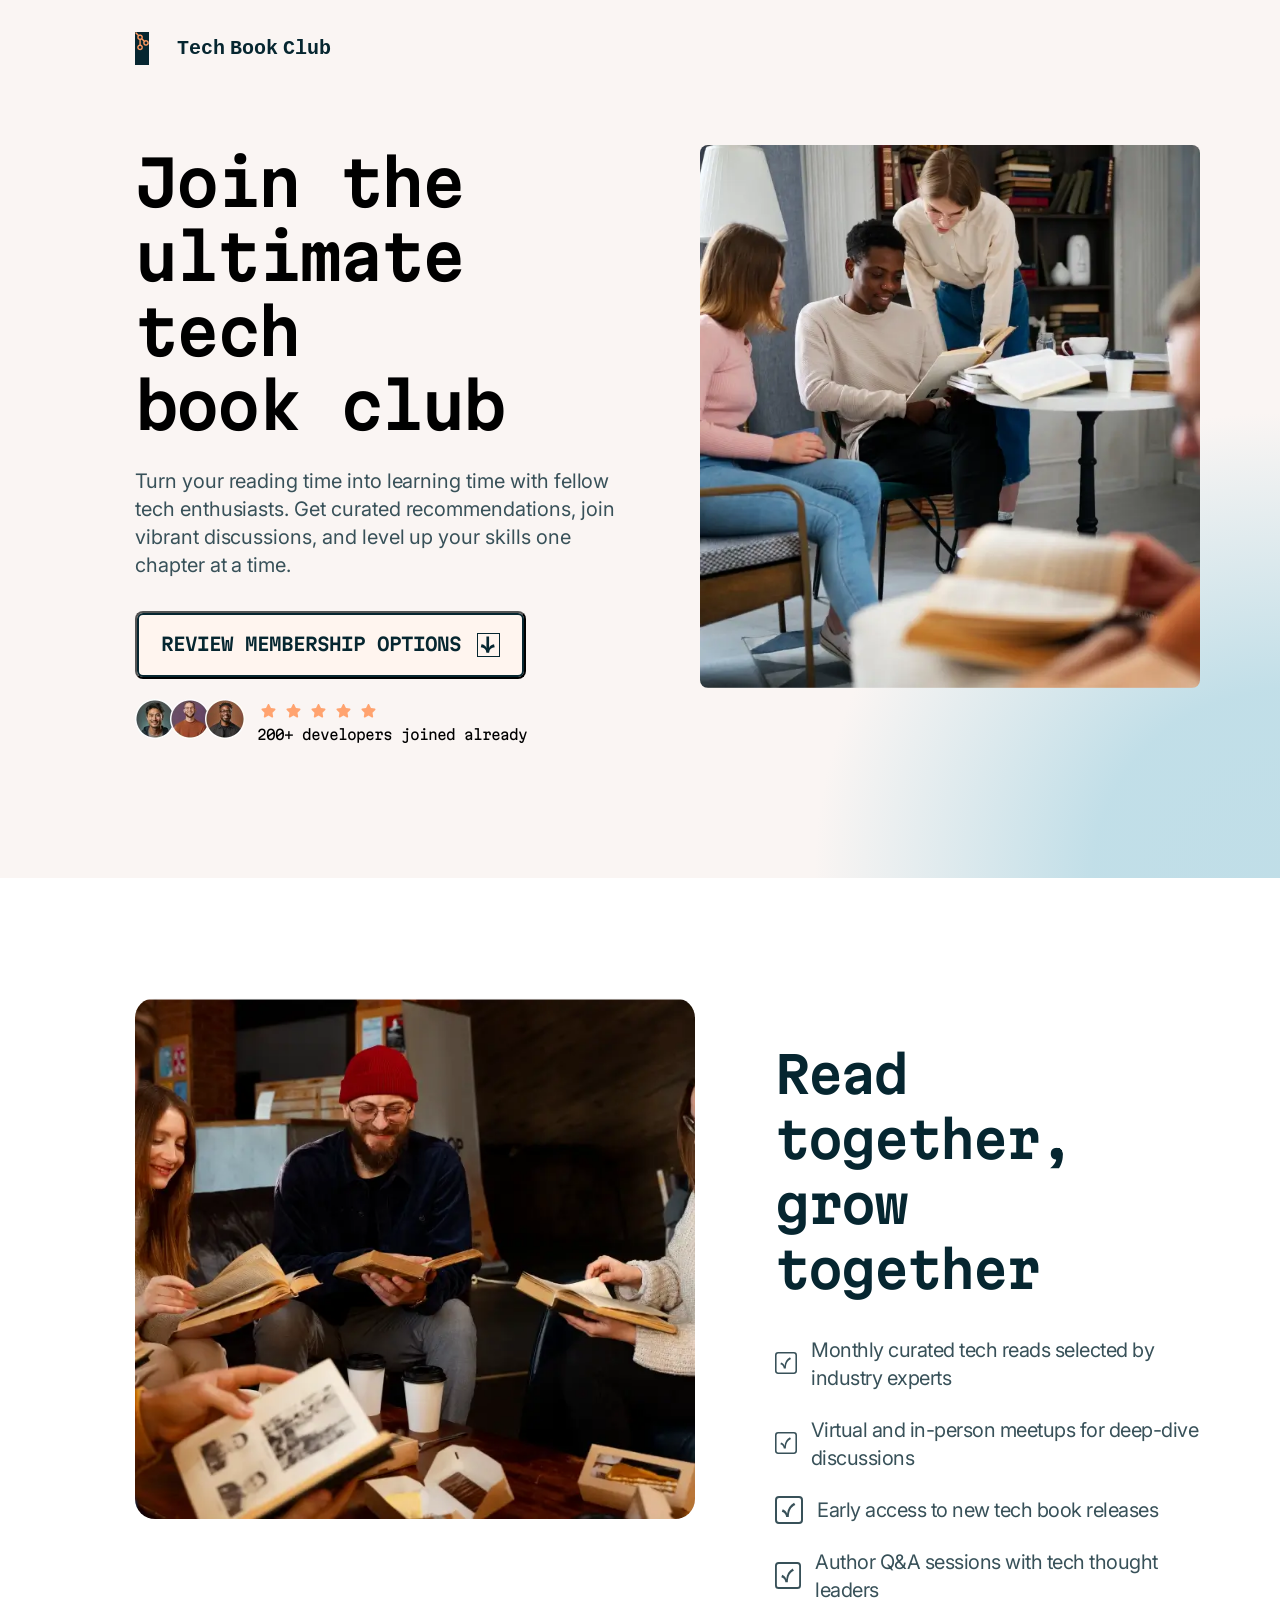
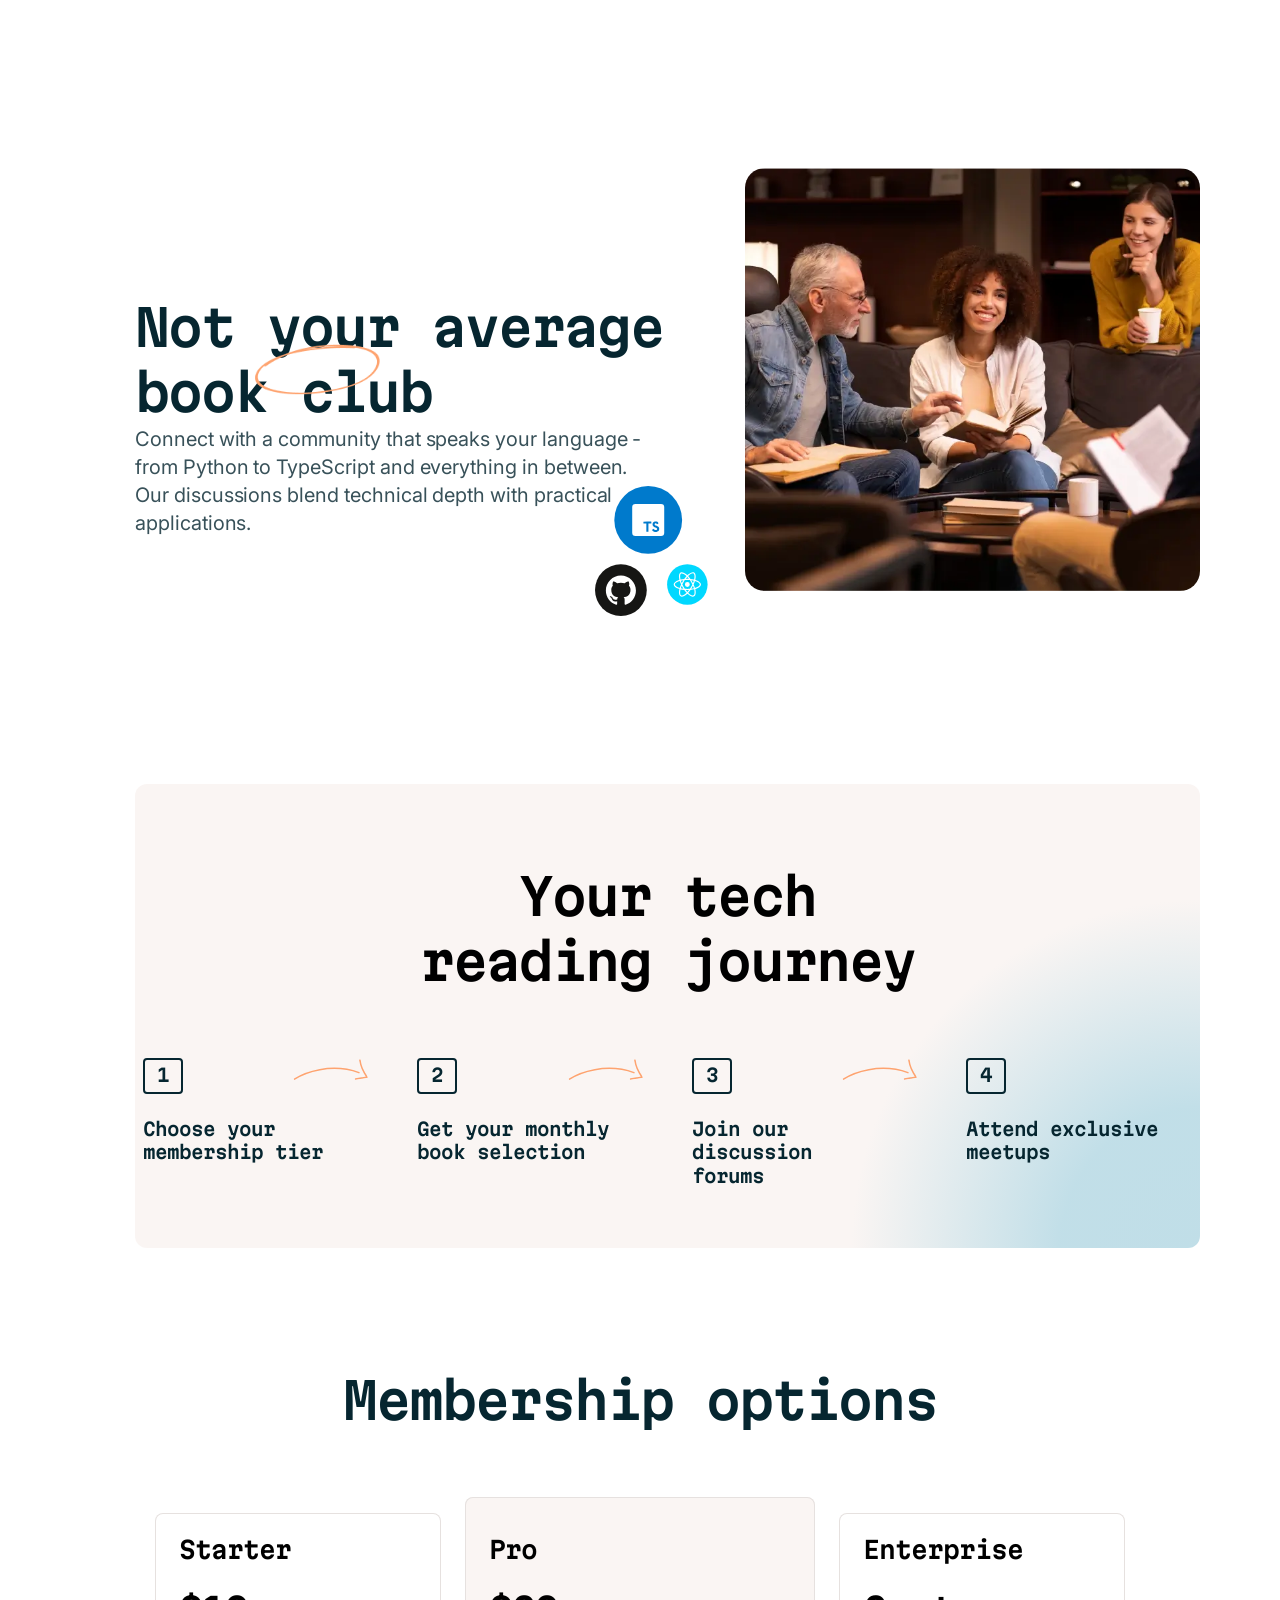
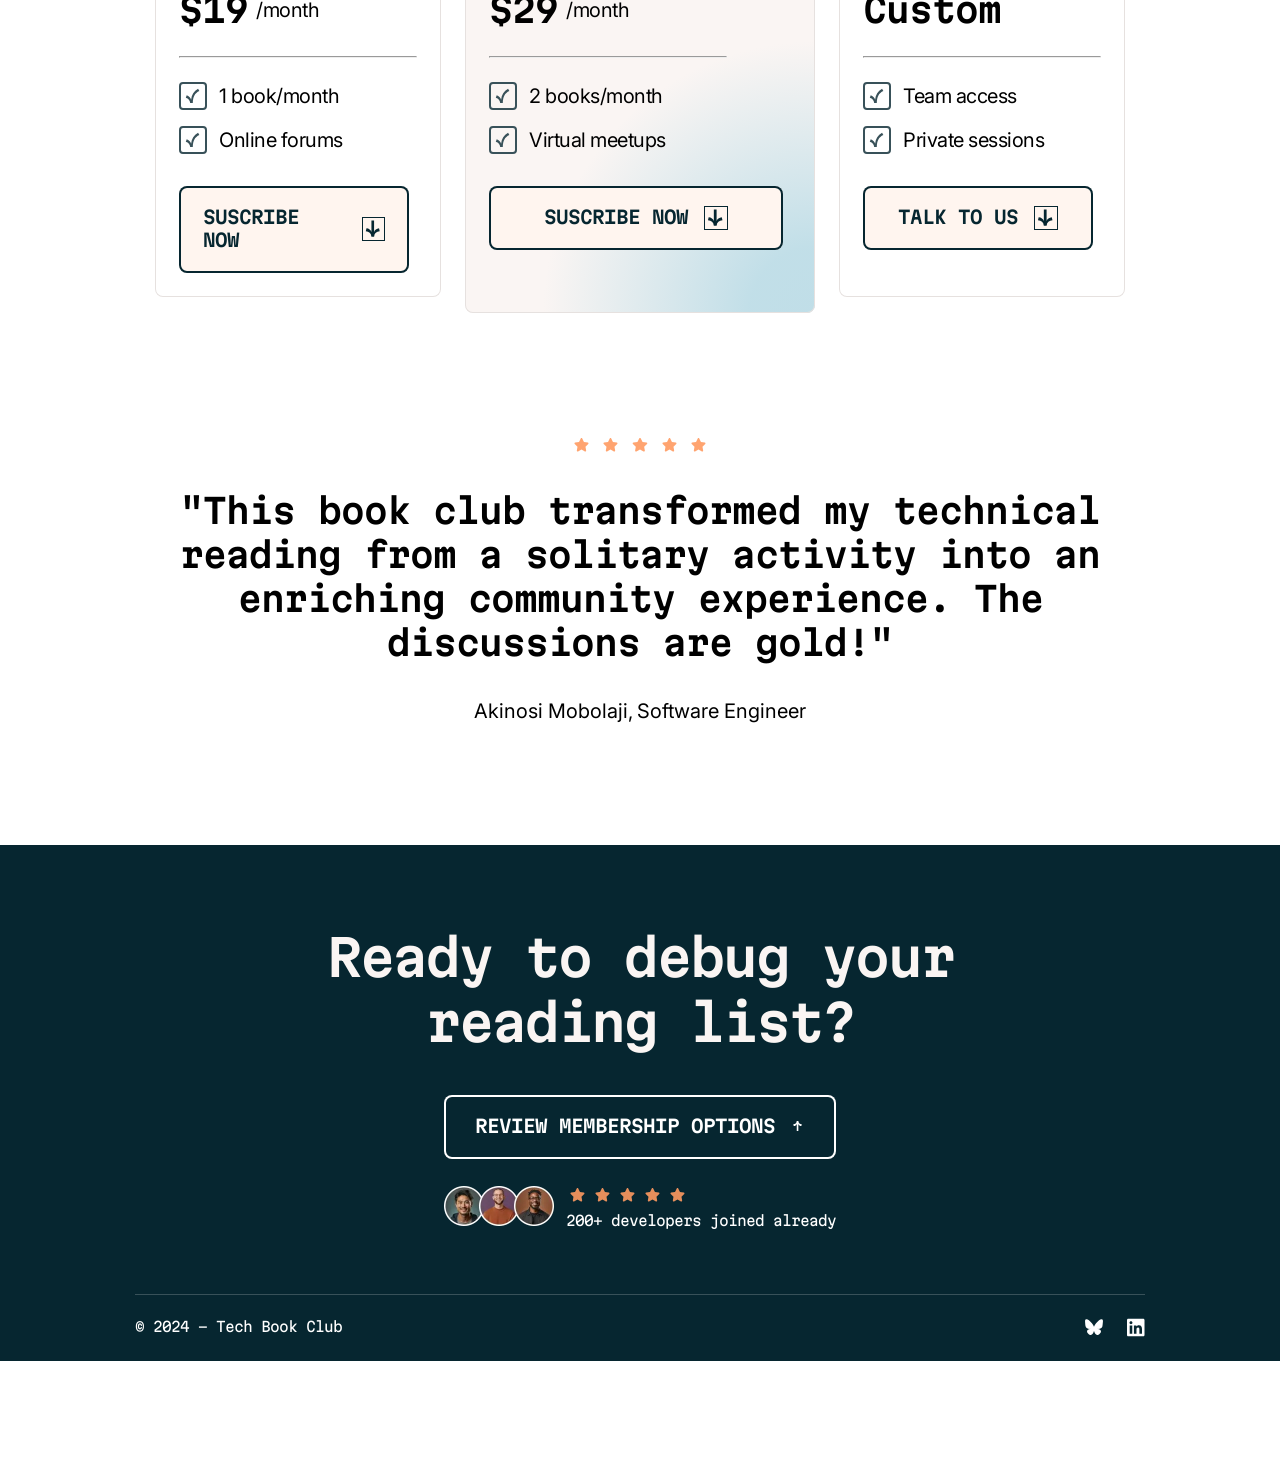
==== commit c512ea19: "My responsiveness commit" ====
--- a/tech-book-club-landing-page/starter-code/index.html
+++ b/tech-book-club-landing-page/starter-code/index.html
@@ -197,9 +197,9 @@
             club
           </div>
           <p class="description">
-            Connect with a community that speaks your language - from
-            <span>Python</span> to <span>TypeScript</span> and everything in
-            between. Our discussions blend technical depth with practical<br />
+            Connect with a community that<br class="description-mobile-break"> speaks your language - <br class="description-desktop-break">from
+            <span>Python</span><br class="description-mobile-break"> to <span>TypeScript</span> and everything in<br class="description-mobile-break">
+            between.<br class="description-desktop-break"> Our discussions blend<br class="description-mobile-break"> technical depth with practical<br class="description-mobile-break">
             applications.
           </p>
 
@@ -215,7 +215,10 @@
               media="(max-width: 48em)"
               srcset="./assets/images/image-not-average-tablet.webp"
             />
-            <img src="assets/images/image-not-average-desktop.webp" alt="" />
+            <img
+              src="assets/images/image-not-average-desktop.webp"
+              alt="Lecturer having lecture with students"
+            />
           </picture>
         </div>
         <div class="technologies-logo">
--- a/tech-book-club-landing-page/styles.css
+++ b/tech-book-club-landing-page/styles.css
@@ -42,7 +42,7 @@
 .header {
   display: flex;
   flex-direction: column;
-  gap: 8.0rem;
+  gap: 8rem;
   padding: 3.2rem 8rem 13.5rem 13.5rem;
   background: radial-gradient(
     circle at bottom right,
@@ -83,13 +83,12 @@
 }
 
 .main-nav-list li {
-
 }
 
 .main-nav-list li a {
   font-family: "Fira Code", monospace;
   font-weight: 600;
-  font-size: 2.0rem;
+  font-size: 2rem;
   text-decoration: none;
   color: #062630;
 }
@@ -134,7 +133,7 @@
   color: var(--neutral-700);
 }
 
-.description-break-mobile{
+.description-break-mobile {
   display: none;
 }
 
@@ -214,12 +213,10 @@
   font-weight: 400;
 }
 
-.testimonial-text-break-mobiled{
-  display: none;
-}
-.testimonial-text-break-tablet{
-  display: none;
-}
+.testimonial-text-mobile-break {
+  display: none;
+}
+
 .hero-image-container {
   max-width: 54rem;
   max-height: 60.6rem;
@@ -229,7 +226,7 @@
   max-width: 100%;
   max-height: 100%;
   object-fit: cover;
-  
+
   border-radius: 8px;
   display: block;
 }
@@ -278,10 +275,6 @@
   letter-spacing: -0.2rem;
   color: #062630;
 }
-
-
-
-
 
 .features-list {
   max-width: 43.1rem;
@@ -317,7 +310,7 @@
   letter-spacing: -0.05rem;
 }
 
-.feature-description-break{
+.feature-description-break {
   display: none;
 }
 
@@ -345,7 +338,7 @@
   color: #062630;
 }
 
-.title-break-mobile{
+.title-break-mobile {
   display: none;
 }
 
@@ -357,14 +350,20 @@
   color: #385159;
 }
 
+.description-mobile-break{
+  display: none;
+}
+
 .text-container--3 img {
   max-width: 12.5rem;
   max-height: 15.89rem;
   position: absolute;
-  top: 28.93%;
+  top: 19.93%;
   left: 22.64%;
 }
 .section-3-img-container {
+  position: relative;
+
   max-width: 56rem;
   max-height: 52rem;
 }
@@ -377,10 +376,11 @@
 
 .technologies-logo {
   position: absolute;
-  top: 60.68%;
-  left: 49.22%;
-  max-width: 11.956rem;
-  max-height: 13.8rem;
+  top: 64%;
+  left: 46.5%;
+  
+ max-width: 8.85%;
+  max-height: 22.7%
 }
 
 .technologies-logo img {
@@ -422,7 +422,7 @@
   text-align: center;
 }
 
-.reading-journey-title .reading-journey-title-break-tablet{
+.reading-journey-title .reading-journey-title-break-tablet {
   display: none;
 }
 
@@ -495,7 +495,7 @@
   margin: 0 auto;
 }
 
-.membership-options-title-break-mobile{
+.membership-options-title-break-mobile {
   display: none;
 }
 
@@ -633,11 +633,11 @@
   text-align: center;
 }
 
-.testimonial-text-break-mobile{
-  display: none;
-}
-
-.testimonial-text-break-tablet{
+.testimonial-text-break-mobile {
+  display: none;
+}
+
+.testimonial-text-break-tablet {
   display: none;
 }
 
@@ -679,11 +679,11 @@
   color: #faf5f3;
 }
 
-.main-heading-break-mobile{
-  display: none;
-}
-
-.call-to-action-container--2{
+.main-heading-break-mobile {
+  display: none;
+}
+
+.call-to-action-container--2 {
   display: flex;
   flex-direction: column;
   gap: 2.4rem;
@@ -751,7 +751,7 @@
   gap: 0.2rem;
 }
 
-.star-image-container{
+.star-image-container {
   max-width: 2.8rem;
   width: 100%;
   max-height: 2.8rem;
@@ -774,25 +774,24 @@
   color: #fff;
 }
 
-.testimonial-text--2-break-mobile{
-  display: none;
-}
-
-.footer-content{
-  max-width: 117.0rem;
+.testimonial-text--2-break-mobile {
+  display: none;
+}
+
+.footer-content {
+  max-width: 117rem;
   box-shadow: inset 0 1px 0 0 #385159;
 
   max-height: fit-content;
   padding: 2.4rem 0;
-
-}
-.footer-content-container{
-  display: flex;
-  align-items: center;
-  width: 100%;
-}
-
-.footer-text{
+}
+.footer-content-container {
+  display: flex;
+  align-items: center;
+  width: 100%;
+}
+
+.footer-text {
   font-family: "Martian Mono", monospace;
   font-weight: 400;
   font-size: 1.4rem;
@@ -802,12 +801,12 @@
   margin-right: auto;
 }
 
-.social-media-container{
+.social-media-container {
   display: flex;
   gap: 2.4rem;
 }
 
-.social-media-container img{
+.social-media-container img {
   max-width: 1.8rem;
   max-height: 2.2rem;
 }
--- a/tech-book-club-landing-page/queries.css
+++ b/tech-book-club-landing-page/queries.css
@@ -74,7 +74,7 @@
   }
 
   .text-container--3 img {
-    left: 16.64%;
+    display: none;
   }
   .title {
     max-width: 53.4rem;
@@ -84,6 +84,10 @@
   .description {
     max-width: 100%;
     width: 100%;
+  }
+
+  .description-desktop-break {
+    display: none;
   }
 
   .section-3-img-container {
@@ -213,7 +217,6 @@
     max-width: 100%;
     width: 100%;
     padding: 2.4rem 3.2rem;
-    
   }
 
   .main-content-container {
@@ -329,15 +332,6 @@
     display: block;
   }
 
-  .text-container--3 img {
-    max-width: 9.5rem;
-    max-height: 13rem;
-    width: 100%;
-    height: auto;
-    left: -3%;
-    top: 29%;
-  }
-
   .section-3-img-container {
     max-width: 34.3rem;
     max-height: 31.85rem;
